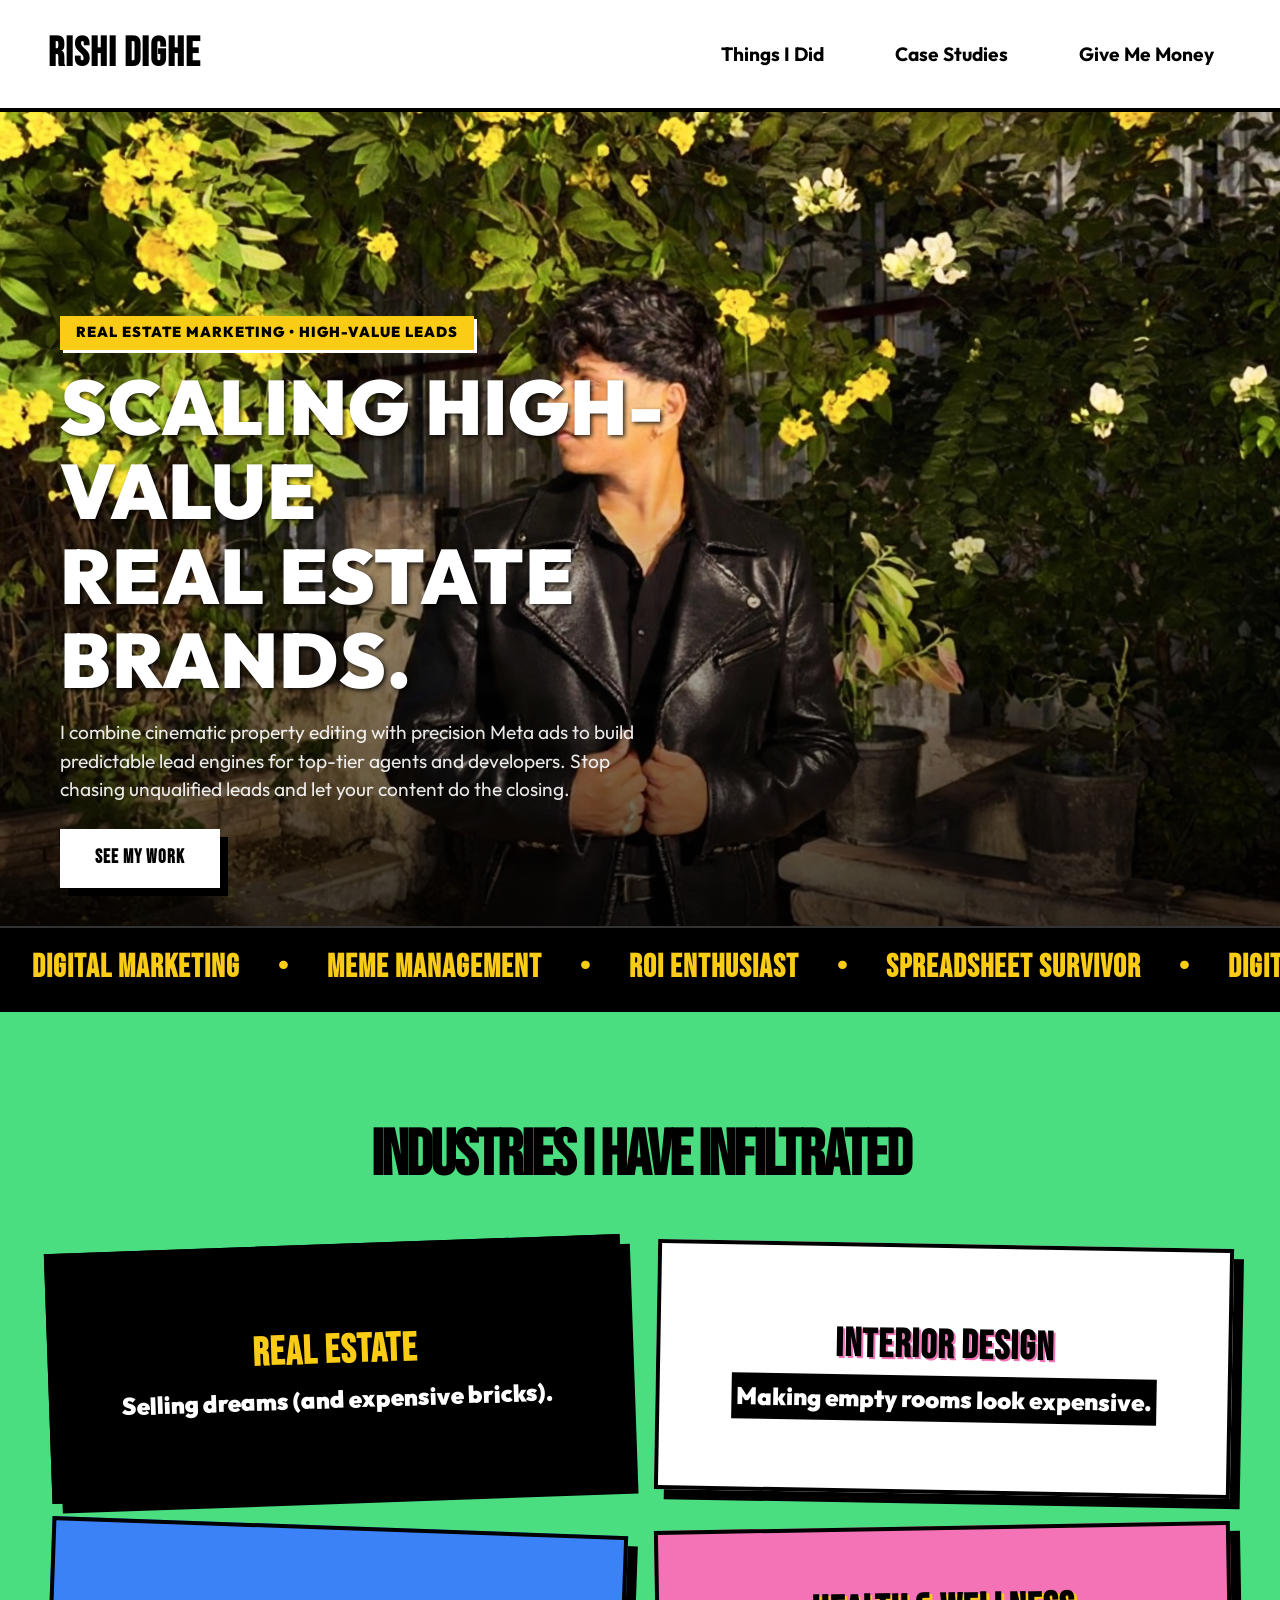
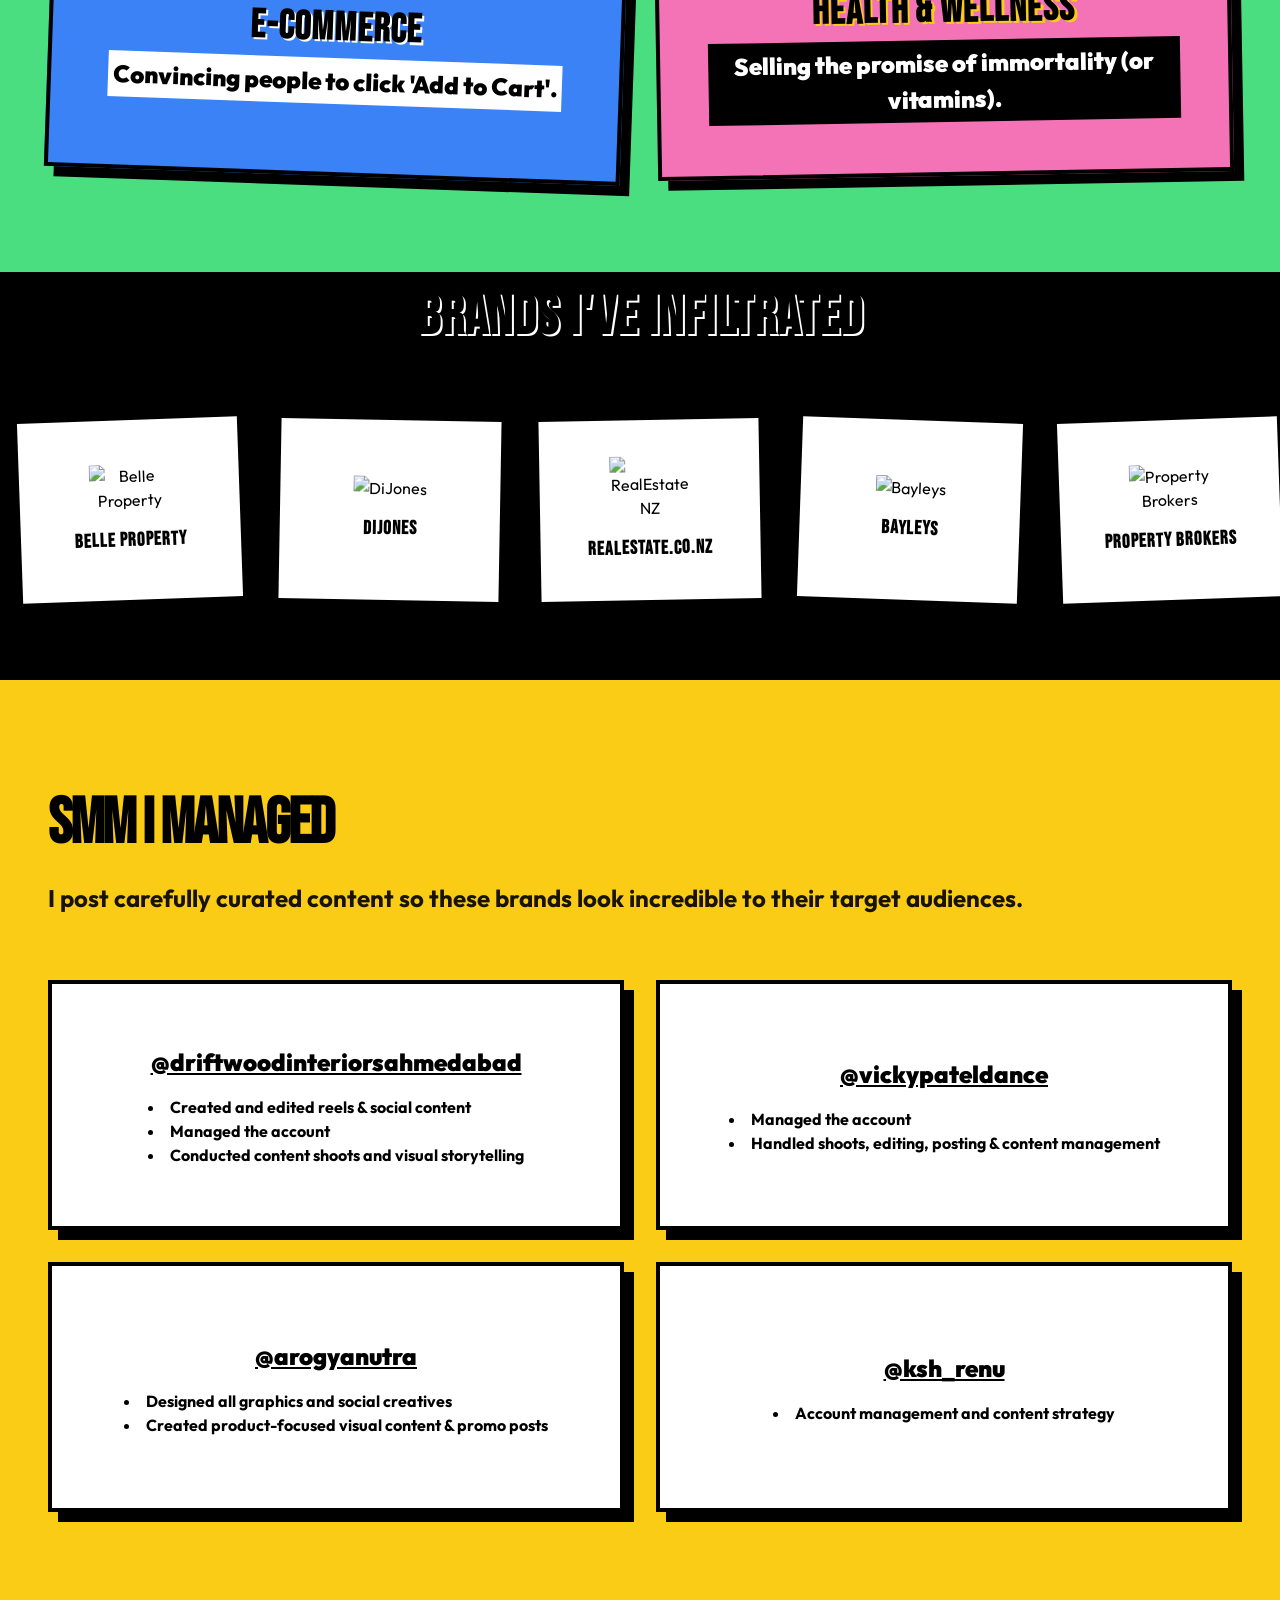
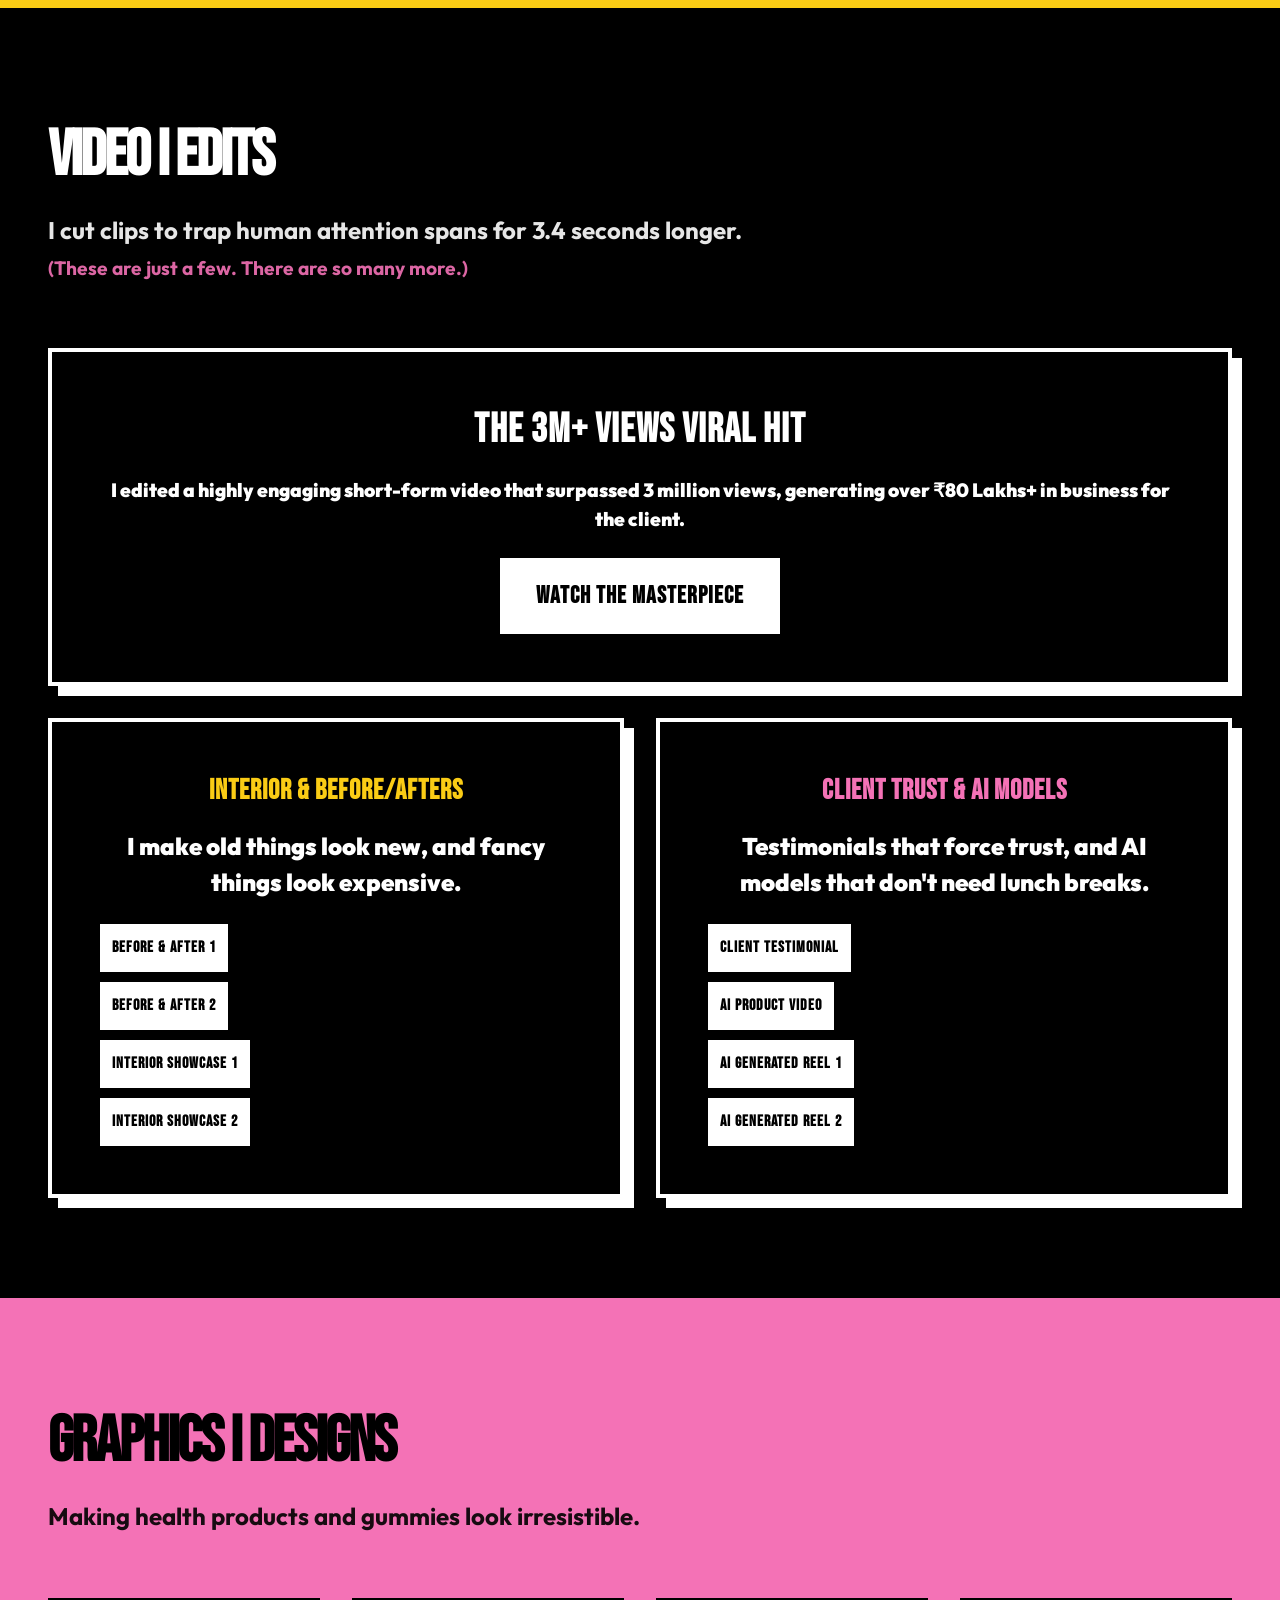
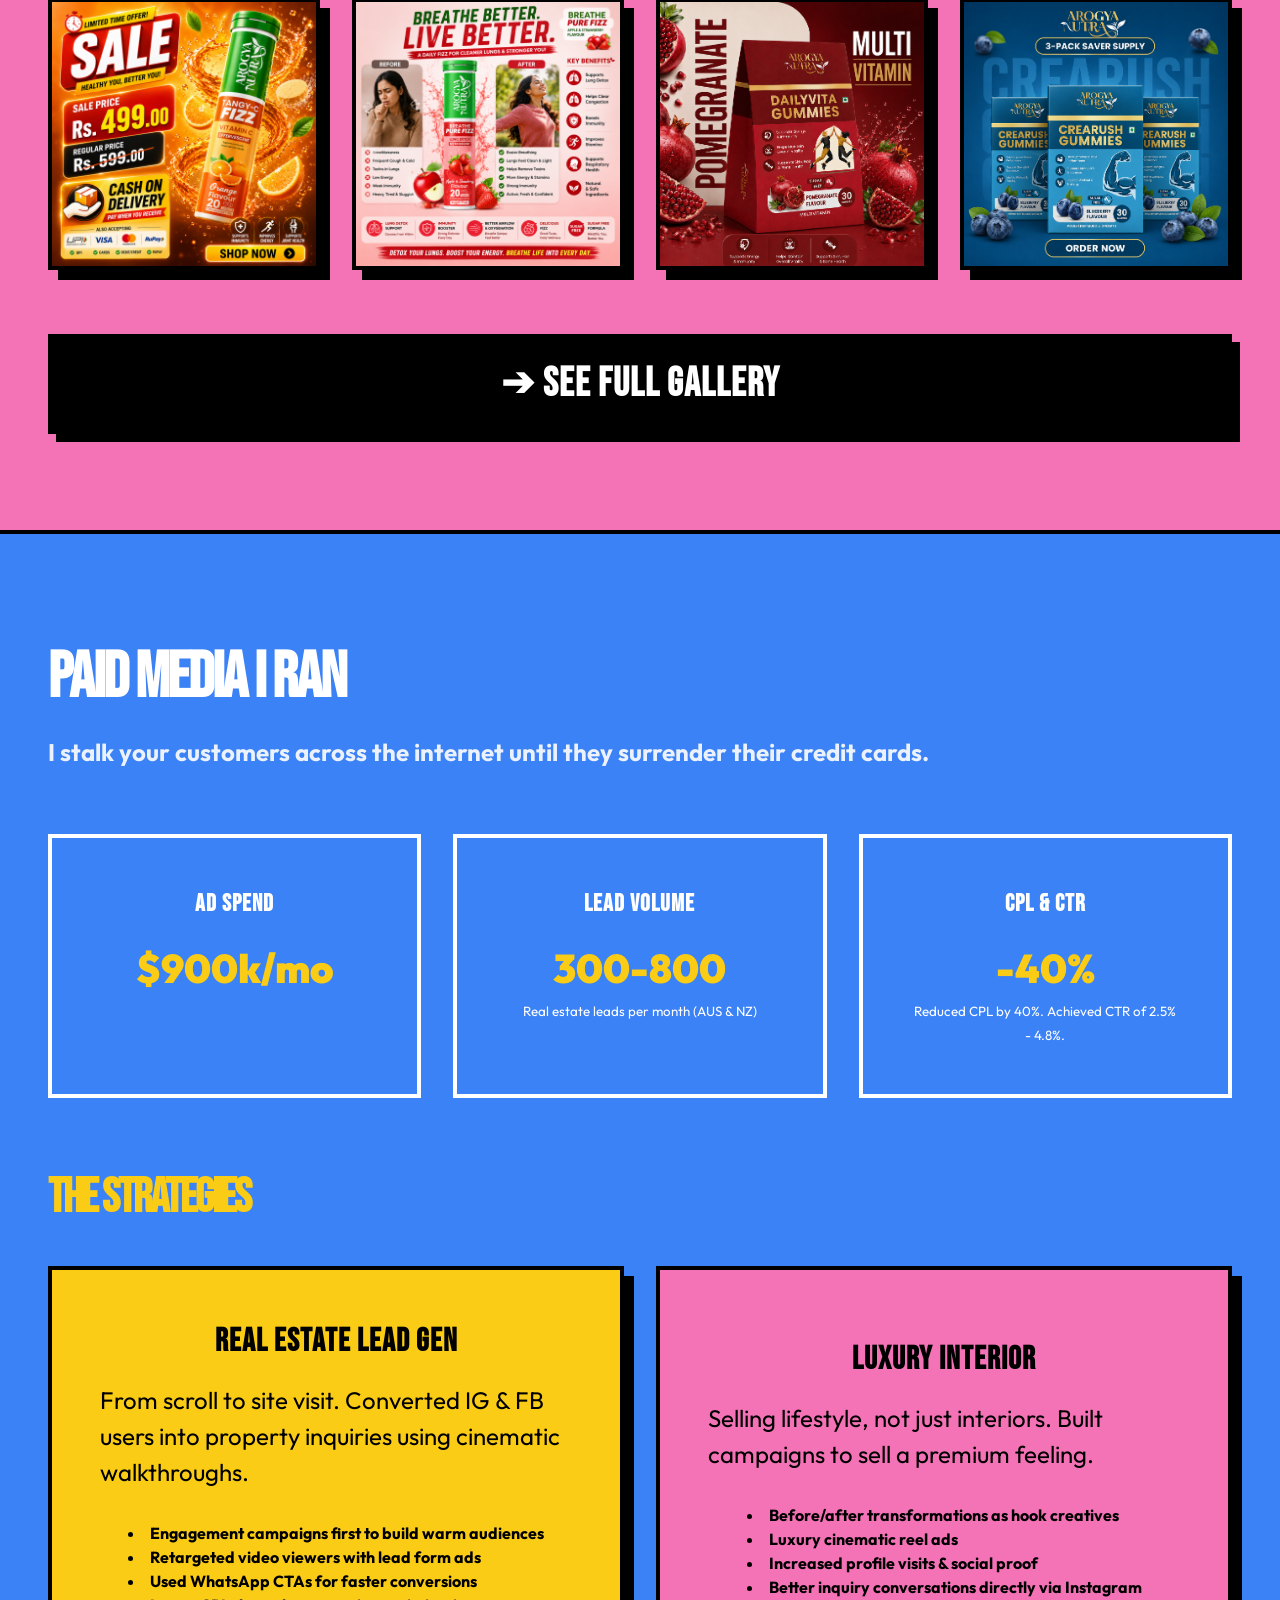
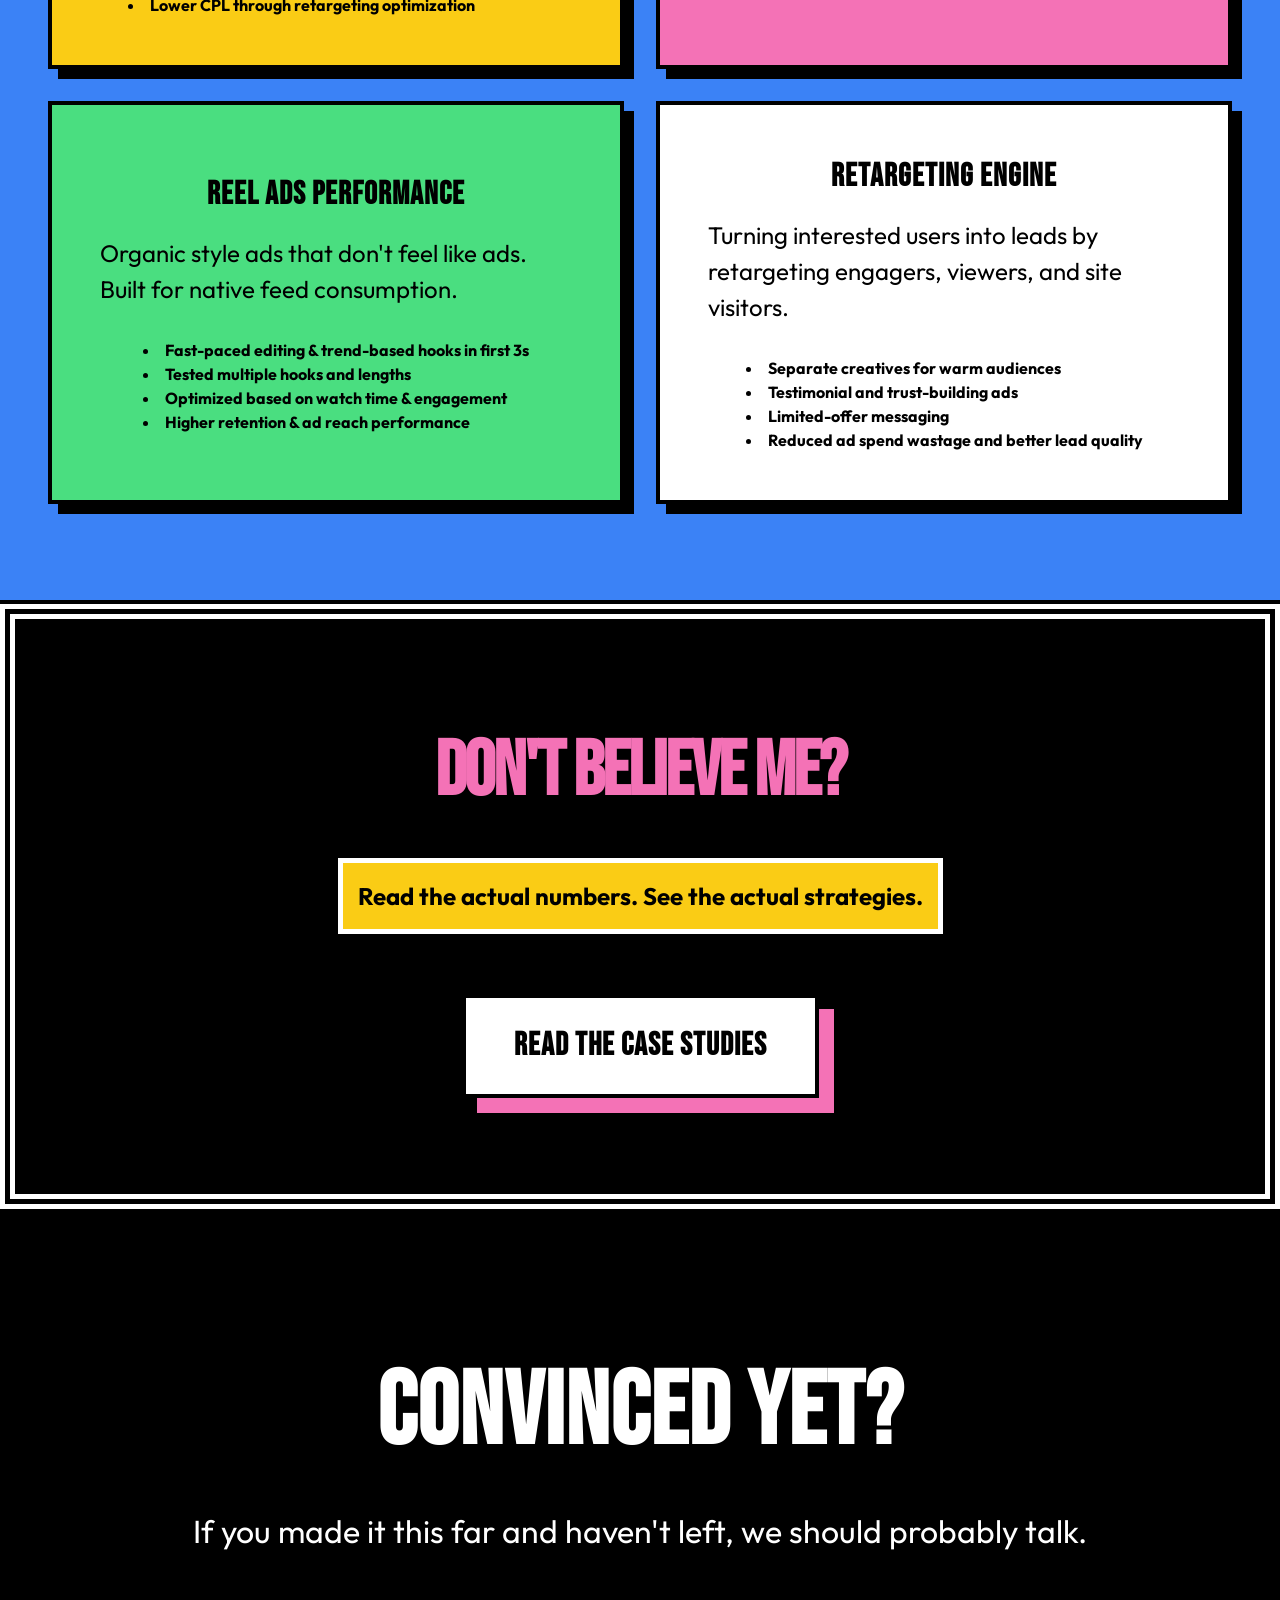
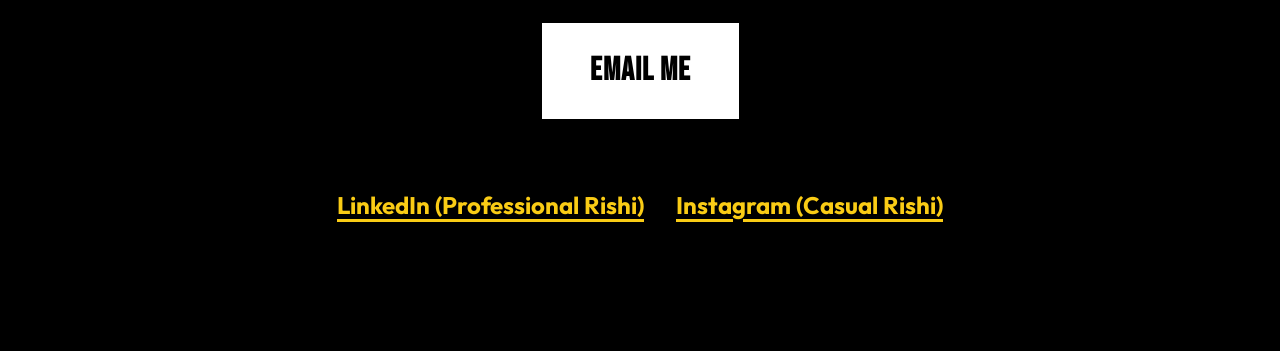
==== index.html @ 3d274af8 "Update hero copy for real estate niche" ====
<!DOCTYPE html>
<html lang="en">
<head>
    <meta charset="UTF-8">
    <meta name="viewport" content="width=device-width, initial-scale=1.0">
    <title>Rishi Dighe | Anti-Marketer</title>
    
    <!-- Bold Fonts -->
    <link rel="preconnect" href="https://fonts.googleapis.com">
    <link rel="preconnect" href="https://fonts.gstatic.com" crossorigin>
    <link href="https://fonts.googleapis.com/css2?family=Bebas+Neue&family=Outfit:wght@400;700;900&display=swap" rel="stylesheet">
    
    <link rel="stylesheet" href="colorful-style.css">
    <style>
        h1, h2, h3, .logo, .brutal-btn, .marquee-content {
            font-family: 'Bebas Neue', sans-serif !important;
            letter-spacing: 1px;
        }
    </style>
</head>
<body>
    
    <!-- Navigation (Sarcastic) -->
    <nav class="navbar">
        <div class="logo">Rishi dighe</div>
        <div class="nav-links">
            <a href="#work">Things I Did</a>
            <a href="case-studies.html">Case Studies</a>
            <a href="#contact">Give Me Money</a>
        </div>
    </nav>

    <!-- Brutalist Hero -->
    <header class="hero" style="background-image: url('./assets/images/rishi-profile.jpg'); background-size: cover; background-position: center; min-height: 100vh; display: flex; flex-direction: column; justify-content: flex-end; align-items: flex-start; position: relative; padding: 0;">
        <!-- Soft gradient at bottom to ensure text readability -->
        <div style="position: absolute; bottom: 0; left: 0; right: 0; height: 60%; background: linear-gradient(to top, rgba(0,0,0,0.9), transparent); z-index: 1;"></div>
        
        <div style="z-index: 2; text-align: left; max-width: 800px; padding: 40px; margin-bottom: 80px; margin-left: 20px;">
            <span style="display: inline-block; background: var(--yellow); color: black; font-size: 0.9rem; font-weight: 900; letter-spacing: 1px; text-transform: uppercase; padding: 6px 16px; margin-bottom: 15px; box-shadow: 3px 3px 0px white;">Real Estate Marketing • High-Value Leads</span>
            <h1 style="color: white; text-shadow: 2px 2px 4px rgba(0,0,0,0.8); font-size: clamp(3rem, 6vw, 5rem); margin-bottom: 15px; line-height: 1.1; font-family: 'Outfit', sans-serif !important; font-weight: 900;">SCALING HIGH-VALUE<br>REAL ESTATE BRANDS.</h1>
            <p style="font-size: 1.2rem; color: rgba(255,255,255,0.9); margin-bottom: 25px; line-height: 1.5; max-width: 600px;">I combine cinematic property editing with precision Meta ads to build predictable lead engines for top-tier agents and developers. Stop chasing unqualified leads and let your content do the closing.</p>
            <a href="#work" class="brutal-btn" style="background: white; color: black; border: none; font-size: 1.2rem; padding: 15px 35px; border-radius: 0;">SEE MY WORK</a>
        </div>
        
        <div class="marquee" style="position: absolute; bottom: 0; width: 100%; z-index: 2; border-top: 2px solid rgba(255,255,255,0.2);">
            <div class="marquee-content">
                <span>DIGITAL MARKETING</span> • <span>MEME MANAGEMENT</span> • <span>ROI ENTHUSIAST</span> • <span>SPREADSHEET SURVIVOR</span> • 
                <span>DIGITAL MARKETING</span> • <span>MEME MANAGEMENT</span> • <span>ROI ENTHUSIAST</span> • <span>SPREADSHEET SURVIVOR</span> •
            </div>
        </div>
    </header>

    <!-- Industries I've Worked With -->
        <section class="brutal-section bg-green">
            <div class="section-content">
                <h2 style="text-align: center; margin-bottom: 40px;">Industries I Have Infiltrated</h2>
                <div class="grid-2">
                    <div class="placeholder-box" style="background: var(--black); color: var(--white); transform: rotate(-2deg);">
                        <h3 style="color: var(--yellow); font-size: 2.5rem;">REAL ESTATE</h3>
                        <p>Selling dreams (and expensive bricks).</p>
                    </div>
                    <div class="placeholder-box" style="background: var(--white); color: var(--black); transform: rotate(1deg);">
                        <h3 style="color: var(--black); font-size: 2.5rem; text-shadow: 2px 2px 0px var(--pink);">INTERIOR DESIGN</h3>
                        <p style="background: var(--black); color: var(--white); padding: 5px;">Making empty rooms look expensive.</p>
                    </div>
                    <div class="placeholder-box" style="background: var(--blue); color: var(--black); transform: rotate(2deg);">
                        <h3 style="color: var(--black); font-size: 2.5rem; text-shadow: 2px 2px 0px var(--white);">E-COMMERCE</h3>
                        <p style="background: var(--white); color: var(--black); padding: 5px;">Convincing people to click 'Add to Cart'.</p>
                    </div>
                    <div class="placeholder-box" style="background: var(--pink); color: var(--black); transform: rotate(-1deg);">
                        <h3 style="color: var(--black); font-size: 2.5rem; text-shadow: 2px 2px 0px var(--yellow);">HEALTH & WELLNESS</h3>
                        <p style="background: var(--black); color: var(--white); padding: 5px;">Selling the promise of immortality (or vitamins).</p>
                    </div>
                </div>
            </div>
        </section>

        <!-- Brands I Have Hijacked -->
        <style>
            @keyframes infinite-scroll {
                0% { transform: translateX(0); }
                100% { transform: translateX(-50%); }
            }
            .scroll-track {
                display: flex;
                gap: 40px;
                padding: 20px;
                width: max-content;
                animation: infinite-scroll 15s linear infinite;
            }
            .scroll-track:hover {
                animation-play-state: paused;
            }
        </style>
        <section class="section" style="background: black; text-align: center; border-bottom: 15px solid var(--primary); padding-bottom: 60px; overflow: hidden;">
            <h2 style="font-size: 3.5rem; color: var(--tertiary); margin-bottom: 40px; text-shadow: 2px 2px 0px white; text-transform: uppercase;">BRANDS I'VE INFILTRATED</h2>
            <div class="scroll-track">

                    <div style="background: white; border: 5px solid var(--secondary); padding: 15px; box-shadow: 10px 10px 0px var(--primary); width: 220px; height: 180px; display: flex; flex-direction: column; align-items: center; justify-content: center; gap: 15px; transform: rotate(-2deg); flex-shrink: 0;">
                        <img src="https://icon.horse/icon/belleproperty.com" alt="Belle Property" style="max-width: 80px; max-height: 80px;">
                        <h3 style="font-size: 1.2rem; margin: 0; color: black; text-transform: uppercase;">Belle Property</h3>
                    </div>
                    <div style="background: white; border: 5px solid var(--primary); padding: 15px; box-shadow: 10px 10px 0px var(--tertiary); width: 220px; height: 180px; display: flex; flex-direction: column; align-items: center; justify-content: center; gap: 15px; transform: rotate(1deg); flex-shrink: 0;">
                        <img src="https://icon.horse/icon/dijones.com.au" alt="DiJones" style="max-width: 80px; max-height: 80px;">
                        <h3 style="font-size: 1.2rem; margin: 0; color: black; text-transform: uppercase;">DiJones</h3>
                    </div>
                    <div style="background: white; border: 5px solid var(--tertiary); padding: 15px; box-shadow: 10px 10px 0px var(--secondary); width: 220px; height: 180px; display: flex; flex-direction: column; align-items: center; justify-content: center; gap: 15px; transform: rotate(-1deg); flex-shrink: 0;">
                        <img src="https://icon.horse/icon/realestate.co.nz" alt="RealEstate NZ" style="max-width: 80px; max-height: 80px;">
                        <h3 style="font-size: 1.2rem; margin: 0; color: black; text-transform: uppercase;">RealEstate.co.nz</h3>
                    </div>
                    <div style="background: white; border: 5px solid var(--secondary); padding: 15px; box-shadow: 10px 10px 0px var(--primary); width: 220px; height: 180px; display: flex; flex-direction: column; align-items: center; justify-content: center; gap: 15px; transform: rotate(2deg); flex-shrink: 0;">
                        <img src="https://icon.horse/icon/bayleys.co.nz" alt="Bayleys" style="max-width: 80px; max-height: 80px;">
                        <h3 style="font-size: 1.2rem; margin: 0; color: black; text-transform: uppercase;">Bayleys</h3>
                    </div>
                    <div style="background: white; border: 5px solid var(--primary); padding: 15px; box-shadow: 10px 10px 0px var(--tertiary); width: 220px; height: 180px; display: flex; flex-direction: column; align-items: center; justify-content: center; gap: 15px; transform: rotate(-2deg); flex-shrink: 0;">
                        <img src="https://icon.horse/icon/propertybrokers.co.nz" alt="Property Brokers" style="max-width: 80px; max-height: 80px;">
                        <h3 style="font-size: 1.2rem; margin: 0; color: black; text-transform: uppercase; text-align: center;">Property Brokers</h3>
                    </div>
                    <div style="background: white; border: 5px solid var(--tertiary); padding: 15px; box-shadow: 10px 10px 0px var(--secondary); width: 220px; height: 180px; display: flex; flex-direction: column; align-items: center; justify-content: center; gap: 15px; transform: rotate(1deg); flex-shrink: 0;">
                        <img src="https://icon.horse/icon/raywhite.com" alt="Ray White" style="max-width: 80px; max-height: 80px;">
                        <h3 style="font-size: 1.2rem; margin: 0; color: black; text-transform: uppercase;">Ray White</h3>
                    </div>

                    <div style="background: white; border: 5px solid var(--secondary); padding: 15px; box-shadow: 10px 10px 0px var(--primary); width: 220px; height: 180px; display: flex; flex-direction: column; align-items: center; justify-content: center; gap: 15px; transform: rotate(-2deg); flex-shrink: 0;">
                        <img src="https://icon.horse/icon/belleproperty.com" alt="Belle Property" style="max-width: 80px; max-height: 80px;">
                        <h3 style="font-size: 1.2rem; margin: 0; color: black; text-transform: uppercase;">Belle Property</h3>
                    </div>
                    <div style="background: white; border: 5px solid var(--primary); padding: 15px; box-shadow: 10px 10px 0px var(--tertiary); width: 220px; height: 180px; display: flex; flex-direction: column; align-items: center; justify-content: center; gap: 15px; transform: rotate(1deg); flex-shrink: 0;">
                        <img src="https://icon.horse/icon/dijones.com.au" alt="DiJones" style="max-width: 80px; max-height: 80px;">
                        <h3 style="font-size: 1.2rem; margin: 0; color: black; text-transform: uppercase;">DiJones</h3>
                    </div>
                    <div style="background: white; border: 5px solid var(--tertiary); padding: 15px; box-shadow: 10px 10px 0px var(--secondary); width: 220px; height: 180px; display: flex; flex-direction: column; align-items: center; justify-content: center; gap: 15px; transform: rotate(-1deg); flex-shrink: 0;">
                        <img src="https://icon.horse/icon/realestate.co.nz" alt="RealEstate NZ" style="max-width: 80px; max-height: 80px;">
                        <h3 style="font-size: 1.2rem; margin: 0; color: black; text-transform: uppercase;">RealEstate.co.nz</h3>
                    </div>
                    <div style="background: white; border: 5px solid var(--secondary); padding: 15px; box-shadow: 10px 10px 0px var(--primary); width: 220px; height: 180px; display: flex; flex-direction: column; align-items: center; justify-content: center; gap: 15px; transform: rotate(2deg); flex-shrink: 0;">
                        <img src="https://icon.horse/icon/bayleys.co.nz" alt="Bayleys" style="max-width: 80px; max-height: 80px;">
                        <h3 style="font-size: 1.2rem; margin: 0; color: black; text-transform: uppercase;">Bayleys</h3>
                    </div>
                    <div style="background: white; border: 5px solid var(--primary); padding: 15px; box-shadow: 10px 10px 0px var(--tertiary); width: 220px; height: 180px; display: flex; flex-direction: column; align-items: center; justify-content: center; gap: 15px; transform: rotate(-2deg); flex-shrink: 0;">
                        <img src="https://icon.horse/icon/propertybrokers.co.nz" alt="Property Brokers" style="max-width: 80px; max-height: 80px;">
                        <h3 style="font-size: 1.2rem; margin: 0; color: black; text-transform: uppercase; text-align: center;">Property Brokers</h3>
                    </div>
                    <div style="background: white; border: 5px solid var(--tertiary); padding: 15px; box-shadow: 10px 10px 0px var(--secondary); width: 220px; height: 180px; display: flex; flex-direction: column; align-items: center; justify-content: center; gap: 15px; transform: rotate(1deg); flex-shrink: 0;">
                        <img src="https://icon.horse/icon/raywhite.com" alt="Ray White" style="max-width: 80px; max-height: 80px;">
                        <h3 style="font-size: 1.2rem; margin: 0; color: black; text-transform: uppercase;">Ray White</h3>
                    </div>
            </div>
        </section>


    <!-- The Requested Sections -->
    <main id="work">
        
        <section class="brutal-section bg-yellow">
            <div class="section-content">
                <h2>SMM I managed</h2>
                <p class="sarcastic-sub">I post carefully curated content so these brands look incredible to their target audiences.</p>
                <div class="grid-2">
                    <div class="placeholder-box">
                        <a href="https://www.instagram.com/driftwoodinteriorsahmedabad/" target="_blank" style="color: black;">@driftwoodinteriorsahmedabad</a>
                        <ul class="smm-list">
                            <li>Created and edited reels & social content</li>
                            <li>Managed the account</li>
                            <li>Conducted content shoots and visual storytelling</li>
                        </ul>
                    </div>
                    <div class="placeholder-box">
                        <a href="https://www.instagram.com/vickypateldance/" target="_blank" style="color: black;">@vickypateldance</a>
                        <ul class="smm-list">
                            <li>Managed the account</li>
                            <li>Handled shoots, editing, posting & content management</li>
                        </ul>
                    </div>
                    <div class="placeholder-box">
                        <a href="https://www.instagram.com/arogyanutra/" target="_blank" style="color: black;">@arogyanutra</a>
                        <ul class="smm-list">
                            <li>Designed all graphics and social creatives</li>
                            <li>Created product-focused visual content & promo posts</li>
                        </ul>
                    </div>
                    <div class="placeholder-box">
                        <a href="https://www.instagram.com/ksh_renu/" target="_blank" style="color: black;">@ksh_renu</a>
                        <ul class="smm-list">
                            <li>Account management and content strategy</li>
                        </ul>
                    </div>
                </div>
            </div>
        </section>

        <section class="brutal-section bg-black text-white">
            <div class="section-content">
                <h2>Video I edits</h2>
                <p class="sarcastic-sub">I cut clips to trap human attention spans for 3.4 seconds longer. <br><span style="color: var(--pink); font-size: 1.2rem;">(These are just a few. There are so many more.)</span></p>
                
                <div class="grid-1" style="margin-bottom: 2rem;">
                    <div class="placeholder-box outline-white">
                        <h3 style="color: var(--primary); font-size: 2.5rem; margin-bottom: 1rem;">The 3M+ Views Viral Hit</h3>
                        <p style="font-size: 1.2rem; margin-bottom: 1.5rem;">I edited a highly engaging short-form video that surpassed 3 million views, generating over ₹80 Lakhs+ in business for the client.</p>
                        <a href="https://www.instagram.com/reel/DI_SQhjPNoF/" target="_blank" class="brutal-btn" style="border-color: white;">WATCH THE MASTERPIECE</a>
                    </div>
                </div>

                <div class="grid-2">
                    <div class="placeholder-box outline-white">
                        <h3 style="color: var(--yellow); margin-bottom: 1rem;">Interior & Before/Afters</h3>
                        <p style="margin-bottom: 1.5rem;">I make old things look new, and fancy things look expensive.</p>
                        <div style="display: flex; flex-direction: column; gap: 10px; width: 100%;">
                            <a href="https://www.instagram.com/reel/DAif5VtPa8K/" target="_blank" class="brutal-btn" style="border-color: white; font-size: 1rem; padding: 0.5rem;">Before & After 1</a>
                            <a href="https://www.instagram.com/reel/DAN3zX9vkEC/" target="_blank" class="brutal-btn" style="border-color: white; font-size: 1rem; padding: 0.5rem;">Before & After 2</a>
                            <a href="https://www.instagram.com/reel/DS2JqSkCZeJ/" target="_blank" class="brutal-btn" style="border-color: white; font-size: 1rem; padding: 0.5rem;">Interior Showcase 1</a>
                            <a href="https://www.instagram.com/reel/C7o8VnCv9E4/" target="_blank" class="brutal-btn" style="border-color: white; font-size: 1rem; padding: 0.5rem;">Interior Showcase 2</a>
                        </div>
                    </div>
                    <div class="placeholder-box outline-white">
                        <h3 style="color: var(--pink); margin-bottom: 1rem;">Client Trust & AI Models</h3>
                        <p style="margin-bottom: 1.5rem;">Testimonials that force trust, and AI models that don't need lunch breaks.</p>
                        <div style="display: flex; flex-direction: column; gap: 10px; width: 100%;">
                            <a href="https://www.instagram.com/reel/DDUGJtfydBO/" target="_blank" class="brutal-btn" style="border-color: white; font-size: 1rem; padding: 0.5rem;">Client Testimonial</a>
                            <a href="https://www.instagram.com/reel/DXEt9QOCXKu/" target="_blank" class="brutal-btn" style="border-color: white; font-size: 1rem; padding: 0.5rem;">AI Product Video</a>
                            <a href="https://www.instagram.com/reel/DWGuou4AKpS/" target="_blank" class="brutal-btn" style="border-color: white; font-size: 1rem; padding: 0.5rem;">AI Generated Reel 1</a>
                            <a href="https://www.instagram.com/reel/DYl3J4vsrN0/" target="_blank" class="brutal-btn" style="border-color: white; font-size: 1rem; padding: 0.5rem;">AI Generated Reel 2</a>
                        </div>
                    </div>
                </div>
            </div>
        </section>

        <section class="brutal-section bg-pink">
            <div class="section-content">
                <h2>Graphics I designs</h2>
                <p class="sarcastic-sub">Making health products and gummies look irresistible.</p>
                <div class="graphics-gallery">
                    <img src="assets/effervescent/sale graphics/tangy-c fizz sale.png" alt="Tangy C Fizz Sale" class="gallery-img">
                    <img src="assets/effervescent/before and after graphics/breathe pure fizz B:A.png" alt="Breathe Pure Before After" class="gallery-img">
                    <img src="assets/gummies/flavour fraphics/dailyvita gummies.png" alt="DailyVita Gummies" class="gallery-img">
                    <img src="assets/gummies/combo offer graphics/crearush gummies 4.png" alt="CreaRush Combo" class="gallery-img">
                    
                    <a href="gallery.html" class="brutal-btn" style="grid-column: 1 / -1; width: 100%; text-align: center; margin-top: 2rem; font-size: 2.5rem; background: var(--black); color: var(--white);">➔ SEE FULL GALLERY</a>
                </div>
            </div>
        </section>

        <section class="brutal-section bg-blue text-white">
            <div class="section-content">
                <h2>Paid media I ran</h2>
                <p class="sarcastic-sub">I stalk your customers across the internet until they surrender their credit cards.</p>
                <div class="stat-grid" style="margin-bottom: 4rem;">
                    <div class="stat-card">
                        <h3 style="font-size: 1.5rem;">Ad Spend</h3>
                        <p style="font-size: 2.5rem;">$900k/mo</p>
                    </div>
                    <div class="stat-card">
                        <h3 style="font-size: 1.5rem;">Lead Volume</h3>
                        <p style="font-size: 2.5rem;">300-800</p>
                        <small>Real estate leads per month (AUS & NZ)</small>
                    </div>
                    <div class="stat-card">
                        <h3 style="font-size: 1.5rem;">CPL & CTR</h3>
                        <p style="font-size: 2.5rem;">-40%</p>
                        <small>Reduced CPL by 40%. Achieved CTR of 2.5% - 4.8%.</small>
                    </div>
                </div>

                <!-- Deep Dive Strategies -->
                <h2 style="font-size: 3rem; margin-bottom: 2rem; color: var(--yellow);">THE STRATEGIES</h2>
                
                <div class="grid-2">
                    <div class="placeholder-box" style="background: var(--yellow); color: black;">
                        <h3 style="font-size: 2rem; margin-bottom: 1rem; text-transform: uppercase;">Real Estate Lead Gen</h3>
                        <p style="font-weight: normal; margin-bottom: 1rem; text-align: left;">From scroll to site visit. Converted IG & FB users into property inquiries using cinematic walkthroughs.</p>
                        <ul class="smm-list">
                            <li>Engagement campaigns first to build warm audiences</li>
                            <li>Retargeted video viewers with lead form ads</li>
                            <li>Used WhatsApp CTAs for faster conversions</li>
                            <li>Lower CPL through retargeting optimization</li>
                        </ul>
                    </div>

                    <div class="placeholder-box" style="background: var(--pink); color: black;">
                        <h3 style="font-size: 2rem; margin-bottom: 1rem; text-transform: uppercase;">Luxury Interior</h3>
                        <p style="font-weight: normal; margin-bottom: 1rem; text-align: left;">Selling lifestyle, not just interiors. Built campaigns to sell a premium feeling.</p>
                        <ul class="smm-list">
                            <li>Before/after transformations as hook creatives</li>
                            <li>Luxury cinematic reel ads</li>
                            <li>Increased profile visits & social proof</li>
                            <li>Better inquiry conversations directly via Instagram</li>
                        </ul>
                    </div>

                    <div class="placeholder-box" style="background: var(--green); color: black;">
                        <h3 style="font-size: 2rem; margin-bottom: 1rem; text-transform: uppercase;">Reel Ads Performance</h3>
                        <p style="font-weight: normal; margin-bottom: 1rem; text-align: left;">Organic style ads that don't feel like ads. Built for native feed consumption.</p>
                        <ul class="smm-list">
                            <li>Fast-paced editing & trend-based hooks in first 3s</li>
                            <li>Tested multiple hooks and lengths</li>
                            <li>Optimized based on watch time & engagement</li>
                            <li>Higher retention & ad reach performance</li>
                        </ul>
                    </div>

                    <div class="placeholder-box" style="background: var(--white); color: black;">
                        <h3 style="font-size: 2rem; margin-bottom: 1rem; text-transform: uppercase;">Retargeting Engine</h3>
                        <p style="font-weight: normal; margin-bottom: 1rem; text-align: left;">Turning interested users into leads by retargeting engagers, viewers, and site visitors.</p>
                        <ul class="smm-list">
                            <li>Separate creatives for warm audiences</li>
                            <li>Testimonial and trust-building ads</li>
                            <li>Limited-offer messaging</li>
                            <li>Reduced ad spend wastage and better lead quality</li>
                        </ul>
                    </div>
                </div>
            </div>
        </section>

        

        <!-- Case Studies Link Section -->
        <section class="brutal-section bg-black text-white" style="border: 15px double white; text-align: center;">
            <div class="section-content">
                <h2 style="color: var(--pink); font-size: clamp(3rem, 6vw, 6rem);">DON'T BELIEVE ME?</h2>
                <p style="background: var(--yellow); color: black; padding: 15px; border: 5px solid white; display: inline-block; font-size: 1.5rem; margin: 20px 0; font-weight: bold;">Read the actual numbers. See the actual strategies.</p>
                <div style="margin-top: 40px;">
                    <a href="case-studies.html" class="brutal-btn large" style="background: white; color: black; box-shadow: 15px 15px 0px var(--pink);">READ THE CASE STUDIES</a>
                </div>
            </div>
        </section>

        

    </main>

    <!-- Footer -->
    <footer id="contact" class="brutal-footer">
        <h2>CONVINCED YET?</h2>
        <p>If you made it this far and haven't left, we should probably talk.</p>
        <a href="mailto:rishidighe90@gmail.com" class="brutal-btn large">EMAIL ME</a>
        <div class="footer-links">
            <a href="https://linkedin.com/in/rishidighe" target="_blank">LinkedIn (Professional Rishi)</a>
            <a href="https://instagram.com/rishidighe" target="_blank">Instagram (Casual Rishi)</a>
        </div>
    </footer>

    <script src="main.js"></script>
</body>
</html>
---- colorful-style.css ----
/* BRUTALIST STYLE - SARCASTIC PORTFOLIO */
:root {
    --black: #000000;
    --white: #ffffff;
    --yellow: #facc15;
    --pink: #f472b6;
    --blue: #3b82f6;
    --green: #4ade80;
    --border-width: 4px;
}

* {
    margin: 0;
    padding: 0;
    box-sizing: border-box;
}

html {
    scroll-behavior: smooth;
}

body {
    font-family: 'Outfit', sans-serif;
    background-color: var(--white);
    color: var(--black);
    line-height: 1.5;
    overflow-x: hidden;
    cursor: crosshair; /* Adds to the quirky vibe */
}

h1, h2, h3, .logo, .brutal-btn, .marquee-content {
    font-family: 'Syne', sans-serif;
}

/* Utilities */
.bg-yellow { background-color: var(--yellow); }
.bg-black { background-color: var(--black); color: var(--white); }
.bg-pink { background-color: var(--pink); }
.bg-blue { background-color: var(--blue); }
.bg-green { background-color: var(--green); }
.bg-white { background-color: var(--white); }

.text-white { color: var(--white); }

.grid-1 { display: grid; grid-template-columns: 1fr; gap: 2rem; }
.grid-2 { display: grid; grid-template-columns: 1fr 1fr; gap: 2rem; }
.grid-3 { display: grid; grid-template-columns: 1fr 1fr 1fr; gap: 2rem; }

@media (max-width: 768px) {
    .grid-2, .grid-3 { grid-template-columns: 1fr; }
}

/* Navigation */
.navbar {
    display: flex;
    justify-content: space-between;
    align-items: center;
    padding: 1.5rem 3rem;
    border-bottom: var(--border-width) solid var(--black);
    background-color: var(--white);
    position: sticky;
    top: 0;
    z-index: 100;
}

.logo {
    font-size: 2.5rem;
    font-weight: 900;
    letter-spacing: -2px;
}

.nav-links a {
    font-size: 1.2rem;
    font-weight: 700;
    color: var(--black);
    text-decoration: none;
    margin-left: 2rem;
    border: 2px solid transparent;
    padding: 0.5rem 1rem;
    transition: all 0.2s;
}

.nav-links a:hover {
    background-color: var(--yellow);
    border-color: var(--black);
    box-shadow: 4px 4px 0px var(--black);
}

/* Hero Section */
.hero {
    border-bottom: var(--border-width) solid var(--black);
    position: relative;
    overflow: hidden;
}

.hero-grid {
    display: grid;
    grid-template-columns: 1fr 1fr;
}

@media (max-width: 900px) {
    .hero-grid { grid-template-columns: 1fr; }
}

.hero-text {
    padding: 5rem 3rem;
    border-right: var(--border-width) solid var(--black);
    display: flex;
    flex-direction: column;
    justify-content: center;
}

@media (max-width: 900px) {
    .hero-text { border-right: none; border-bottom: var(--border-width) solid var(--black); }
}

.hero-text h1 {
    font-size: clamp(3rem, 6vw, 6rem);
    font-weight: 900;
    line-height: 0.9;
    text-transform: uppercase;
    margin-bottom: 2rem;
}

.hero-text p {
    font-size: 1.5rem;
    margin-bottom: 3rem;
    font-weight: 700;
}

.hero-image {
    padding: 3rem;
    background-color: var(--yellow);
    display: flex;
    flex-direction: column;
    align-items: center;
    justify-content: center;
}

.hero-image img {
    width: 100%;
    max-width: 400px;
    aspect-ratio: 9/16;
    object-fit: cover;
    border: var(--border-width) solid var(--black);
    box-shadow: 15px 15px 0px var(--black);
    margin-bottom: 2rem;
    transition: transform 0.2s;
}

.hero-image img:hover {
    transform: translate(-5px, -5px);
    box-shadow: 20px 20px 0px var(--black);
}

.image-caption {
    font-weight: 700;
    background: var(--white);
    padding: 0.5rem 1rem;
    border: 2px solid var(--black);
    transform: rotate(-2deg);
}

/* Brutalist Button */
.brutal-btn {
    display: inline-block;
    padding: 1rem 2rem;
    font-size: 1.5rem;
    font-weight: 900;
    text-transform: uppercase;
    text-decoration: none;
    color: var(--black);
    background-color: var(--white);
    border: var(--border-width) solid var(--black);
    box-shadow: 8px 8px 0px var(--black);
    transition: all 0.1s;
    width: max-content;
}

.brutal-btn:active {
    transform: translate(4px, 4px);
    box-shadow: 4px 4px 0px var(--black);
}

.brutal-btn.large {
    font-size: 2rem;
    padding: 1.5rem 3rem;
}

/* Marquee */
.marquee {
    border-top: var(--border-width) solid var(--black);
    background-color: var(--black);
    color: var(--yellow);
    padding: 1rem 0;
    overflow: hidden;
    white-space: nowrap;
}

.marquee-content {
    display: inline-block;
    font-size: 2rem;
    font-weight: 900;
    animation: marqueeScroll 15s linear infinite;
}

.marquee-content span {
    margin: 0 2rem;
}

@keyframes marqueeScroll {
    0% { transform: translateX(0); }
    100% { transform: translateX(-50%); }
}

/* Brutalist Sections */
.brutal-section {
    border-bottom: var(--border-width) solid var(--black);
    padding: 6rem 3rem;
}

.section-content {
    max-width: 1400px;
    margin: 0 auto;
}

.brutal-section h2 {
    font-size: clamp(3rem, 5vw, 5rem);
    font-weight: 900;
    text-transform: uppercase;
    margin-bottom: 0.5rem;
    letter-spacing: -2px;
}

.sarcastic-sub {
    font-size: 1.5rem;
    font-weight: 700;
    margin-bottom: 4rem;
    opacity: 0.9;
}

.placeholder-box {
    background-color: transparent;
    border: var(--border-width) solid var(--black);
    padding: 3rem;
    min-height: 250px;
    display: flex;
    flex-direction: column;
    justify-content: center;
    align-items: center;
    text-align: center;
    font-weight: 900;
    font-size: 1.5rem;
    box-shadow: 10px 10px 0px var(--black);
    transition: transform 0.2s;
    background-color: var(--white);
    color: var(--black);
}

.placeholder-box:hover {
    transform: translate(-5px, -5px);
    box-shadow: 15px 15px 0px var(--black);
}

.smm-list {
    list-style-position: inside;
    text-align: left;
    font-size: 1rem;
    font-weight: 700;
    margin-top: 15px;
}

.graphics-gallery {
    display: grid;
    grid-template-columns: repeat(auto-fit, minmax(250px, 1fr));
    gap: 2rem;
}

.gallery-img {
    width: 100%;
    height: auto;
    border: var(--border-width) solid var(--black);
    box-shadow: 10px 10px 0px var(--black);
    transition: transform 0.2s;
    background-color: var(--white);
    object-fit: cover;
}

.gallery-img:hover {
    transform: translate(-5px, -5px);
    box-shadow: 15px 15px 0px var(--black);
}

.outline-white {
    border-color: var(--white);
    background-color: var(--black);
    color: var(--white);
    box-shadow: 10px 10px 0px var(--white);
}

.outline-white:hover {
    box-shadow: 15px 15px 0px var(--white);
}

/* Stat Grid */
.stat-grid {
    display: grid;
    grid-template-columns: repeat(3, 1fr);
    gap: 2rem;
}

@media (max-width: 768px) {
    .stat-grid { grid-template-columns: 1fr; }
}

.stat-card {
    border: var(--border-width) solid var(--white);
    padding: 3rem;
    text-align: center;
}

.stat-card h3 {
    font-size: 2rem;
    margin-bottom: 1rem;
    text-transform: uppercase;
}

.stat-card p {
    font-size: 3rem;
    font-weight: 900;
    color: var(--yellow);
}

/* Footer */
.brutal-footer {
    padding: 8rem 3rem;
    text-align: center;
    background-color: var(--black);
    color: var(--white);
    display: flex;
    flex-direction: column;
    align-items: center;
}

.brutal-footer h2 {
    font-size: clamp(4rem, 8vw, 8rem);
    font-weight: 900;
    margin-bottom: 1rem;
}

.brutal-footer p {
    font-size: 2rem;
    margin-bottom: 4rem;
}

.footer-links {
    margin-top: 4rem;
    display: flex;
    gap: 2rem;
}

.footer-links a {
    color: var(--yellow);
    font-size: 1.5rem;
    font-weight: 700;
    text-decoration: underline;
    text-decoration-thickness: 3px;
    text-underline-offset: 5px;
}

.footer-links a:hover {
    color: var(--white);
}
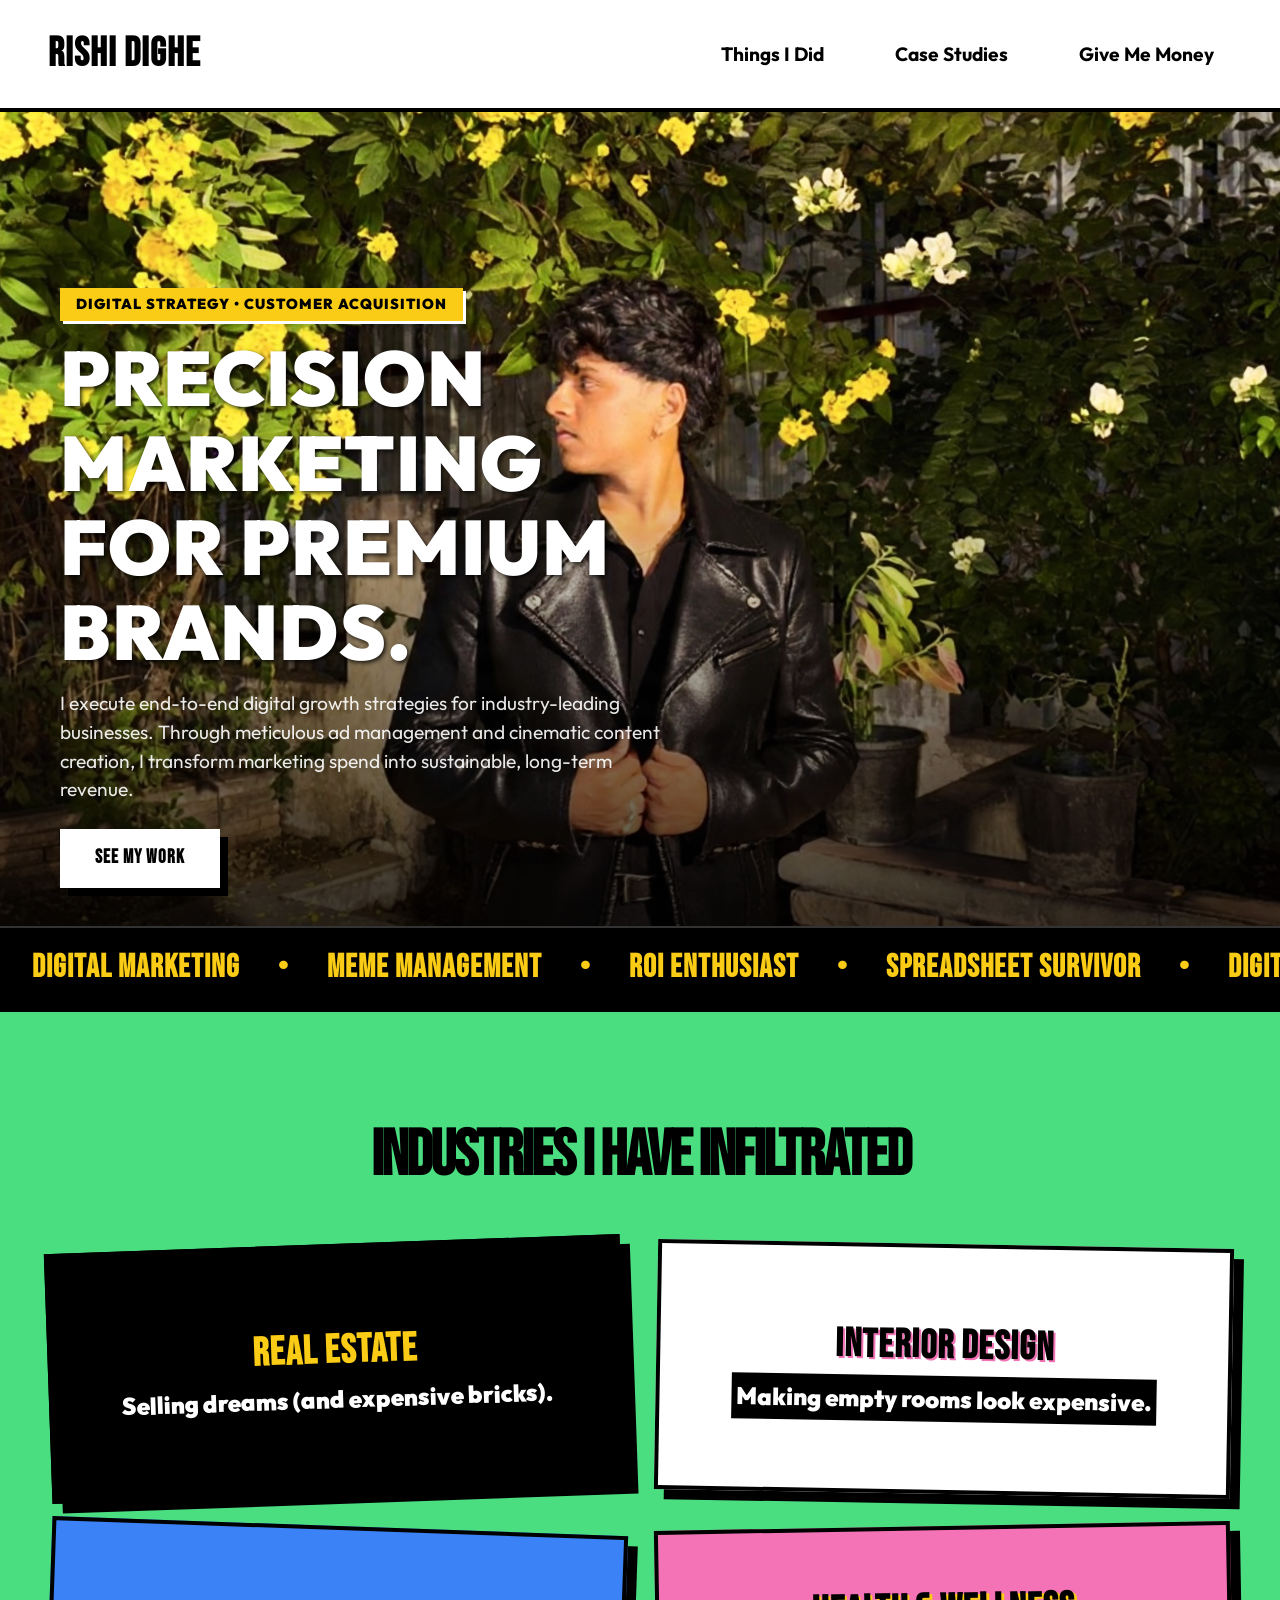
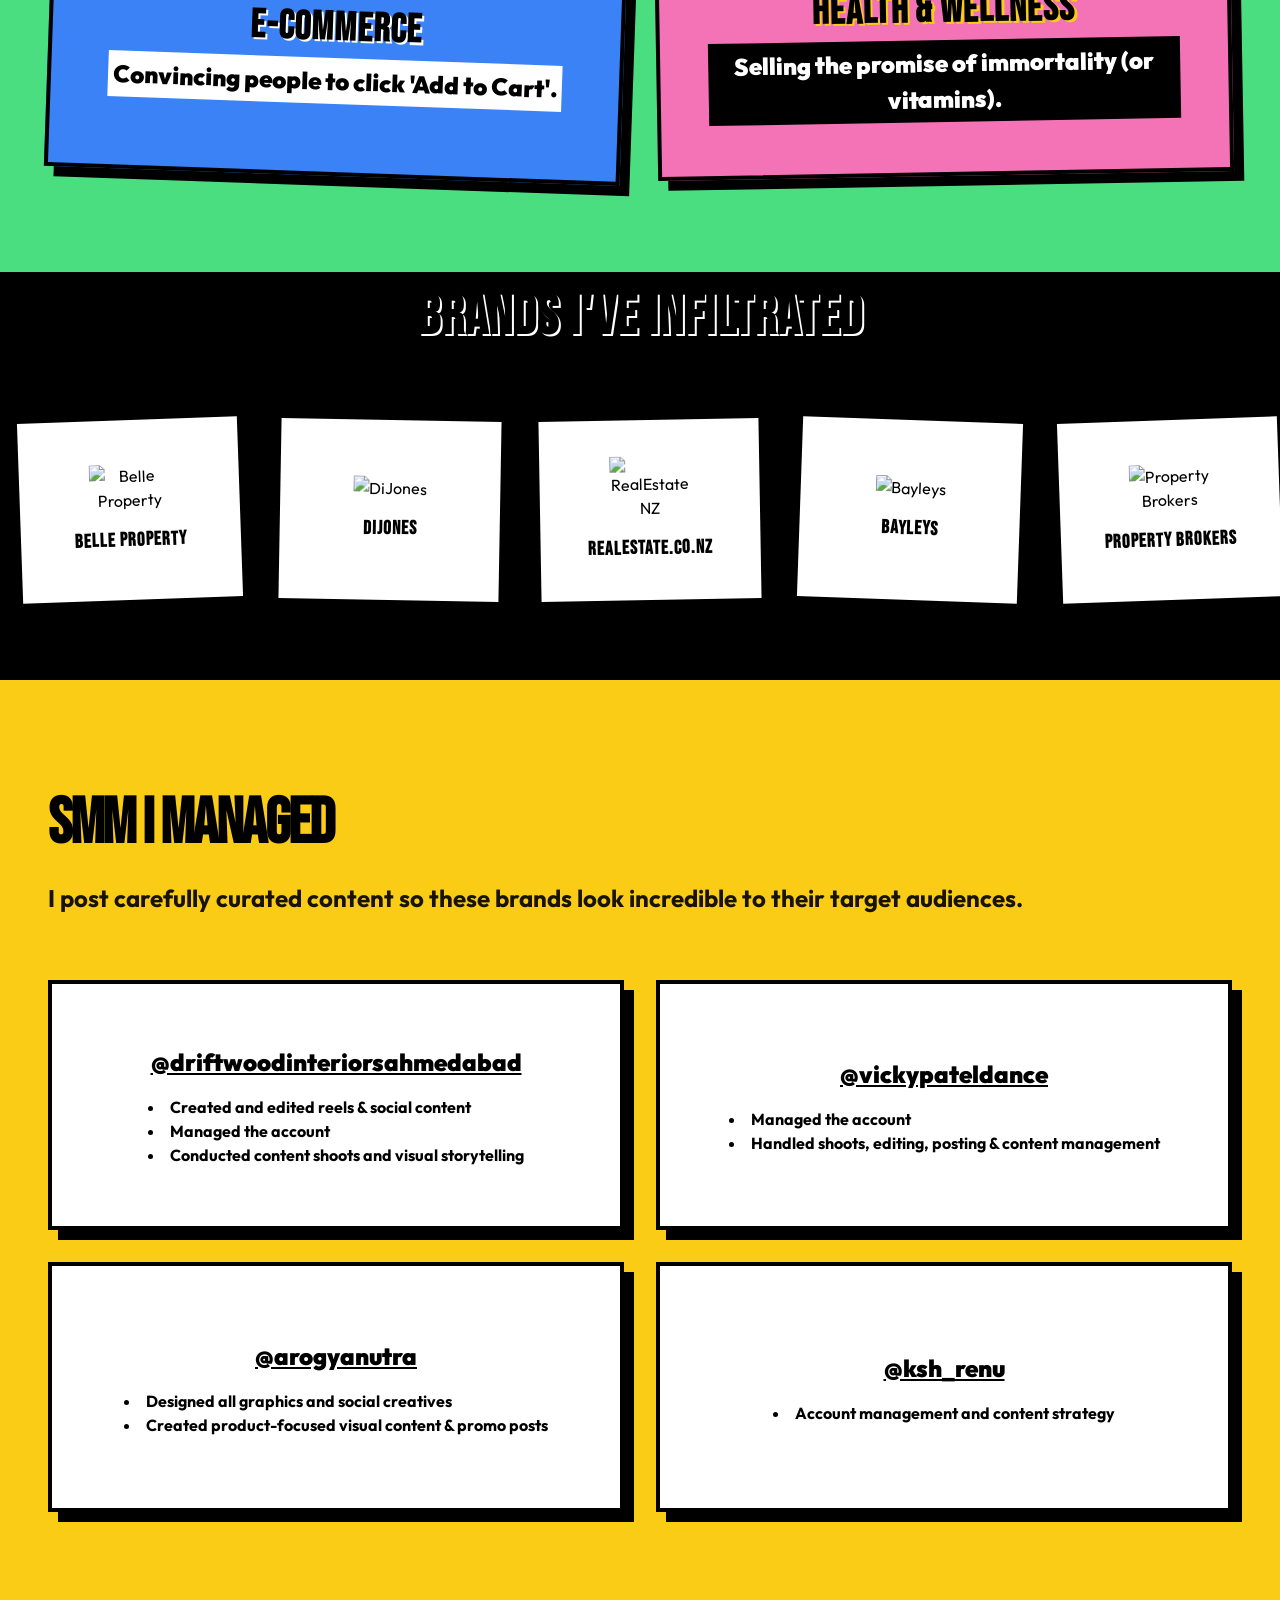
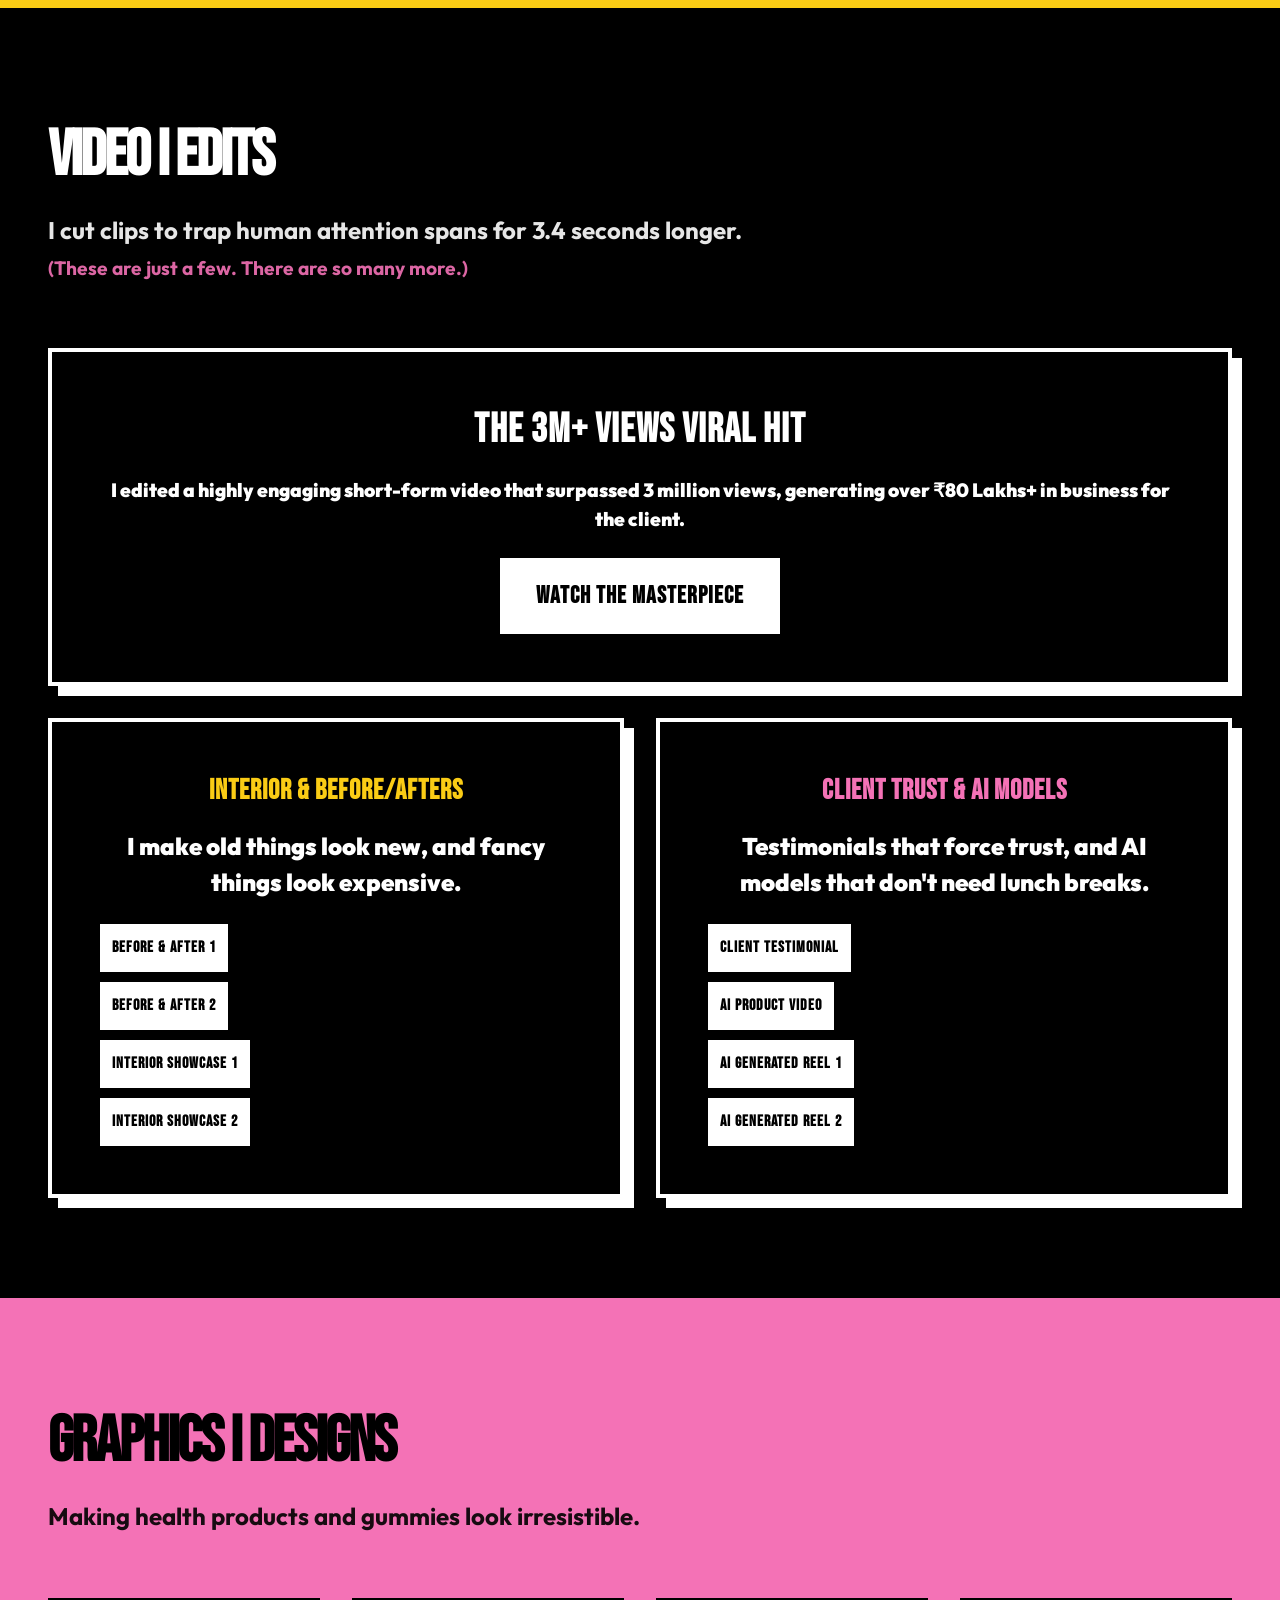
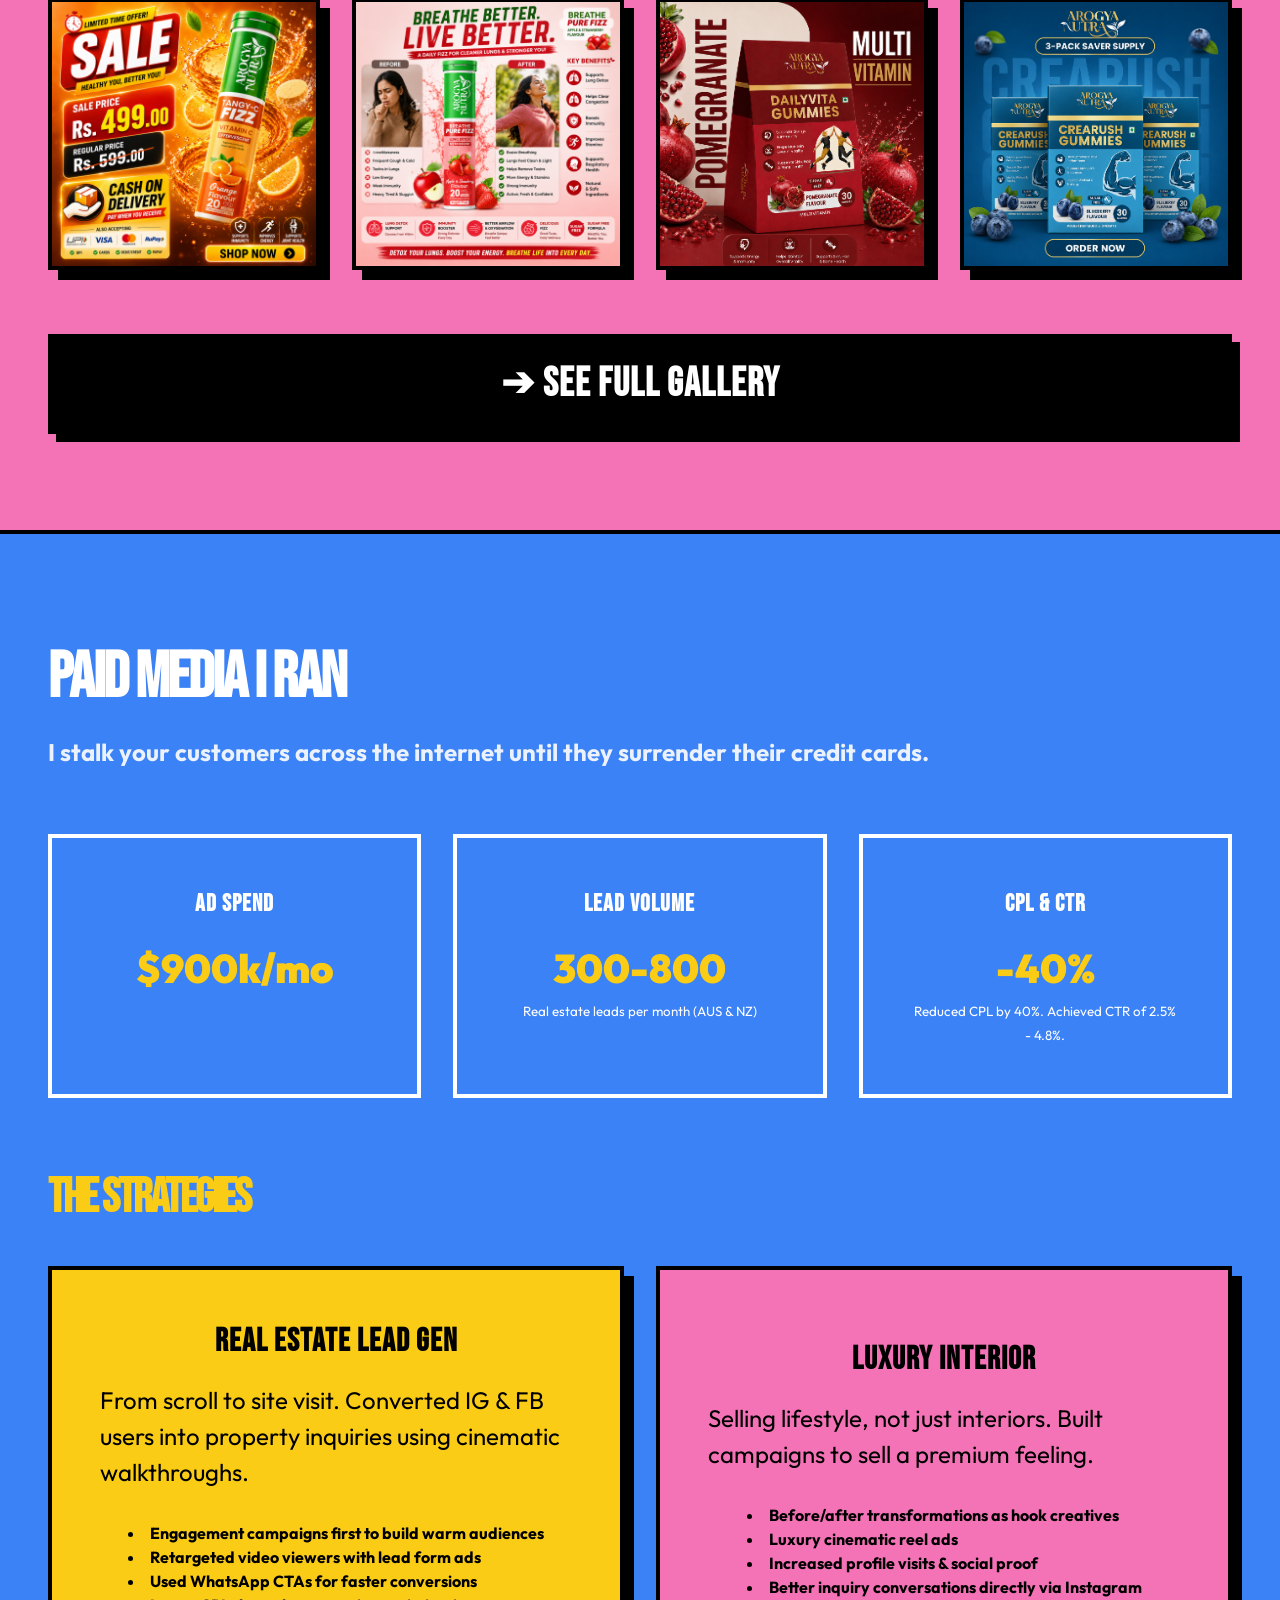
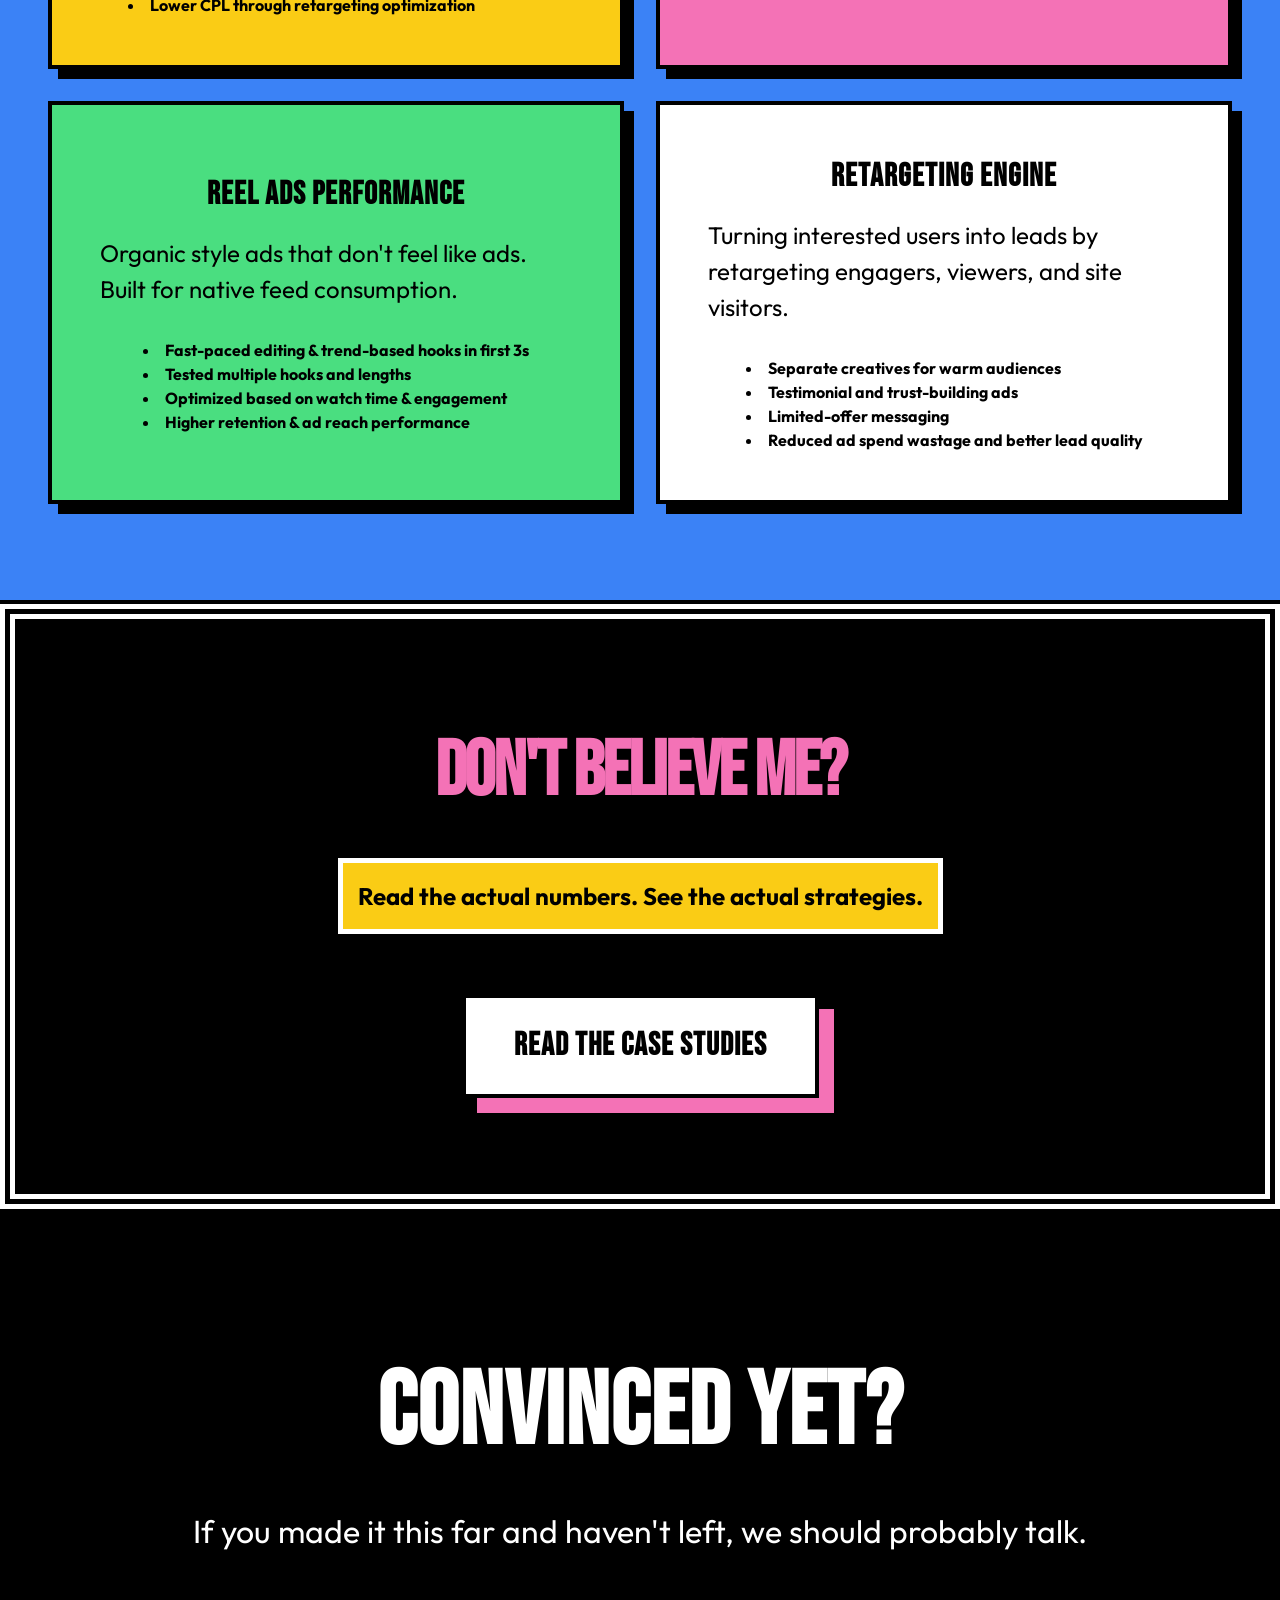
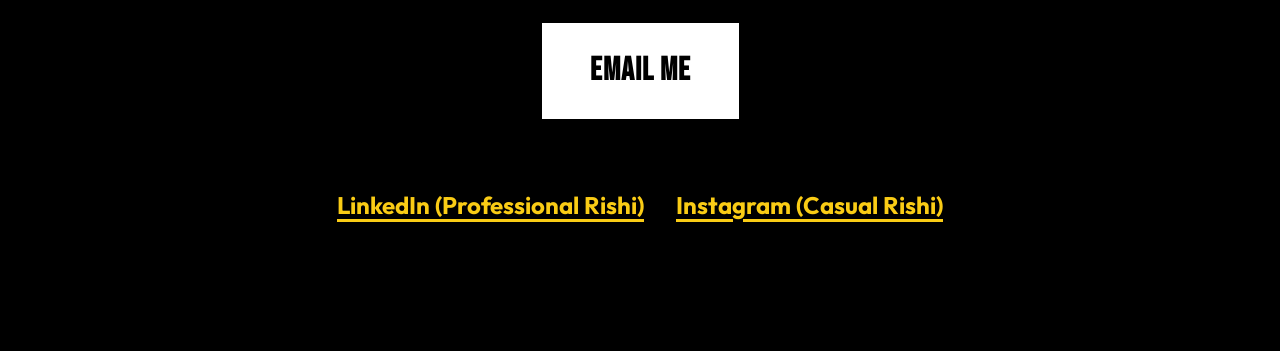
==== commit 1cef9982: "Update hero to formal B2B premium copy" ====
--- a/index.html
+++ b/index.html
@@ -36,9 +36,9 @@
         <div style="position: absolute; bottom: 0; left: 0; right: 0; height: 60%; background: linear-gradient(to top, rgba(0,0,0,0.9), transparent); z-index: 1;"></div>
         
         <div style="z-index: 2; text-align: left; max-width: 800px; padding: 40px; margin-bottom: 80px; margin-left: 20px;">
-            <span style="display: inline-block; background: var(--yellow); color: black; font-size: 0.9rem; font-weight: 900; letter-spacing: 1px; text-transform: uppercase; padding: 6px 16px; margin-bottom: 15px; box-shadow: 3px 3px 0px white;">Real Estate Marketing • High-Value Leads</span>
-            <h1 style="color: white; text-shadow: 2px 2px 4px rgba(0,0,0,0.8); font-size: clamp(3rem, 6vw, 5rem); margin-bottom: 15px; line-height: 1.1; font-family: 'Outfit', sans-serif !important; font-weight: 900;">SCALING HIGH-VALUE<br>REAL ESTATE BRANDS.</h1>
-            <p style="font-size: 1.2rem; color: rgba(255,255,255,0.9); margin-bottom: 25px; line-height: 1.5; max-width: 600px;">I combine cinematic property editing with precision Meta ads to build predictable lead engines for top-tier agents and developers. Stop chasing unqualified leads and let your content do the closing.</p>
+            <span style="display: inline-block; background: var(--yellow); color: black; font-size: 0.9rem; font-weight: 900; letter-spacing: 1px; text-transform: uppercase; padding: 6px 16px; margin-bottom: 15px; box-shadow: 3px 3px 0px white;">Digital Strategy • Customer Acquisition</span>
+            <h1 style="color: white; text-shadow: 2px 2px 4px rgba(0,0,0,0.8); font-size: clamp(3rem, 6vw, 5rem); margin-bottom: 15px; line-height: 1.1; font-family: 'Outfit', sans-serif !important; font-weight: 900;">PRECISION MARKETING<br>FOR PREMIUM BRANDS.</h1>
+            <p style="font-size: 1.2rem; color: rgba(255,255,255,0.9); margin-bottom: 25px; line-height: 1.5; max-width: 600px;">I execute end-to-end digital growth strategies for industry-leading businesses. Through meticulous ad management and cinematic content creation, I transform marketing spend into sustainable, long-term revenue.</p>
             <a href="#work" class="brutal-btn" style="background: white; color: black; border: none; font-size: 1.2rem; padding: 15px 35px; border-radius: 0;">SEE MY WORK</a>
         </div>
         
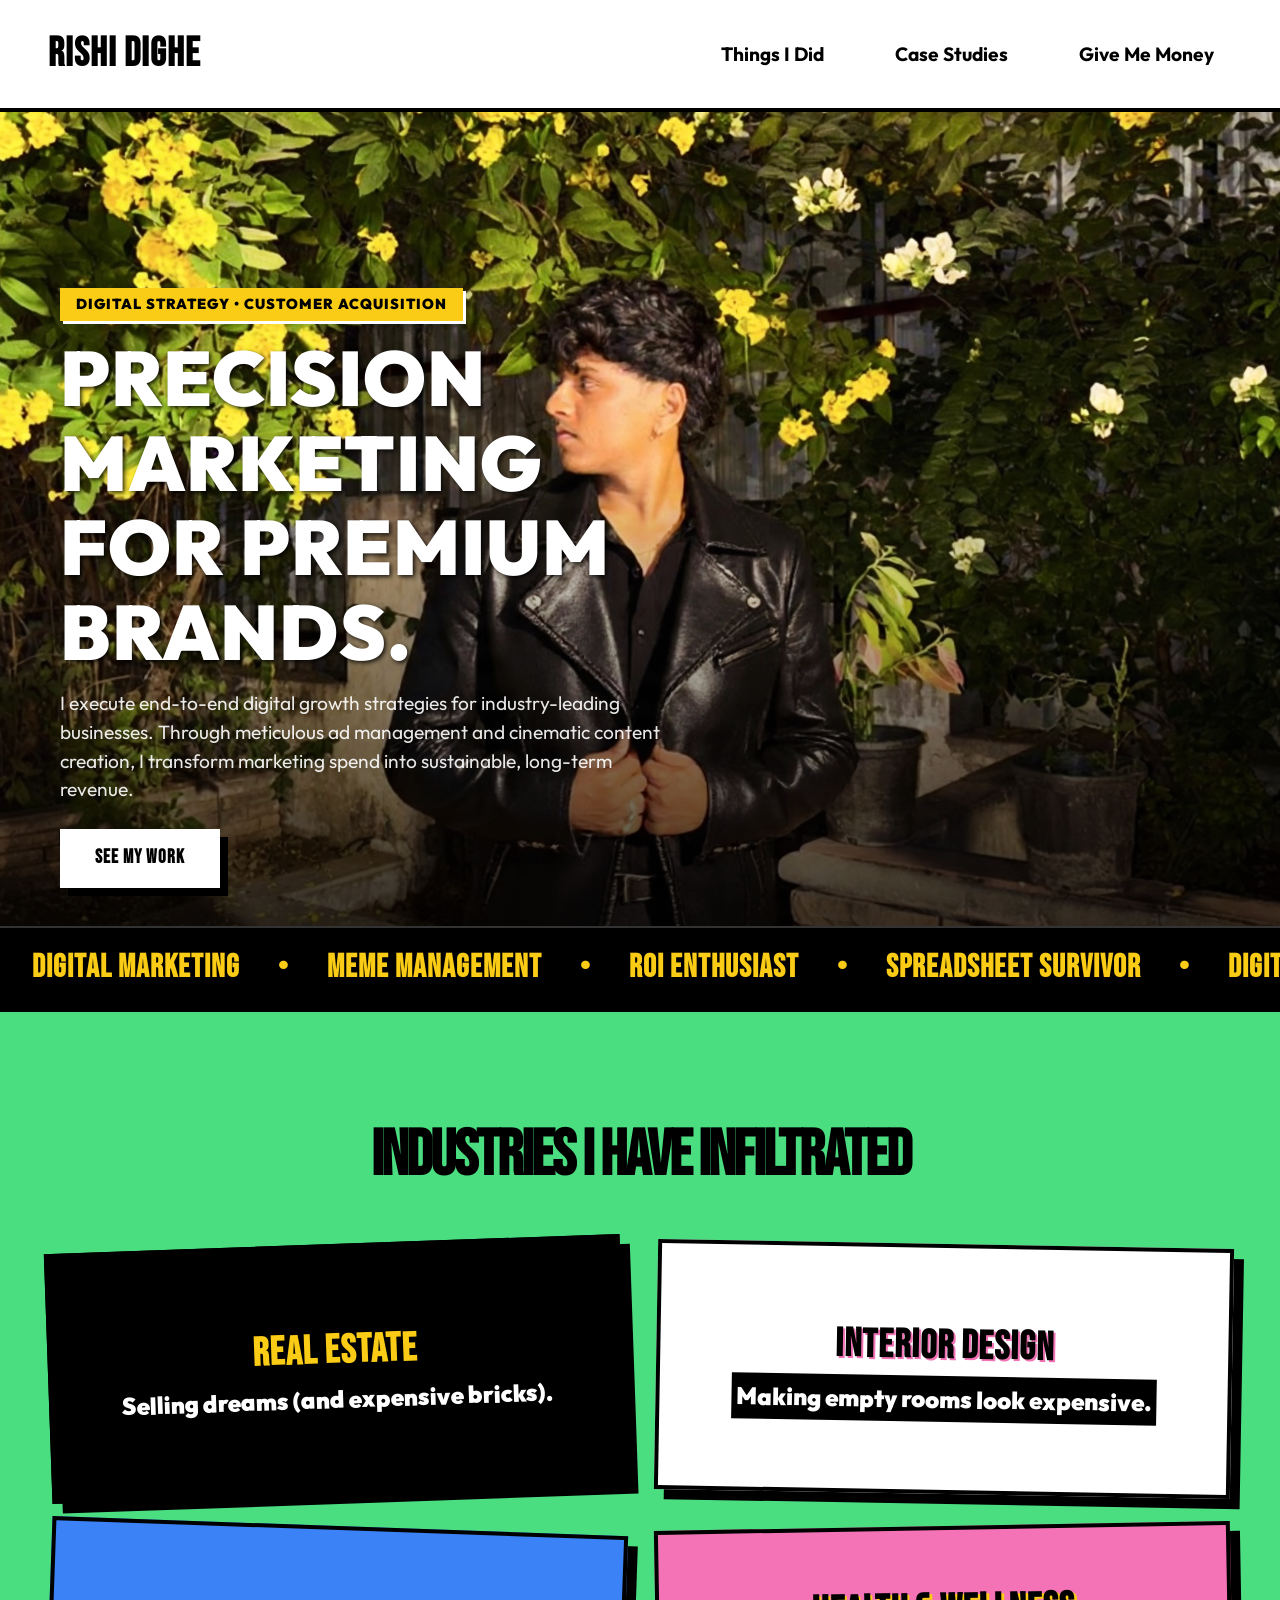
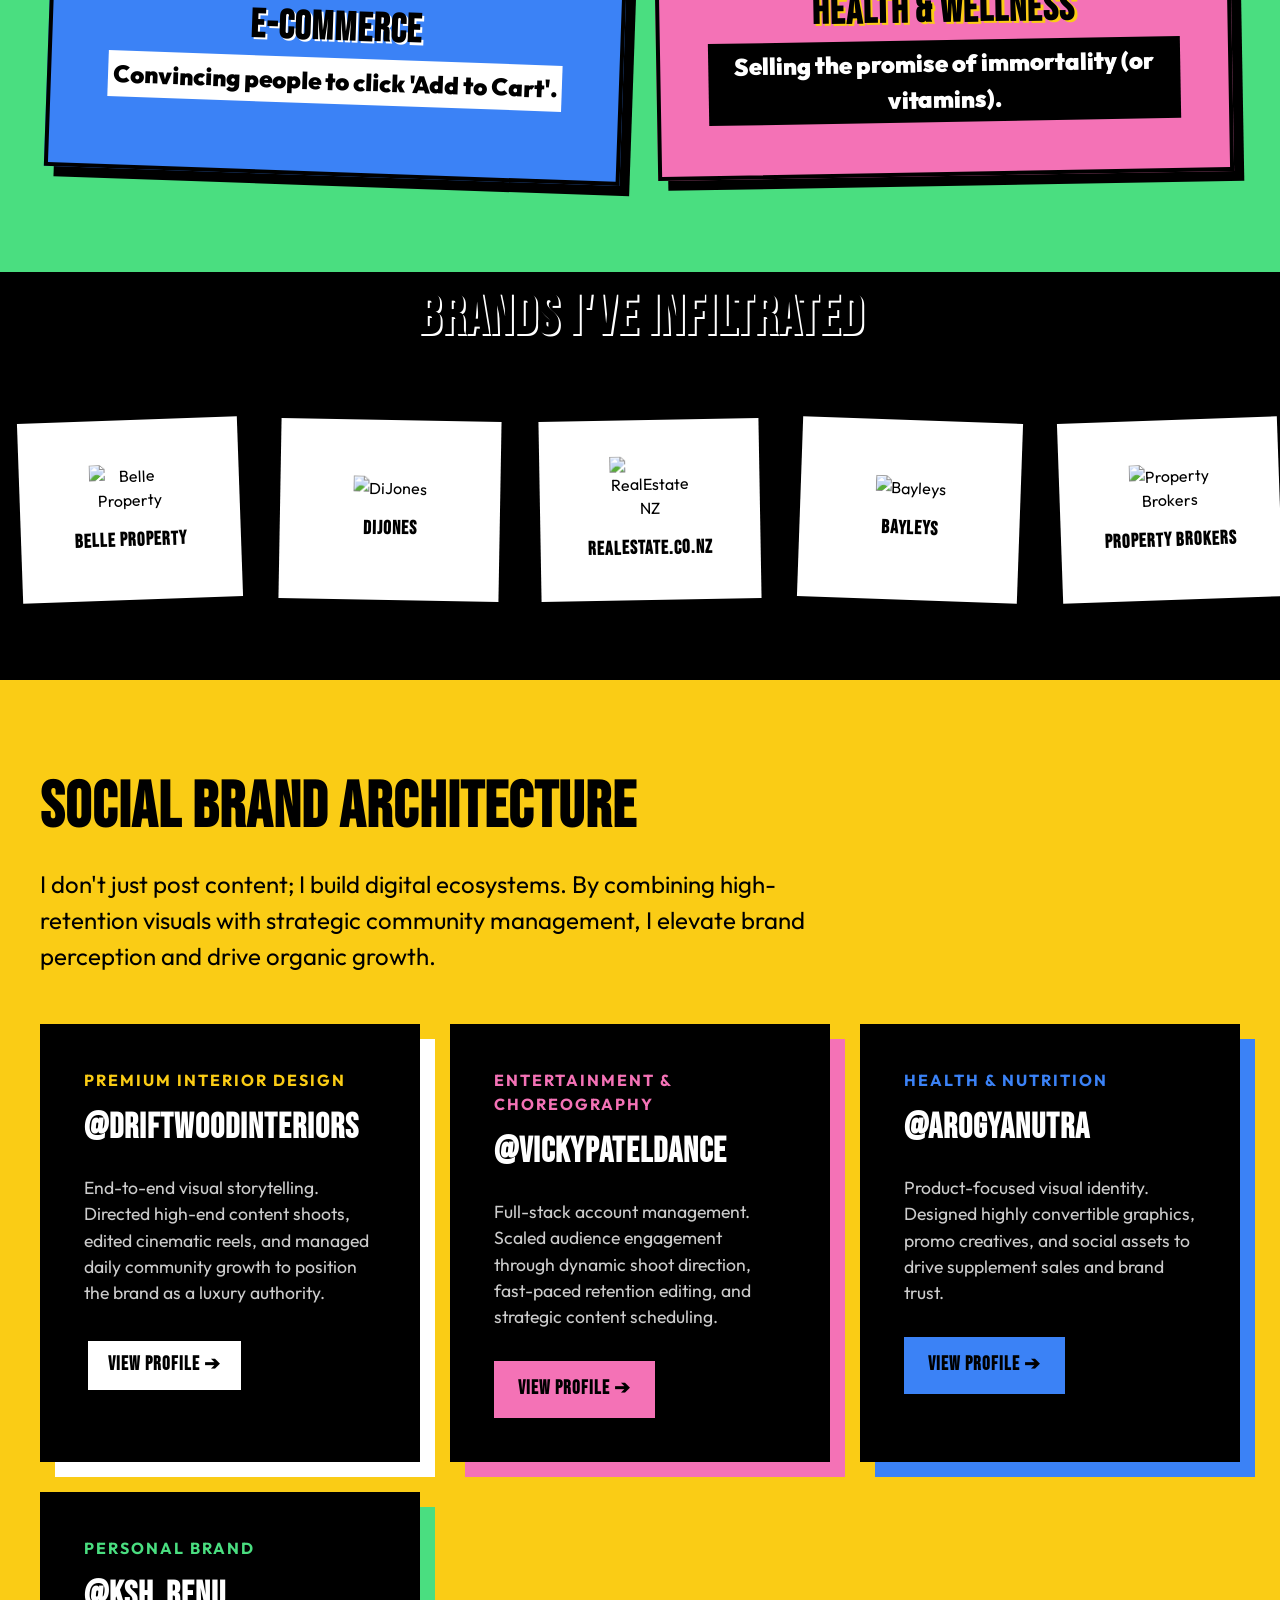
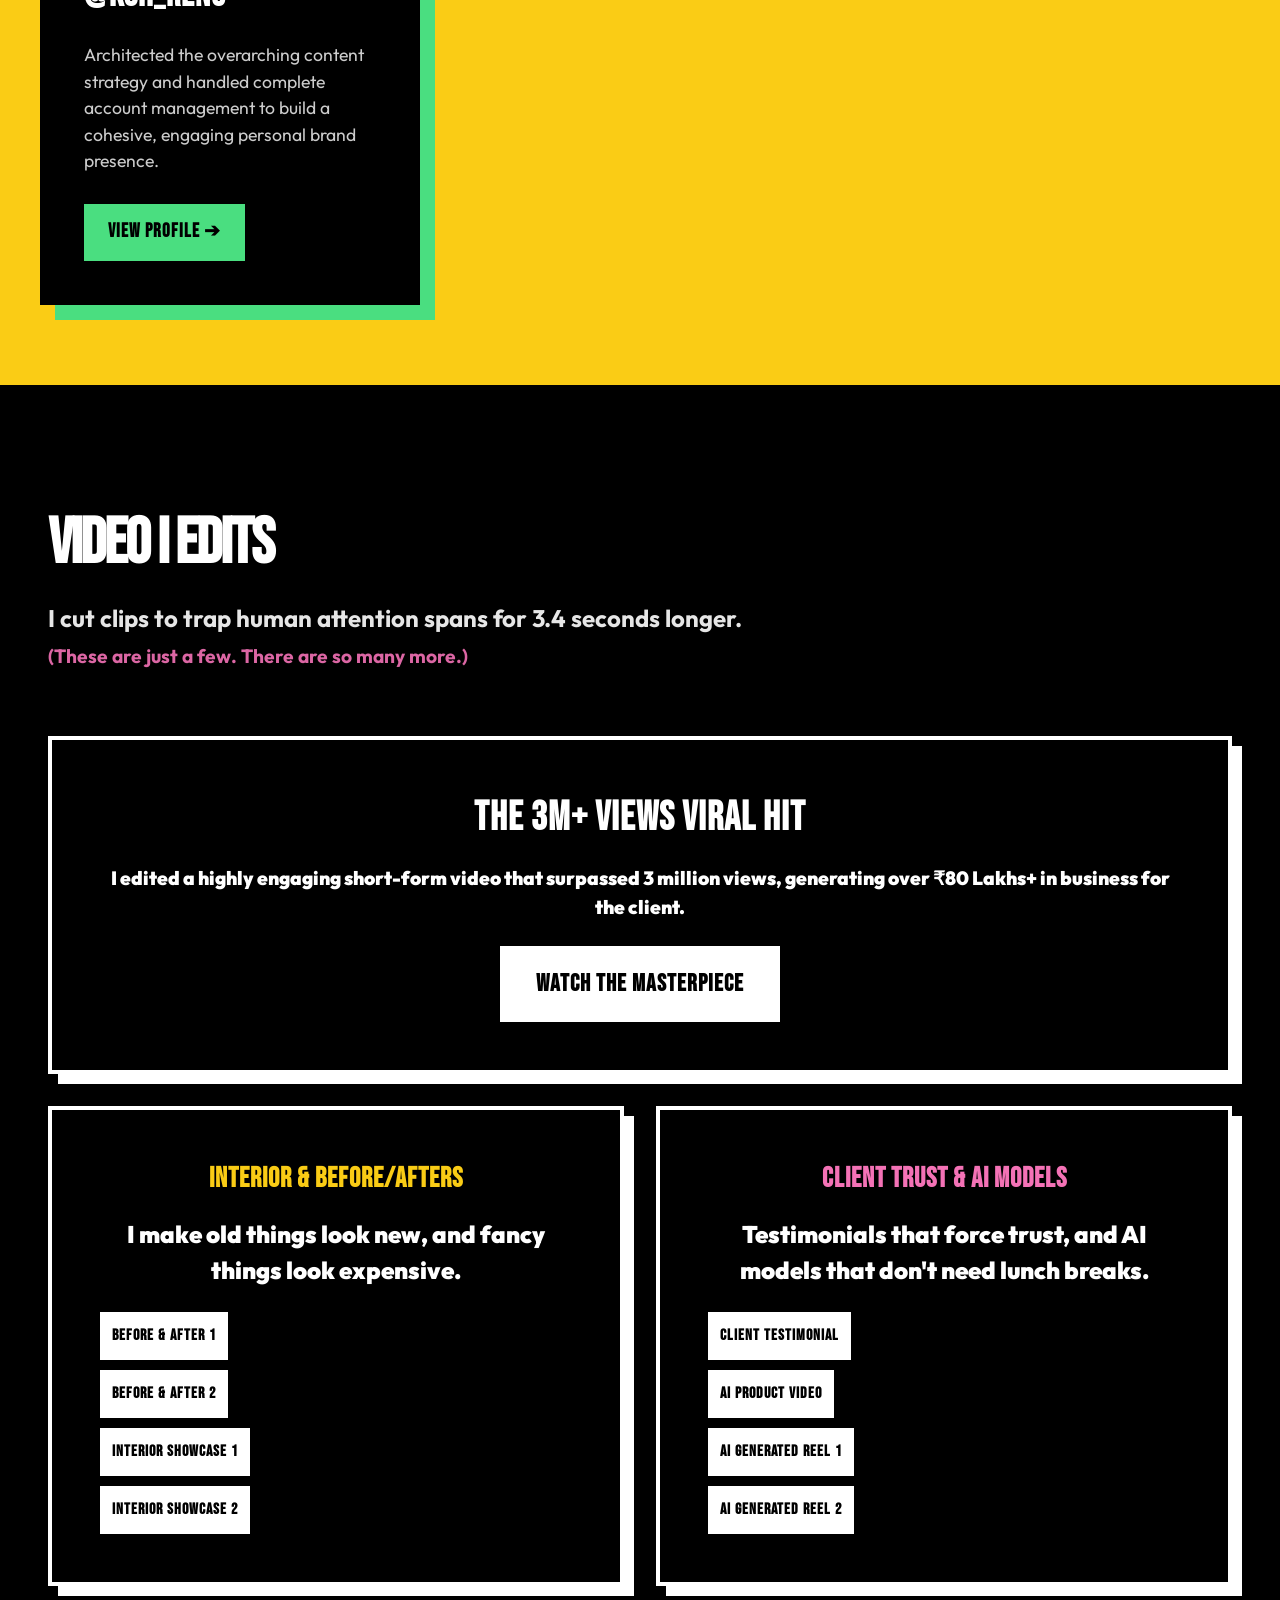
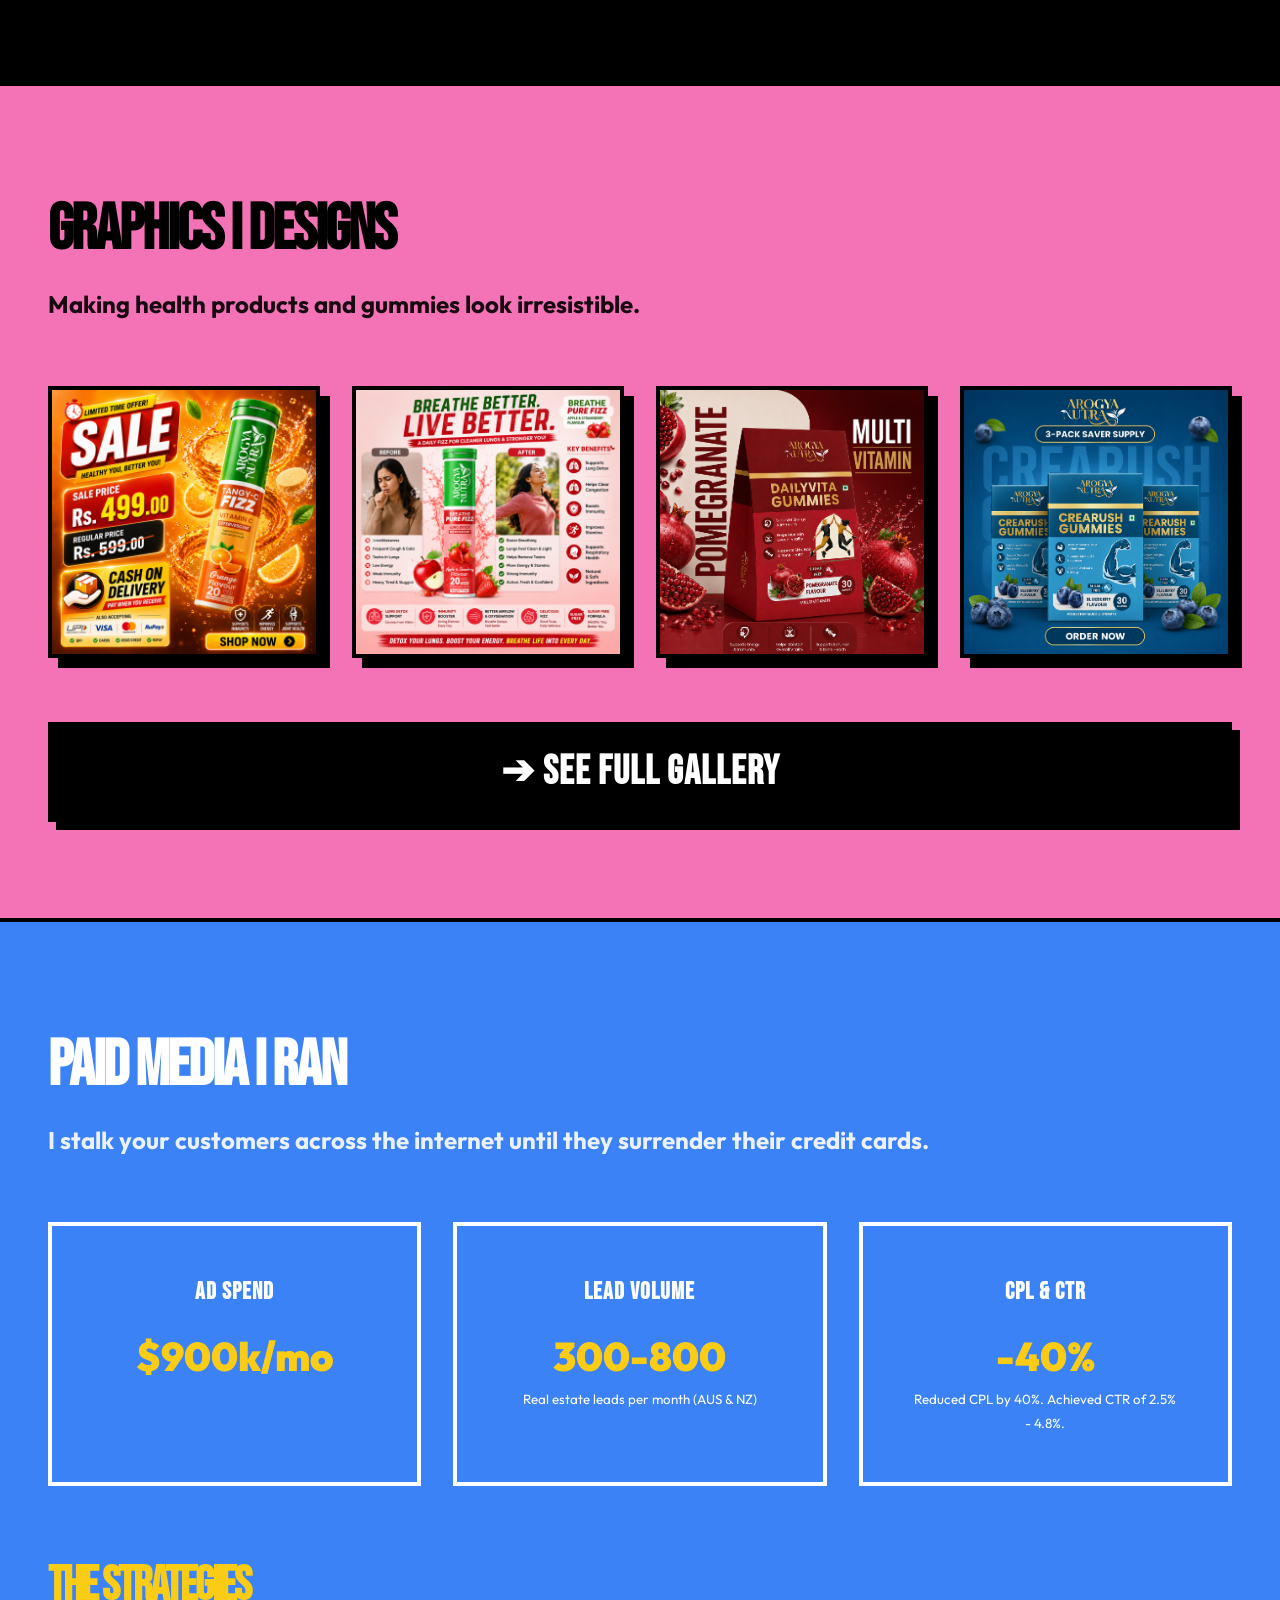
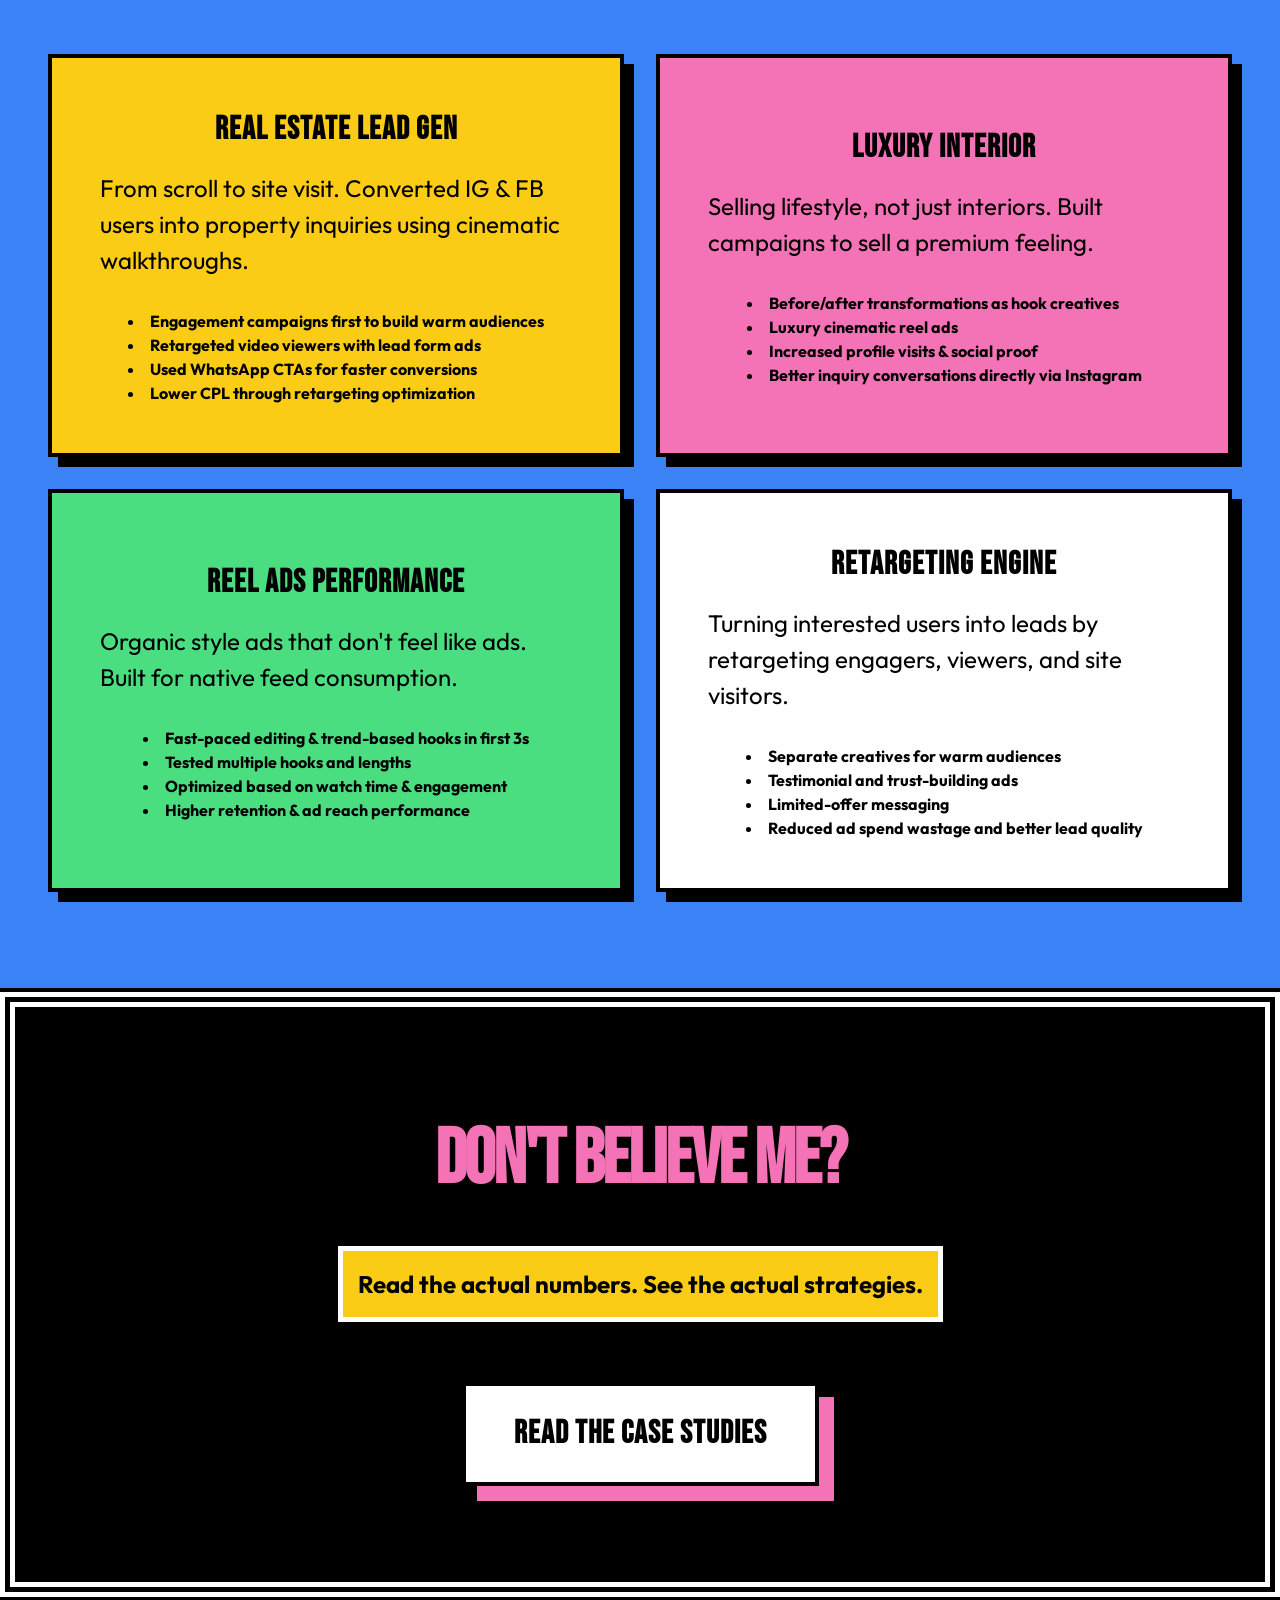
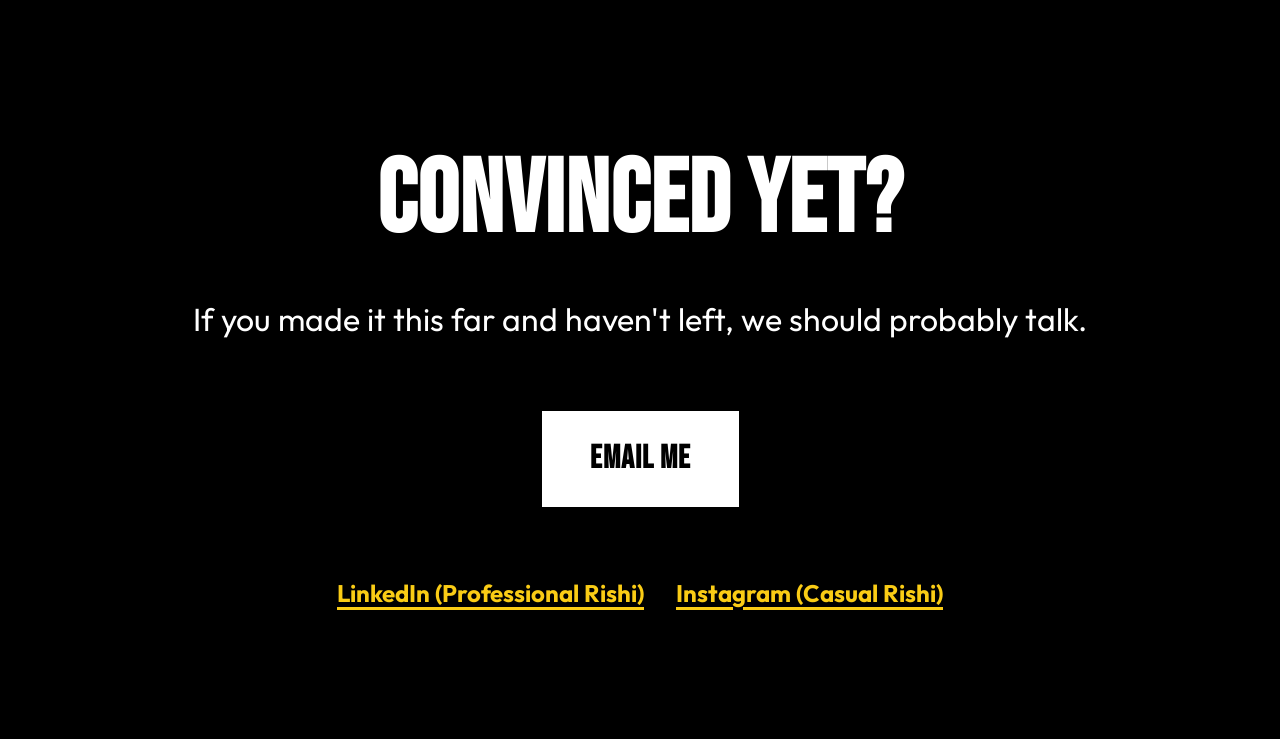
==== commit 1a8aca15: "Redesign SMM section to high-impact premium cards" ====
--- a/index.html
+++ b/index.html
@@ -152,39 +152,45 @@
     <!-- The Requested Sections -->
     <main id="work">
         
-        <section class="brutal-section bg-yellow">
-            <div class="section-content">
-                <h2>SMM I managed</h2>
-                <p class="sarcastic-sub">I post carefully curated content so these brands look incredible to their target audiences.</p>
-                <div class="grid-2">
-                    <div class="placeholder-box">
-                        <a href="https://www.instagram.com/driftwoodinteriorsahmedabad/" target="_blank" style="color: black;">@driftwoodinteriorsahmedabad</a>
-                        <ul class="smm-list">
-                            <li>Created and edited reels & social content</li>
-                            <li>Managed the account</li>
-                            <li>Conducted content shoots and visual storytelling</li>
-                        </ul>
-                    </div>
-                    <div class="placeholder-box">
-                        <a href="https://www.instagram.com/vickypateldance/" target="_blank" style="color: black;">@vickypateldance</a>
-                        <ul class="smm-list">
-                            <li>Managed the account</li>
-                            <li>Handled shoots, editing, posting & content management</li>
-                        </ul>
-                    </div>
-                    <div class="placeholder-box">
-                        <a href="https://www.instagram.com/arogyanutra/" target="_blank" style="color: black;">@arogyanutra</a>
-                        <ul class="smm-list">
-                            <li>Designed all graphics and social creatives</li>
-                            <li>Created product-focused visual content & promo posts</li>
-                        </ul>
-                    </div>
-                    <div class="placeholder-box">
-                        <a href="https://www.instagram.com/ksh_renu/" target="_blank" style="color: black;">@ksh_renu</a>
-                        <ul class="smm-list">
-                            <li>Account management and content strategy</li>
-                        </ul>
-                    </div>
+        <section class="section" style="background: var(--yellow); padding: 80px 20px; border-bottom: 15px solid black;">
+            <div class="section-content" style="max-width: 1200px; margin: 0 auto;">
+                <h2 style="font-size: 4rem; color: black; margin-bottom: 10px; text-transform: uppercase;">Social Brand Architecture</h2>
+                <p style="font-size: 1.5rem; color: black; margin-bottom: 50px; max-width: 800px; font-family: 'Outfit', sans-serif;">I don't just post content; I build digital ecosystems. By combining high-retention visuals with strategic community management, I elevate brand perception and drive organic growth.</p>
+                
+                <div style="display: grid; grid-template-columns: repeat(auto-fit, minmax(350px, 1fr)); gap: 30px;">
+                    
+                    <!-- Card 1 -->
+                    <div style="background: black; padding: 40px; border: 4px solid black; box-shadow: 15px 15px 0px white; transition: transform 0.2s;" onmouseover="this.style.transform='translate(-5px, -5px)';" onmouseout="this.style.transform='translate(0, 0)';">
+                        <h4 style="color: var(--yellow); font-size: 1rem; text-transform: uppercase; letter-spacing: 2px; margin-bottom: 10px; font-family: 'Outfit', sans-serif; font-weight: bold;">Premium Interior Design</h4>
+                        <h3 style="font-size: 2.2rem; color: white; margin-bottom: 20px;">@driftwoodinteriors</h3>
+                        <p style="color: rgba(255,255,255,0.8); font-size: 1.1rem; margin-bottom: 30px; font-family: 'Outfit', sans-serif; line-height: 1.5;">End-to-end visual storytelling. Directed high-end content shoots, edited cinematic reels, and managed daily community growth to position the brand as a luxury authority.</p>
+                        <a href="https://www.instagram.com/driftwoodinteriorsahmedabad/" target="_blank" class="brutal-btn" style="background: white; color: black; padding: 10px 20px; font-size: 1.2rem; display: inline-block;">VIEW PROFILE ➔</a>
+                    </div>
+
+                    <!-- Card 2 -->
+                    <div style="background: black; padding: 40px; border: 4px solid black; box-shadow: 15px 15px 0px var(--pink); transition: transform 0.2s;" onmouseover="this.style.transform='translate(-5px, -5px)';" onmouseout="this.style.transform='translate(0, 0)';">
+                        <h4 style="color: var(--pink); font-size: 1rem; text-transform: uppercase; letter-spacing: 2px; margin-bottom: 10px; font-family: 'Outfit', sans-serif; font-weight: bold;">Entertainment & Choreography</h4>
+                        <h3 style="font-size: 2.2rem; color: white; margin-bottom: 20px;">@vickypateldance</h3>
+                        <p style="color: rgba(255,255,255,0.8); font-size: 1.1rem; margin-bottom: 30px; font-family: 'Outfit', sans-serif; line-height: 1.5;">Full-stack account management. Scaled audience engagement through dynamic shoot direction, fast-paced retention editing, and strategic content scheduling.</p>
+                        <a href="https://www.instagram.com/vickypateldance/" target="_blank" class="brutal-btn" style="background: var(--pink); color: black; padding: 10px 20px; font-size: 1.2rem; display: inline-block; border-color: var(--pink);">VIEW PROFILE ➔</a>
+                    </div>
+
+                    <!-- Card 3 -->
+                    <div style="background: black; padding: 40px; border: 4px solid black; box-shadow: 15px 15px 0px var(--blue); transition: transform 0.2s;" onmouseover="this.style.transform='translate(-5px, -5px)';" onmouseout="this.style.transform='translate(0, 0)';">
+                        <h4 style="color: var(--blue); font-size: 1rem; text-transform: uppercase; letter-spacing: 2px; margin-bottom: 10px; font-family: 'Outfit', sans-serif; font-weight: bold;">Health & Nutrition</h4>
+                        <h3 style="font-size: 2.2rem; color: white; margin-bottom: 20px;">@arogyanutra</h3>
+                        <p style="color: rgba(255,255,255,0.8); font-size: 1.1rem; margin-bottom: 30px; font-family: 'Outfit', sans-serif; line-height: 1.5;">Product-focused visual identity. Designed highly convertible graphics, promo creatives, and social assets to drive supplement sales and brand trust.</p>
+                        <a href="https://www.instagram.com/arogyanutra/" target="_blank" class="brutal-btn" style="background: var(--blue); color: black; padding: 10px 20px; font-size: 1.2rem; display: inline-block; border-color: var(--blue);">VIEW PROFILE ➔</a>
+                    </div>
+
+                    <!-- Card 4 -->
+                    <div style="background: black; padding: 40px; border: 4px solid black; box-shadow: 15px 15px 0px var(--green); transition: transform 0.2s;" onmouseover="this.style.transform='translate(-5px, -5px)';" onmouseout="this.style.transform='translate(0, 0)';">
+                        <h4 style="color: var(--green); font-size: 1rem; text-transform: uppercase; letter-spacing: 2px; margin-bottom: 10px; font-family: 'Outfit', sans-serif; font-weight: bold;">Personal Brand</h4>
+                        <h3 style="font-size: 2.2rem; color: white; margin-bottom: 20px;">@ksh_renu</h3>
+                        <p style="color: rgba(255,255,255,0.8); font-size: 1.1rem; margin-bottom: 30px; font-family: 'Outfit', sans-serif; line-height: 1.5;">Architected the overarching content strategy and handled complete account management to build a cohesive, engaging personal brand presence.</p>
+                        <a href="https://www.instagram.com/ksh_renu/" target="_blank" class="brutal-btn" style="background: var(--green); color: black; padding: 10px 20px; font-size: 1.2rem; display: inline-block; border-color: var(--green);">VIEW PROFILE ➔</a>
+                    </div>
+
                 </div>
             </div>
         </section>
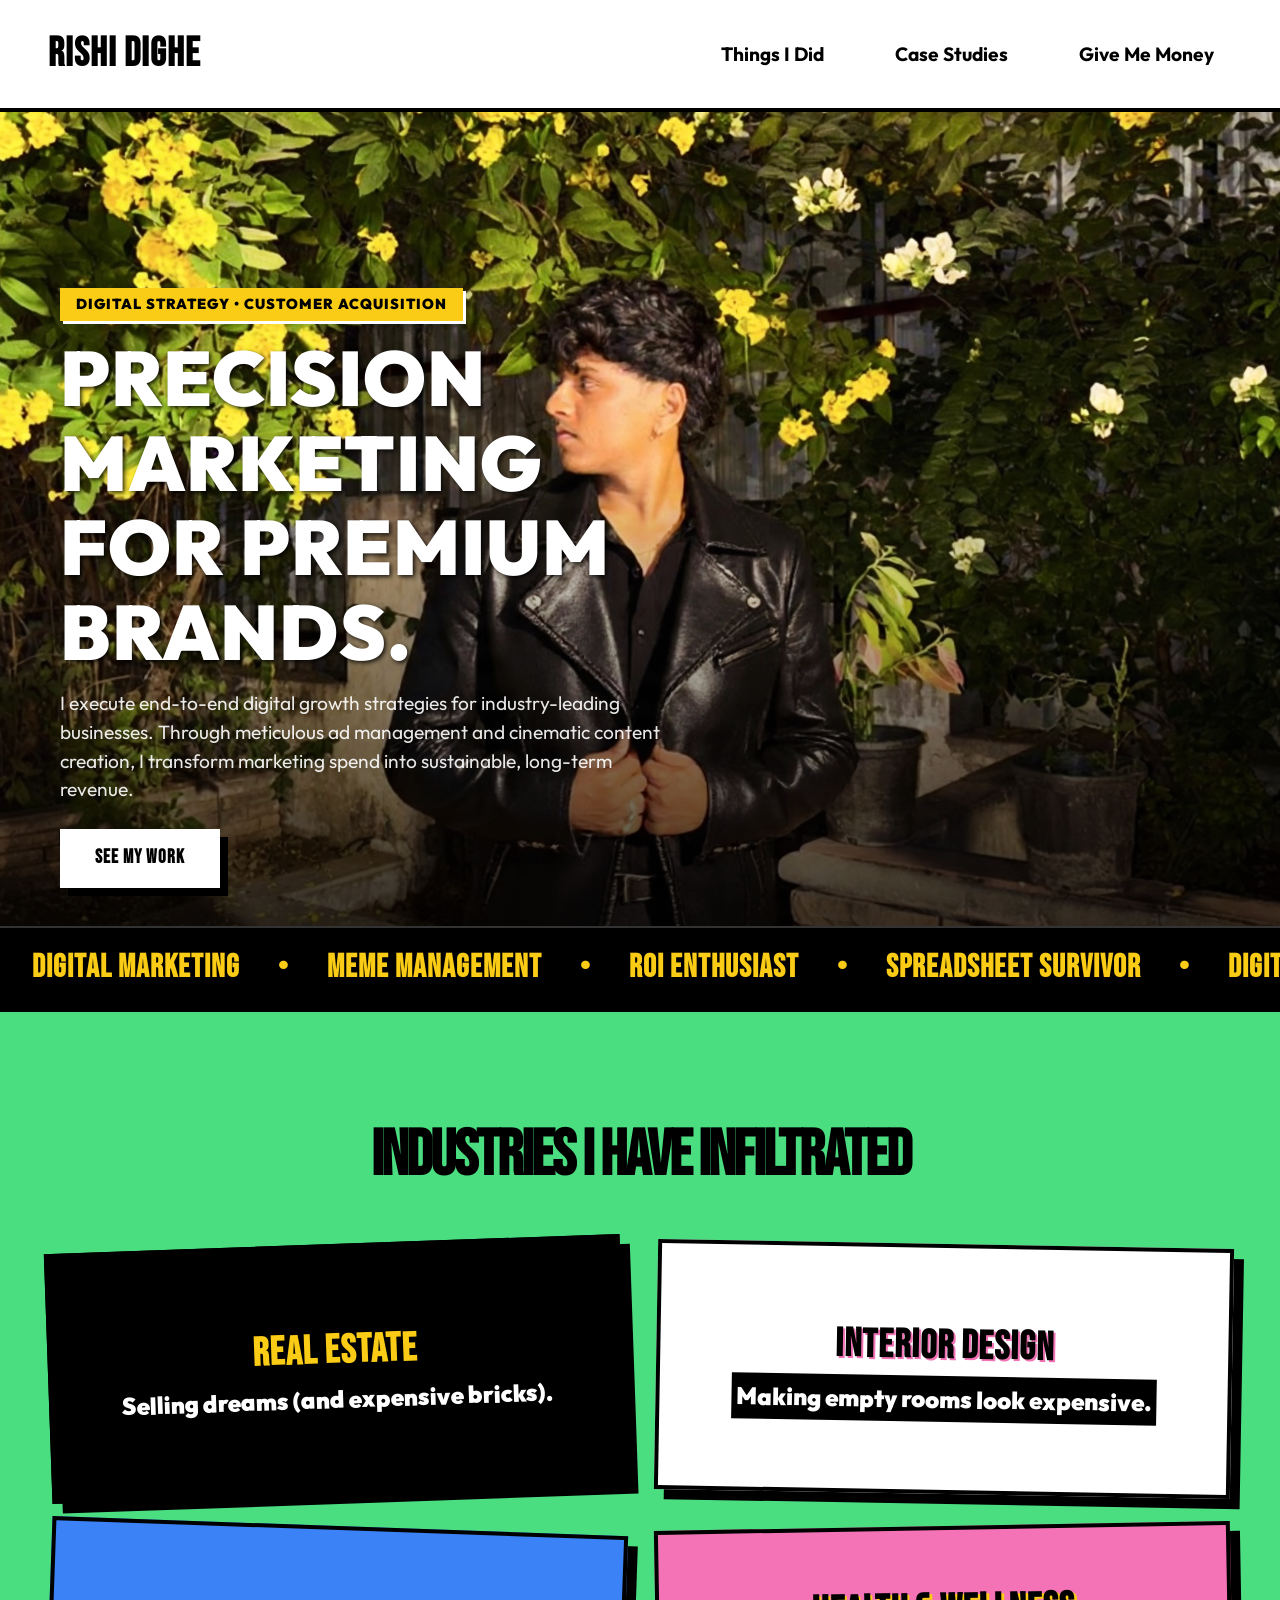
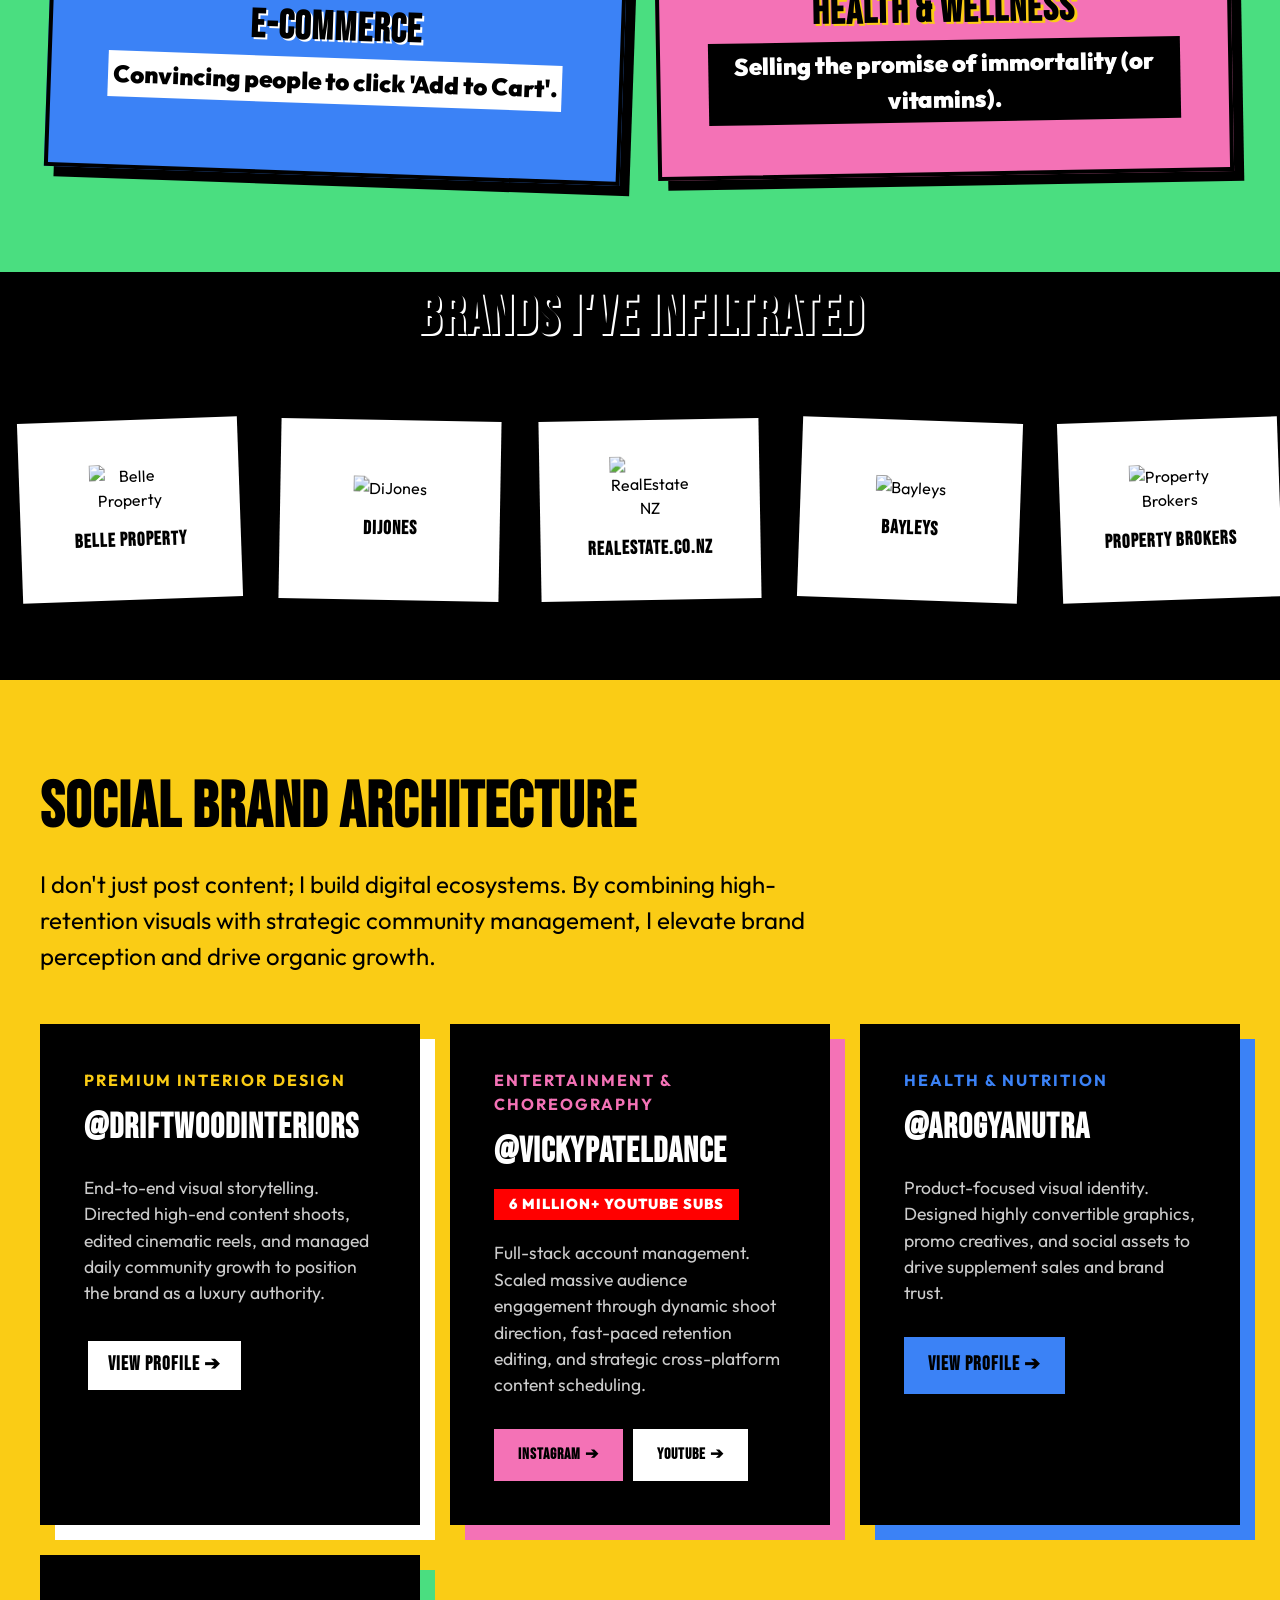
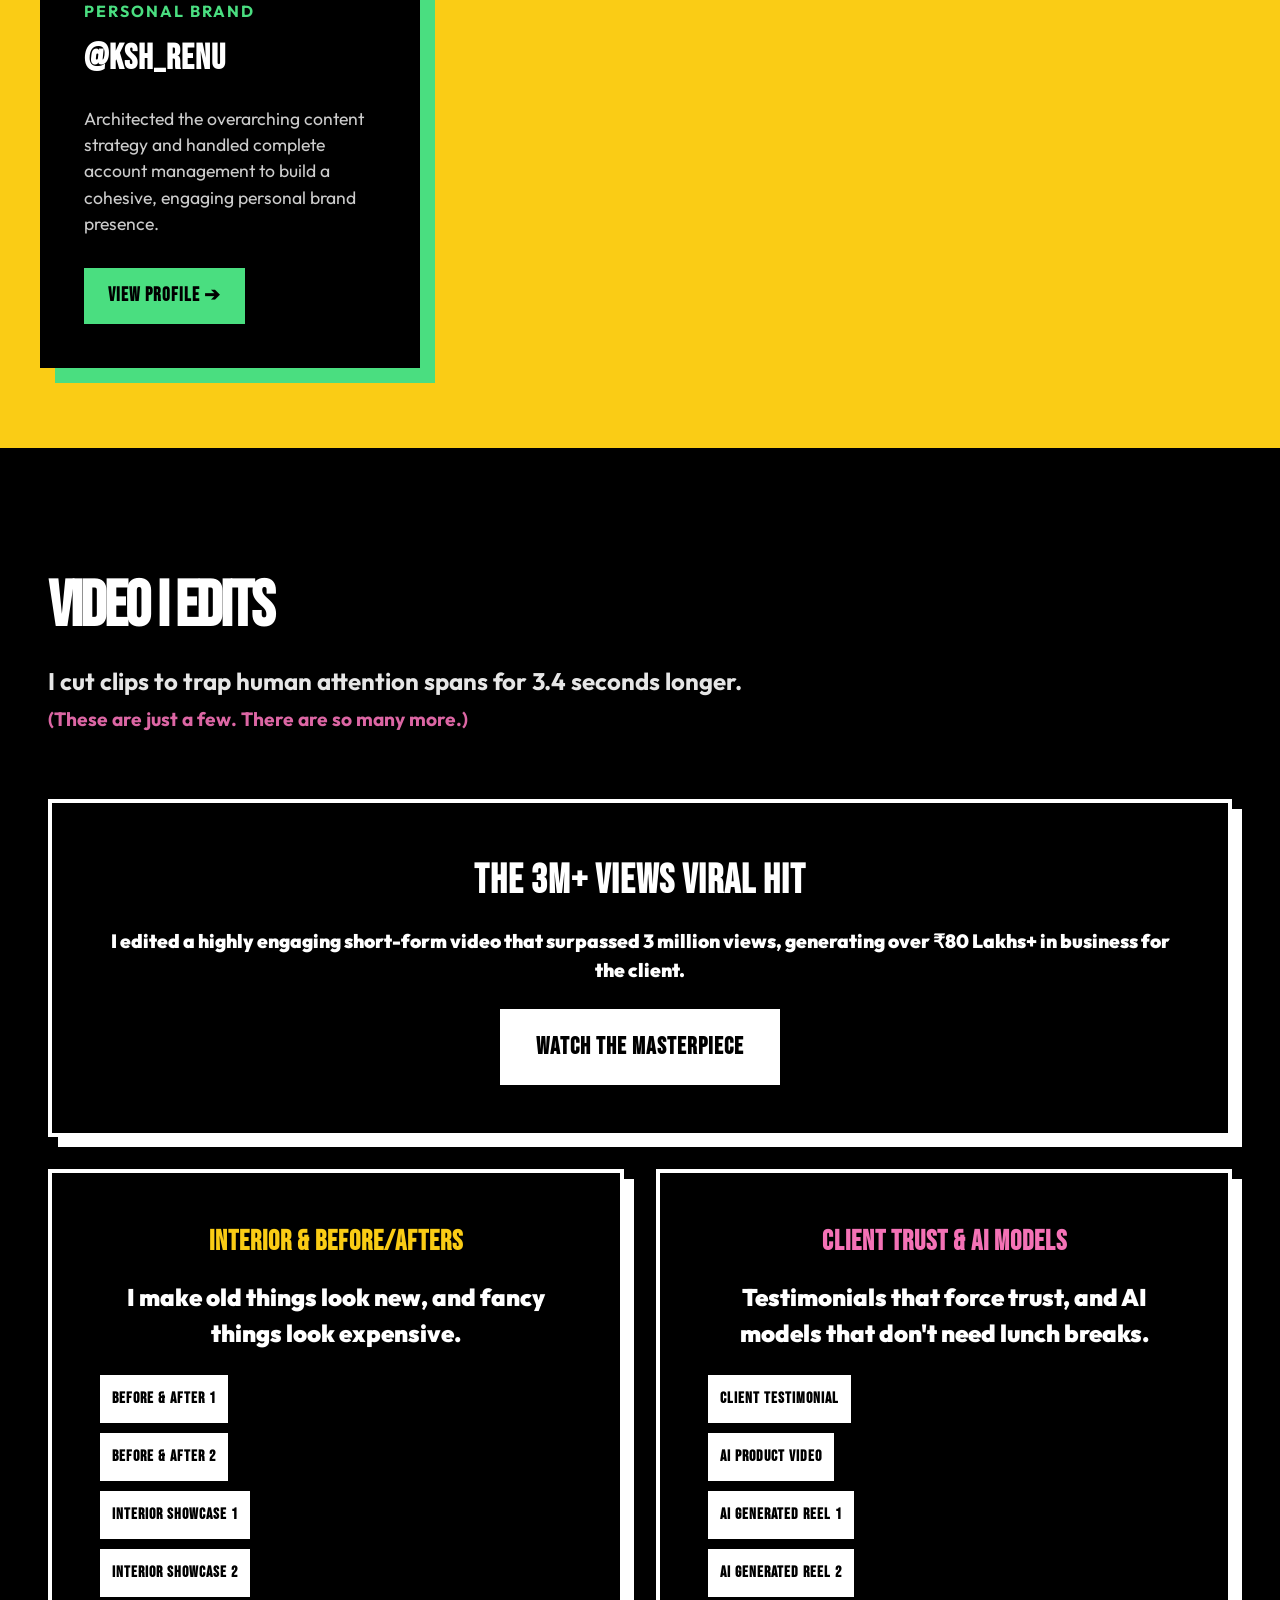
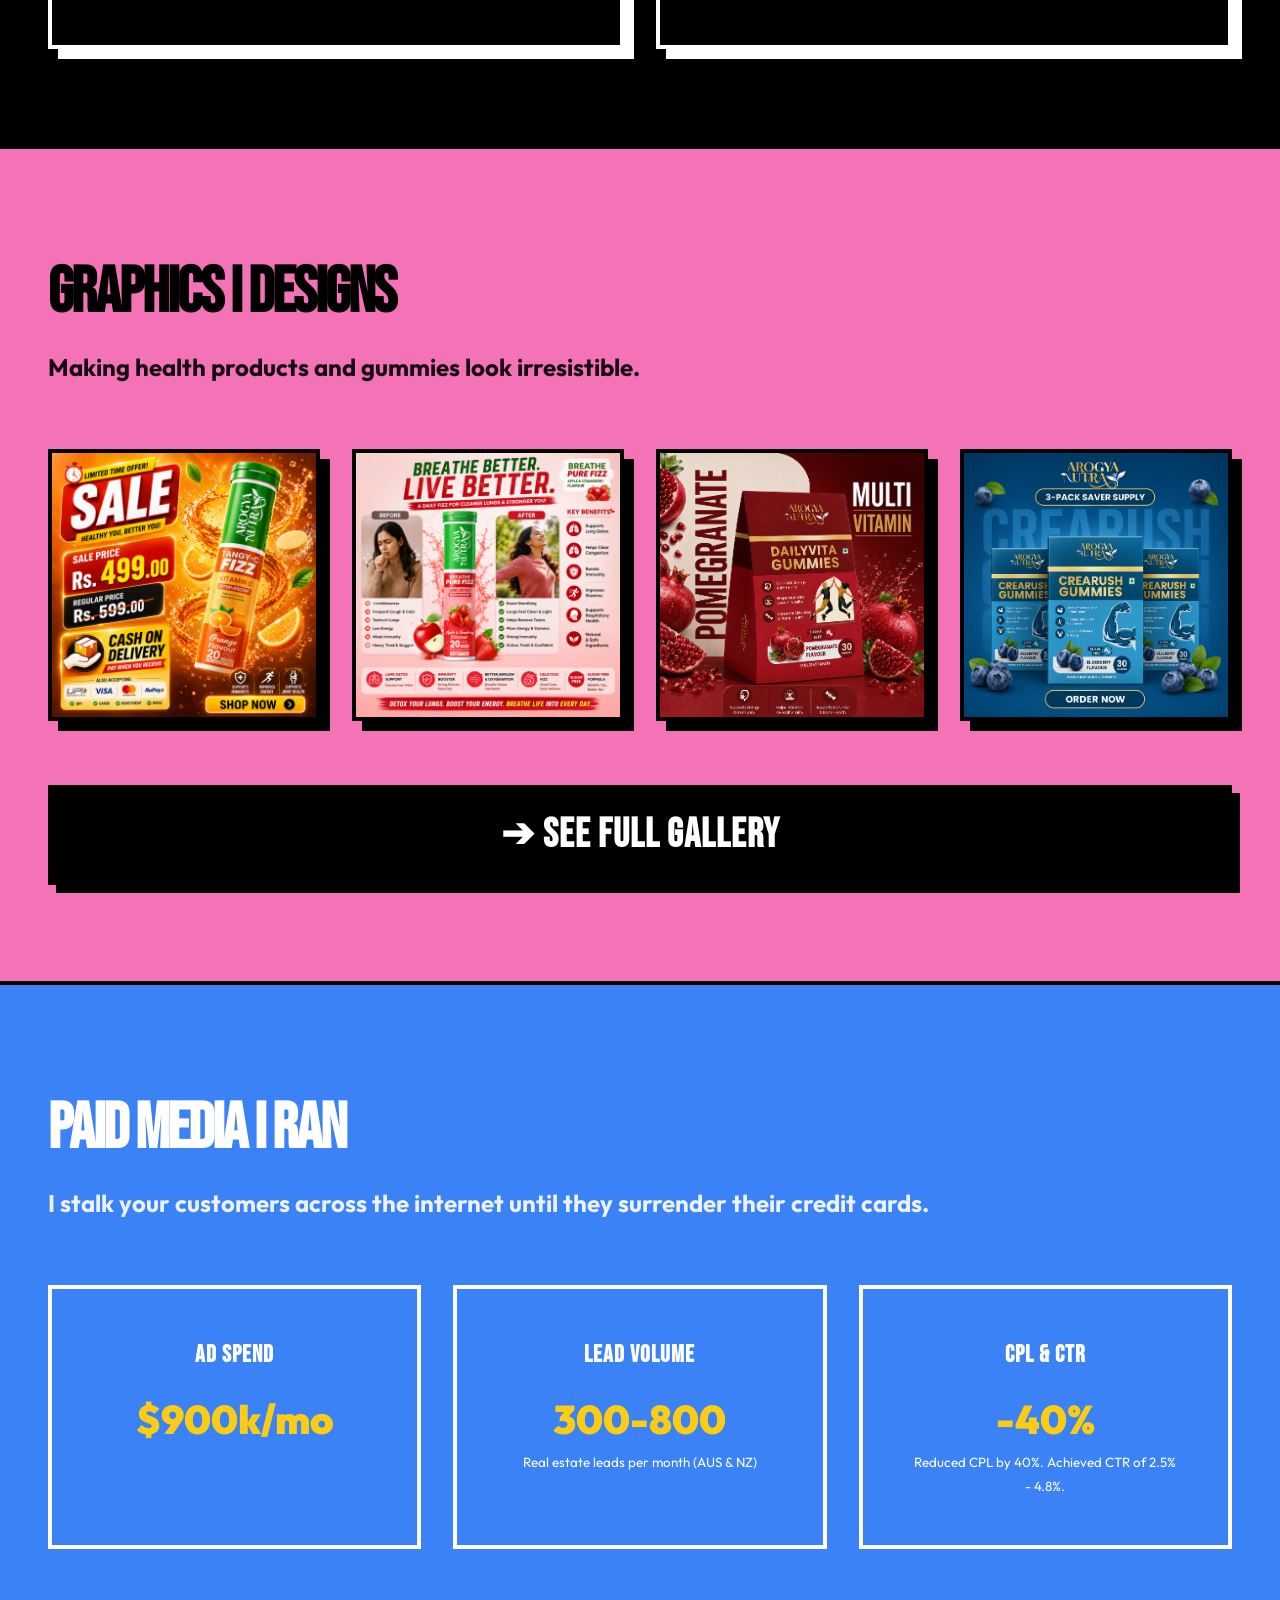
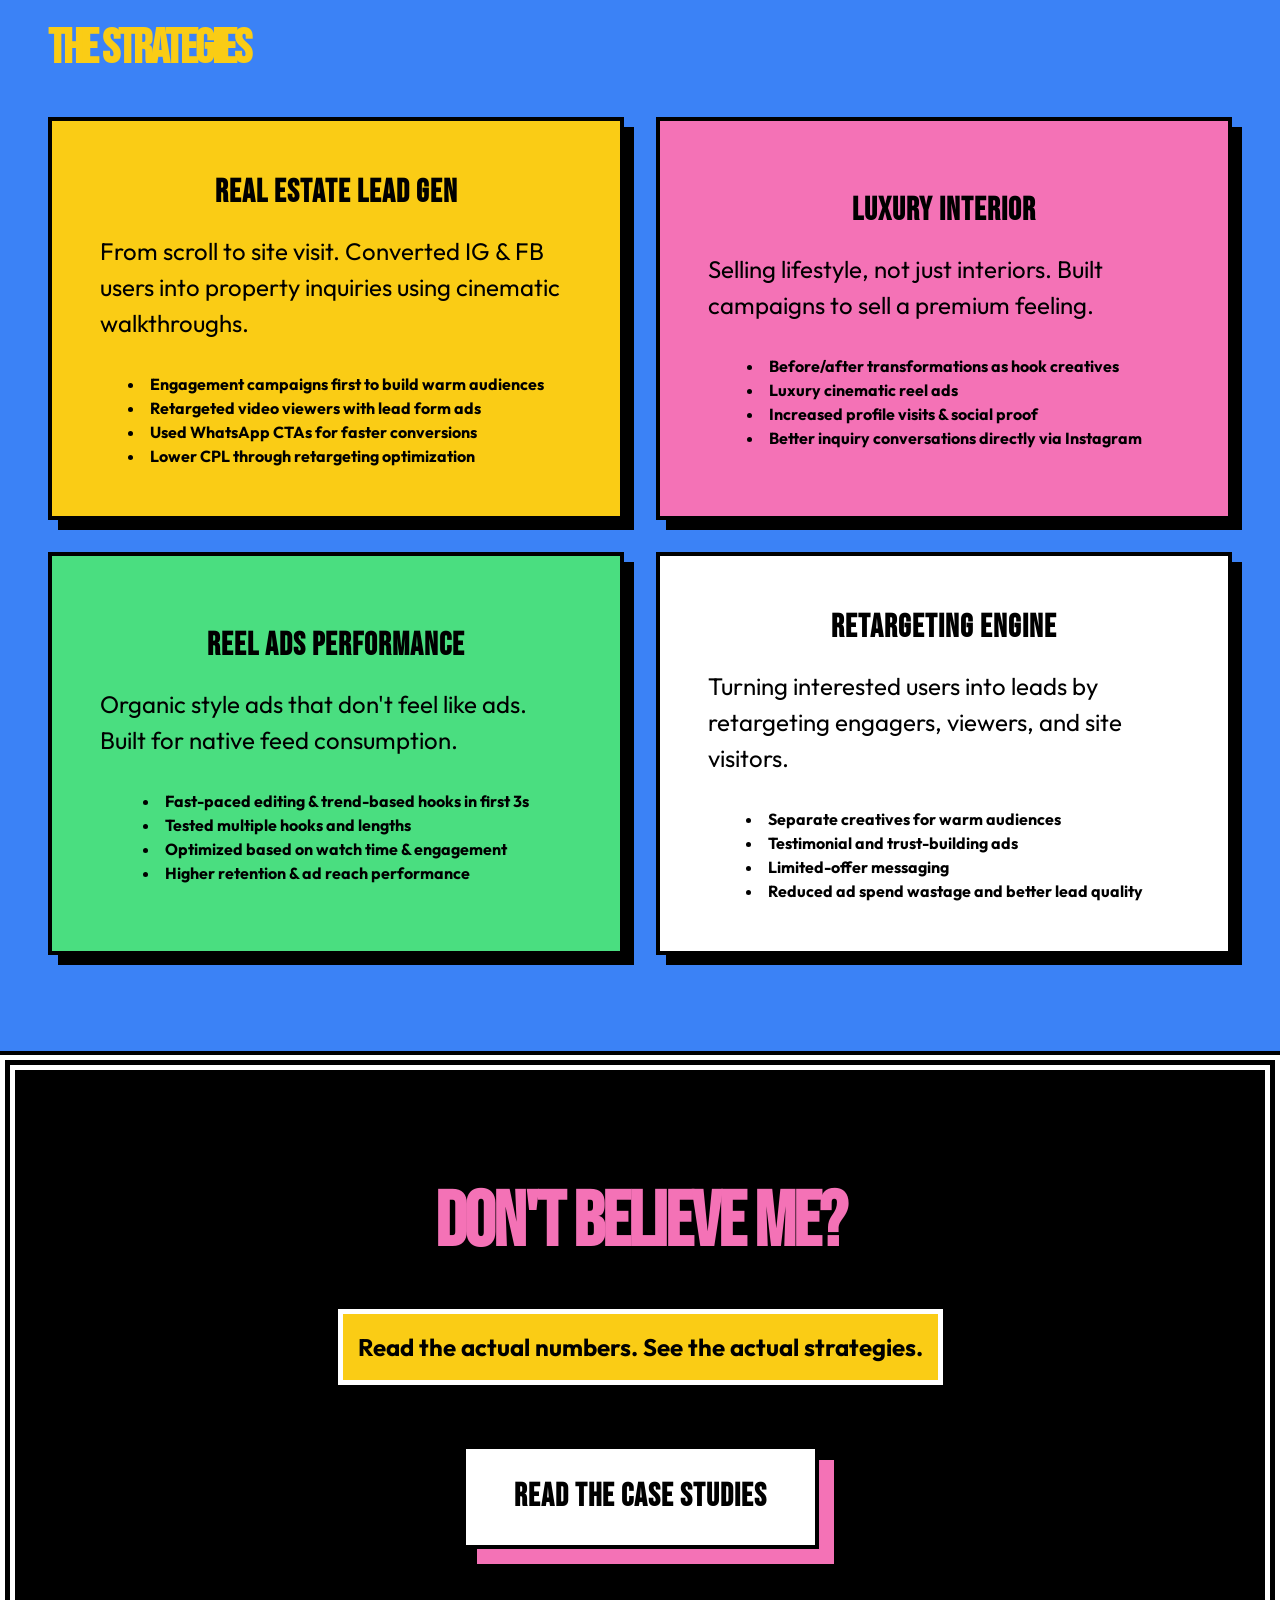
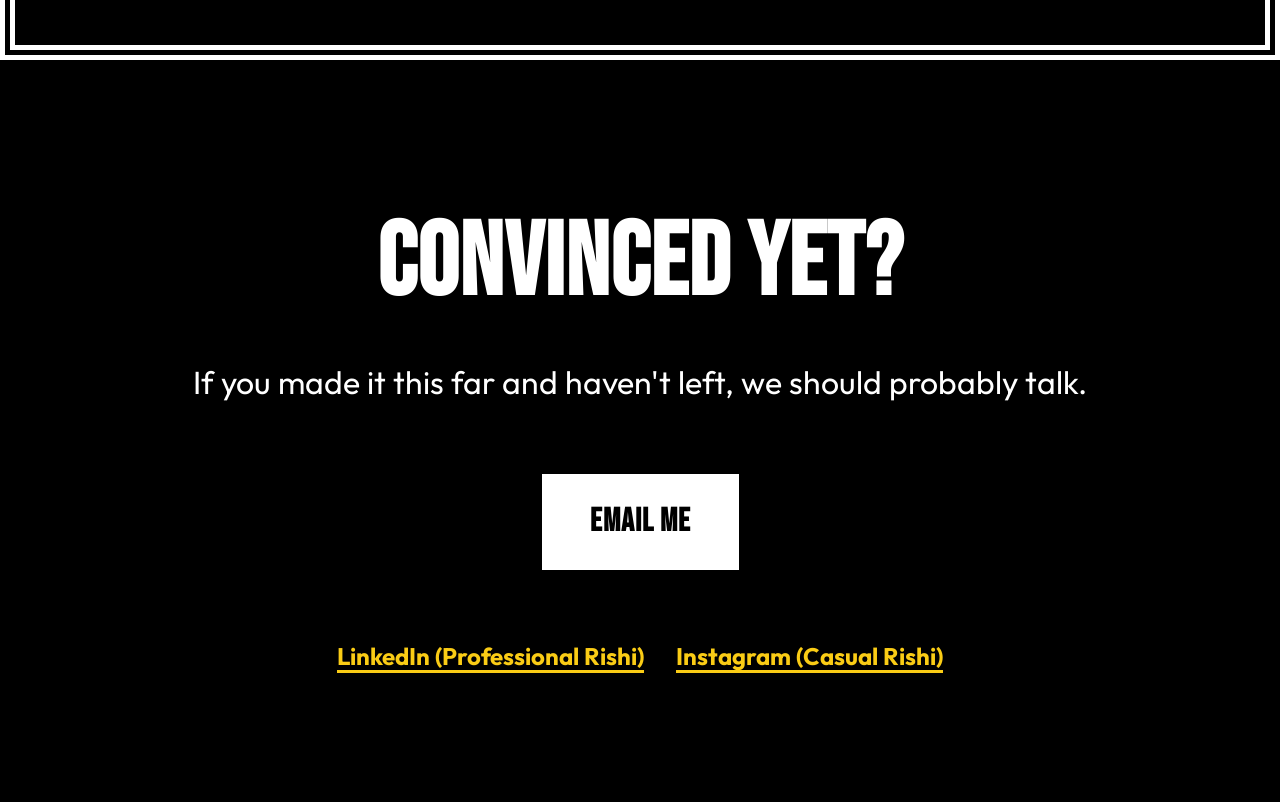
==== commit 5b8eb1da: "Add 6M subscriber badge and YouTube link to Vicky Patel" ====
--- a/index.html
+++ b/index.html
@@ -170,9 +170,13 @@
                     <!-- Card 2 -->
                     <div style="background: black; padding: 40px; border: 4px solid black; box-shadow: 15px 15px 0px var(--pink); transition: transform 0.2s;" onmouseover="this.style.transform='translate(-5px, -5px)';" onmouseout="this.style.transform='translate(0, 0)';">
                         <h4 style="color: var(--pink); font-size: 1rem; text-transform: uppercase; letter-spacing: 2px; margin-bottom: 10px; font-family: 'Outfit', sans-serif; font-weight: bold;">Entertainment & Choreography</h4>
-                        <h3 style="font-size: 2.2rem; color: white; margin-bottom: 20px;">@vickypateldance</h3>
-                        <p style="color: rgba(255,255,255,0.8); font-size: 1.1rem; margin-bottom: 30px; font-family: 'Outfit', sans-serif; line-height: 1.5;">Full-stack account management. Scaled audience engagement through dynamic shoot direction, fast-paced retention editing, and strategic content scheduling.</p>
-                        <a href="https://www.instagram.com/vickypateldance/" target="_blank" class="brutal-btn" style="background: var(--pink); color: black; padding: 10px 20px; font-size: 1.2rem; display: inline-block; border-color: var(--pink);">VIEW PROFILE ➔</a>
+                        <h3 style="font-size: 2.2rem; color: white; margin-bottom: 10px;">@vickypateldance</h3>
+                        <div style="background: #FF0000; color: white; display: inline-block; padding: 5px 15px; font-weight: 900; font-size: 0.9rem; margin-bottom: 20px; text-transform: uppercase; letter-spacing: 1px;">6 Million+ YouTube Subs</div>
+                        <p style="color: rgba(255,255,255,0.8); font-size: 1.1rem; margin-bottom: 30px; font-family: 'Outfit', sans-serif; line-height: 1.5;">Full-stack account management. Scaled massive audience engagement through dynamic shoot direction, fast-paced retention editing, and strategic cross-platform content scheduling.</p>
+                        <div style="display: flex; gap: 10px; flex-wrap: wrap;">
+                            <a href="https://www.instagram.com/vickypateldance/" target="_blank" class="brutal-btn" style="background: var(--pink); color: black; padding: 10px 20px; font-size: 1rem; border-color: var(--pink);">INSTAGRAM ➔</a>
+                            <a href="https://www.youtube.com/@vickypateldance" target="_blank" class="brutal-btn" style="background: white; color: black; padding: 10px 20px; font-size: 1rem; border-color: white;">YOUTUBE ➔</a>
+                        </div>
                     </div>
 
                     <!-- Card 3 -->
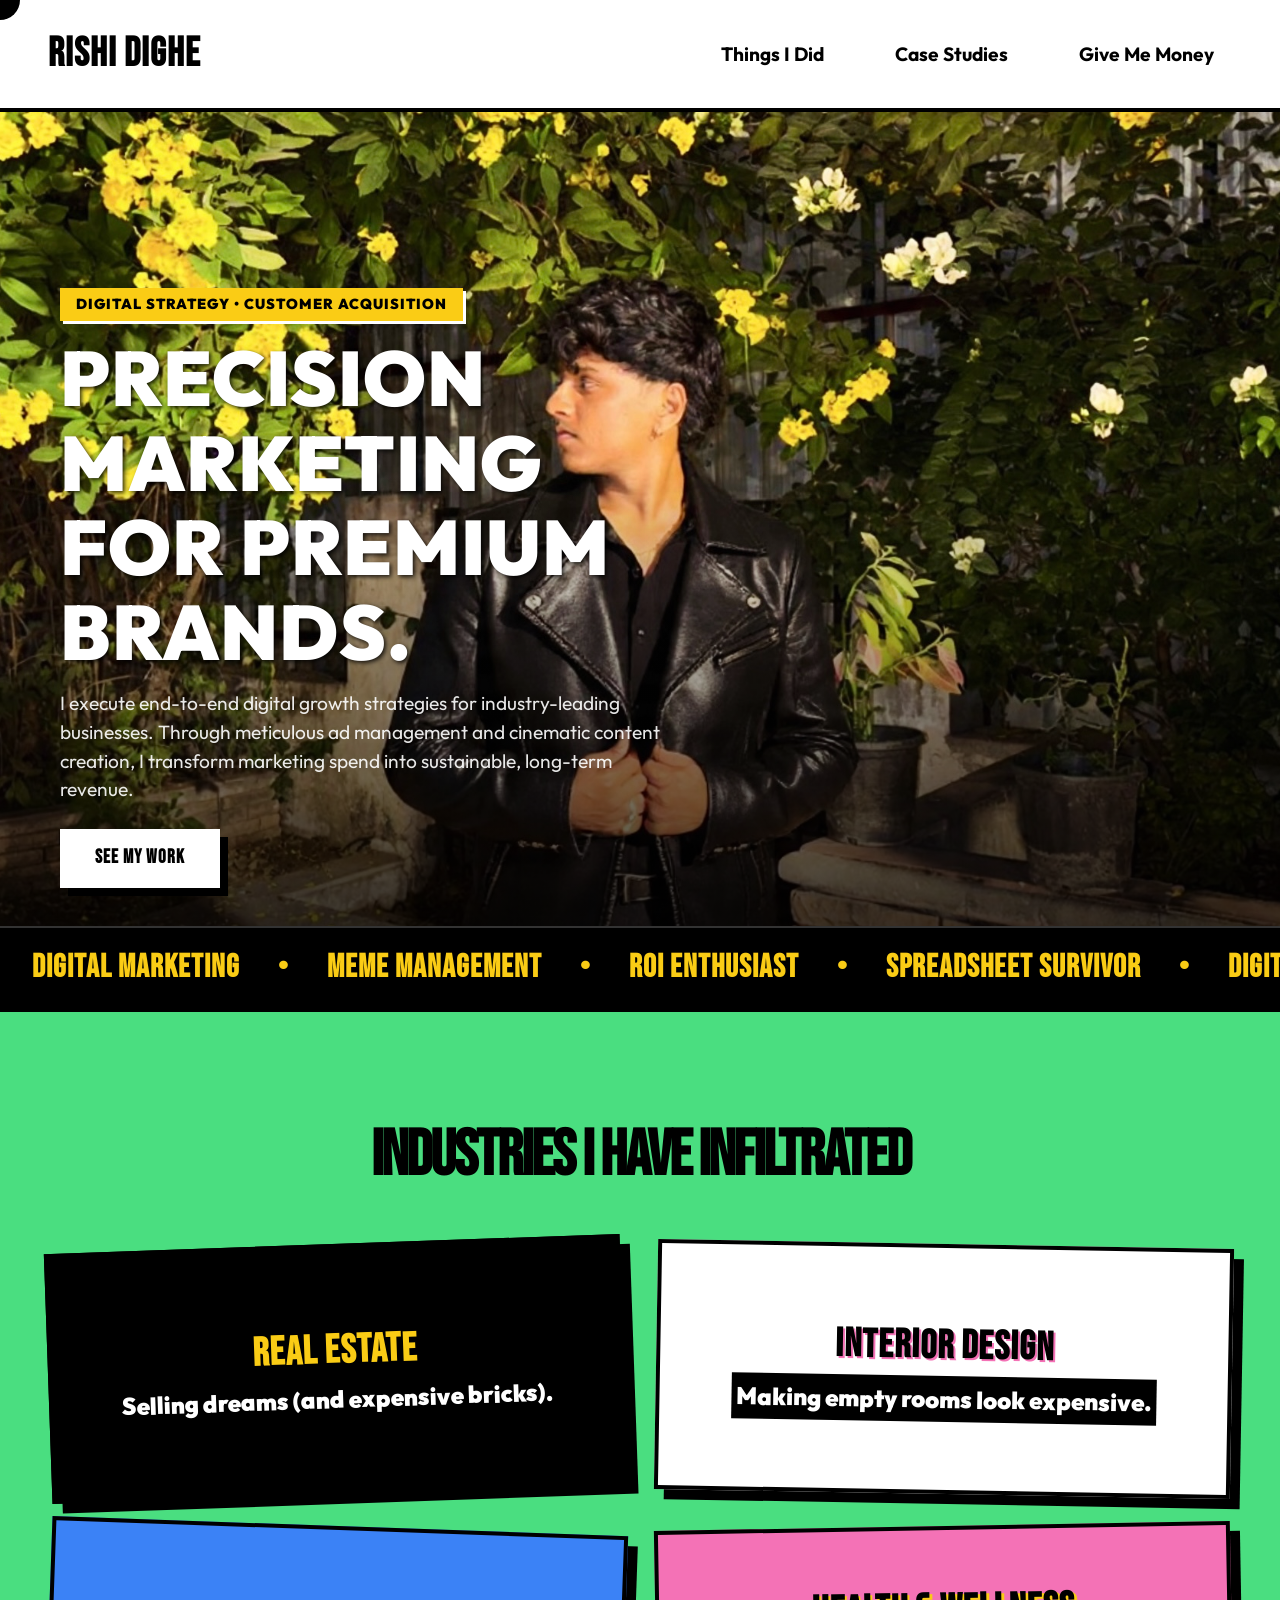
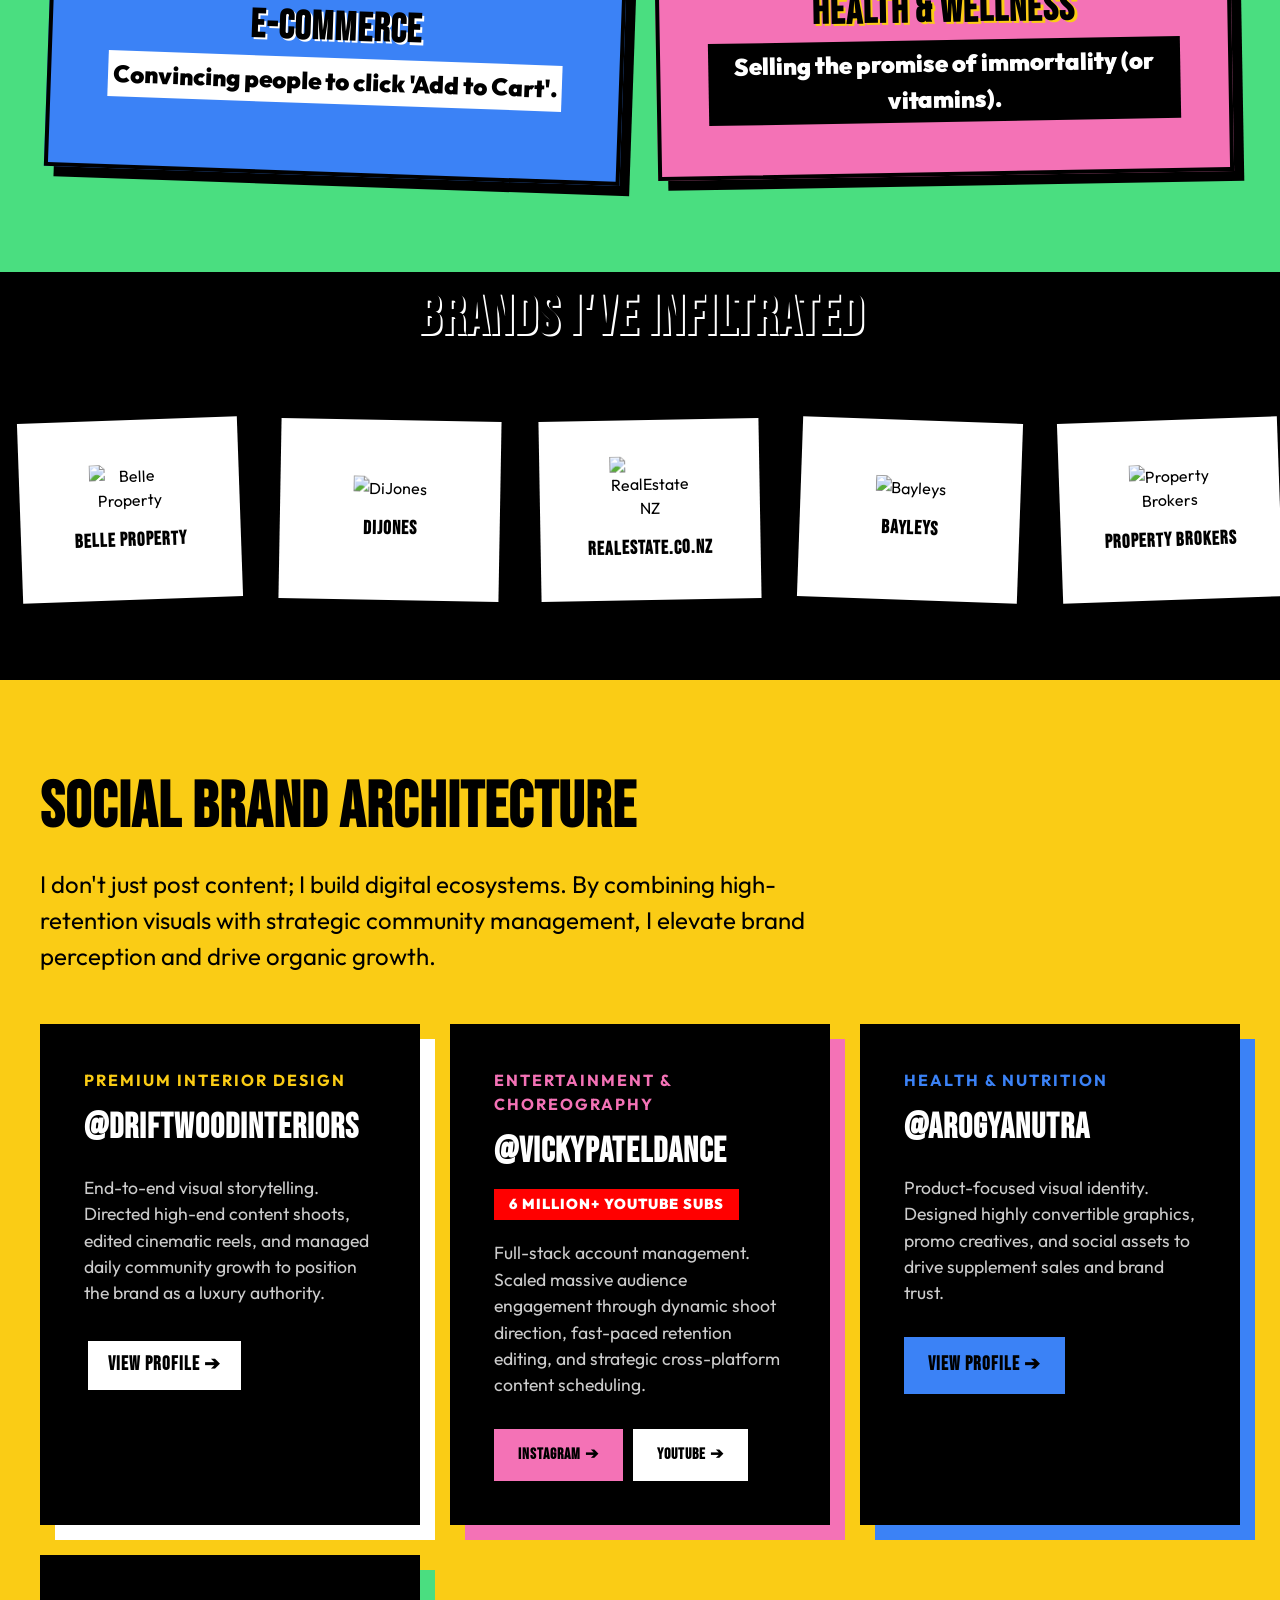
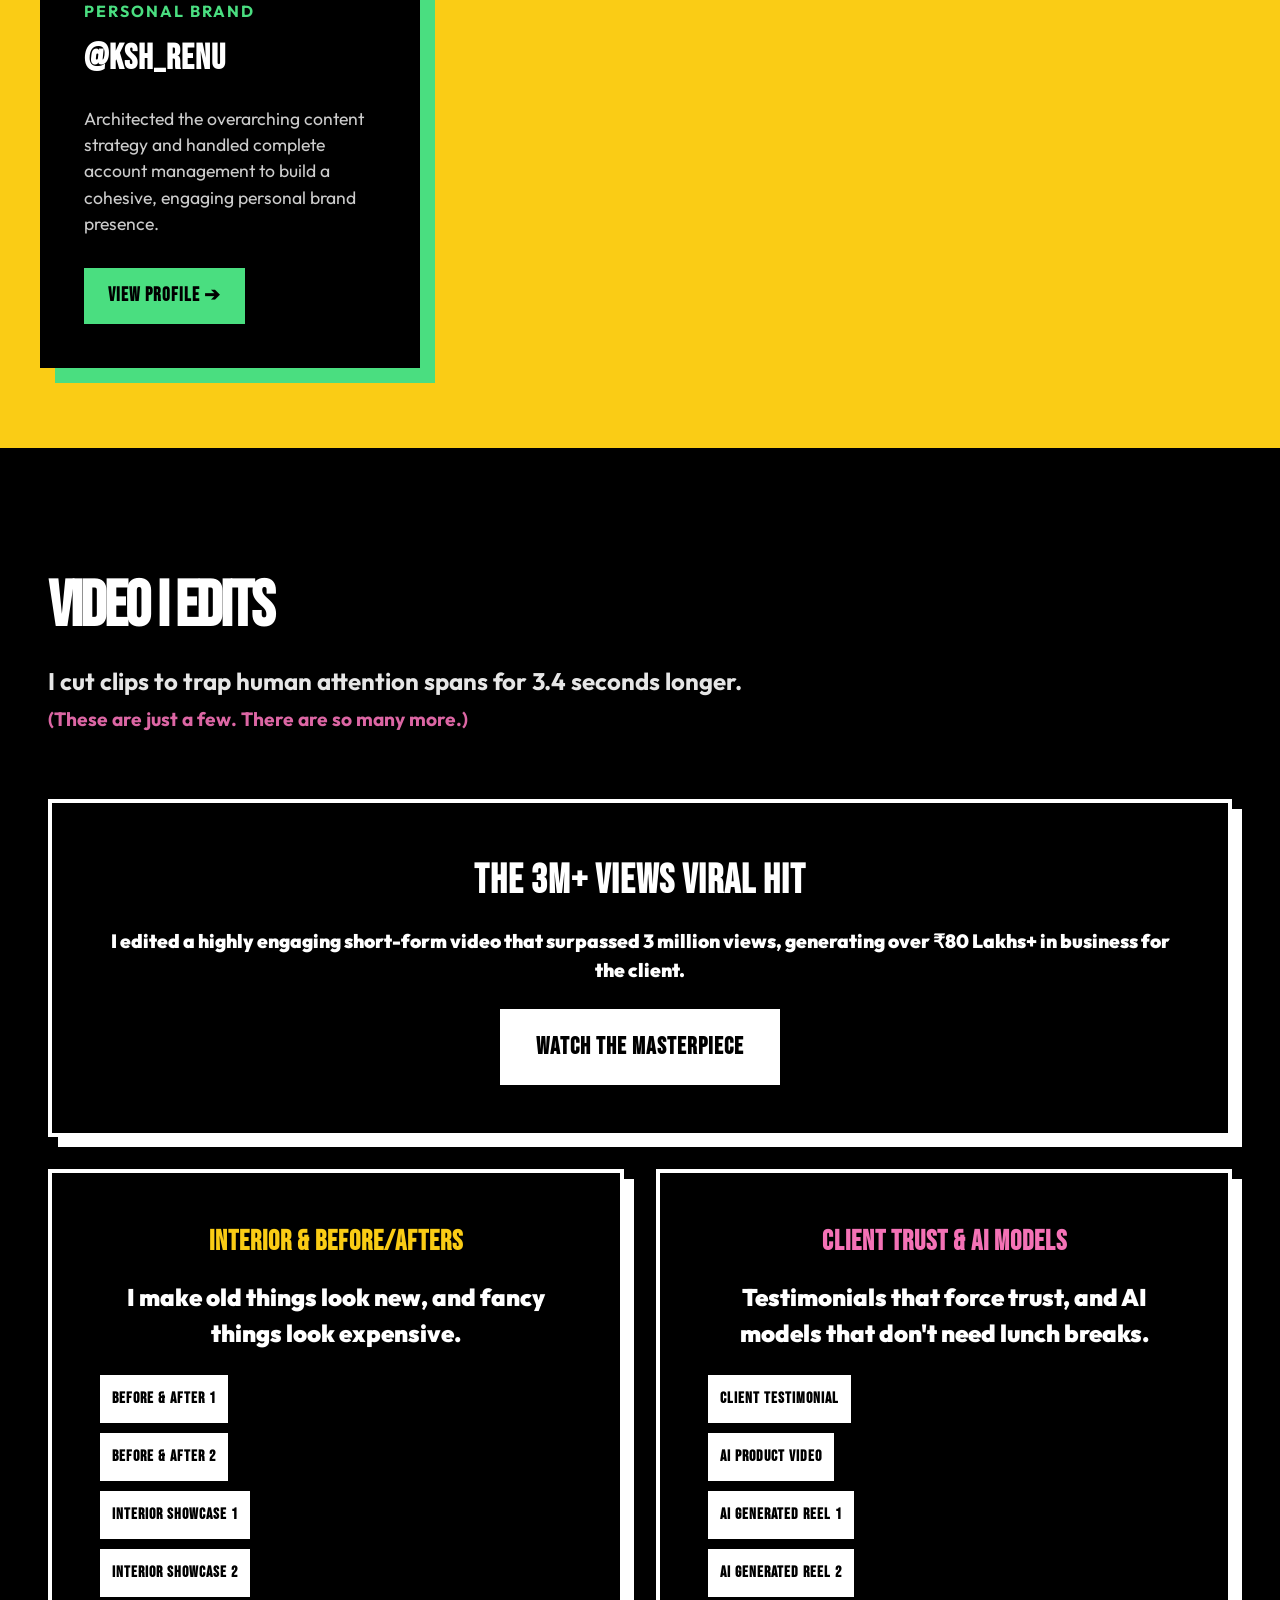
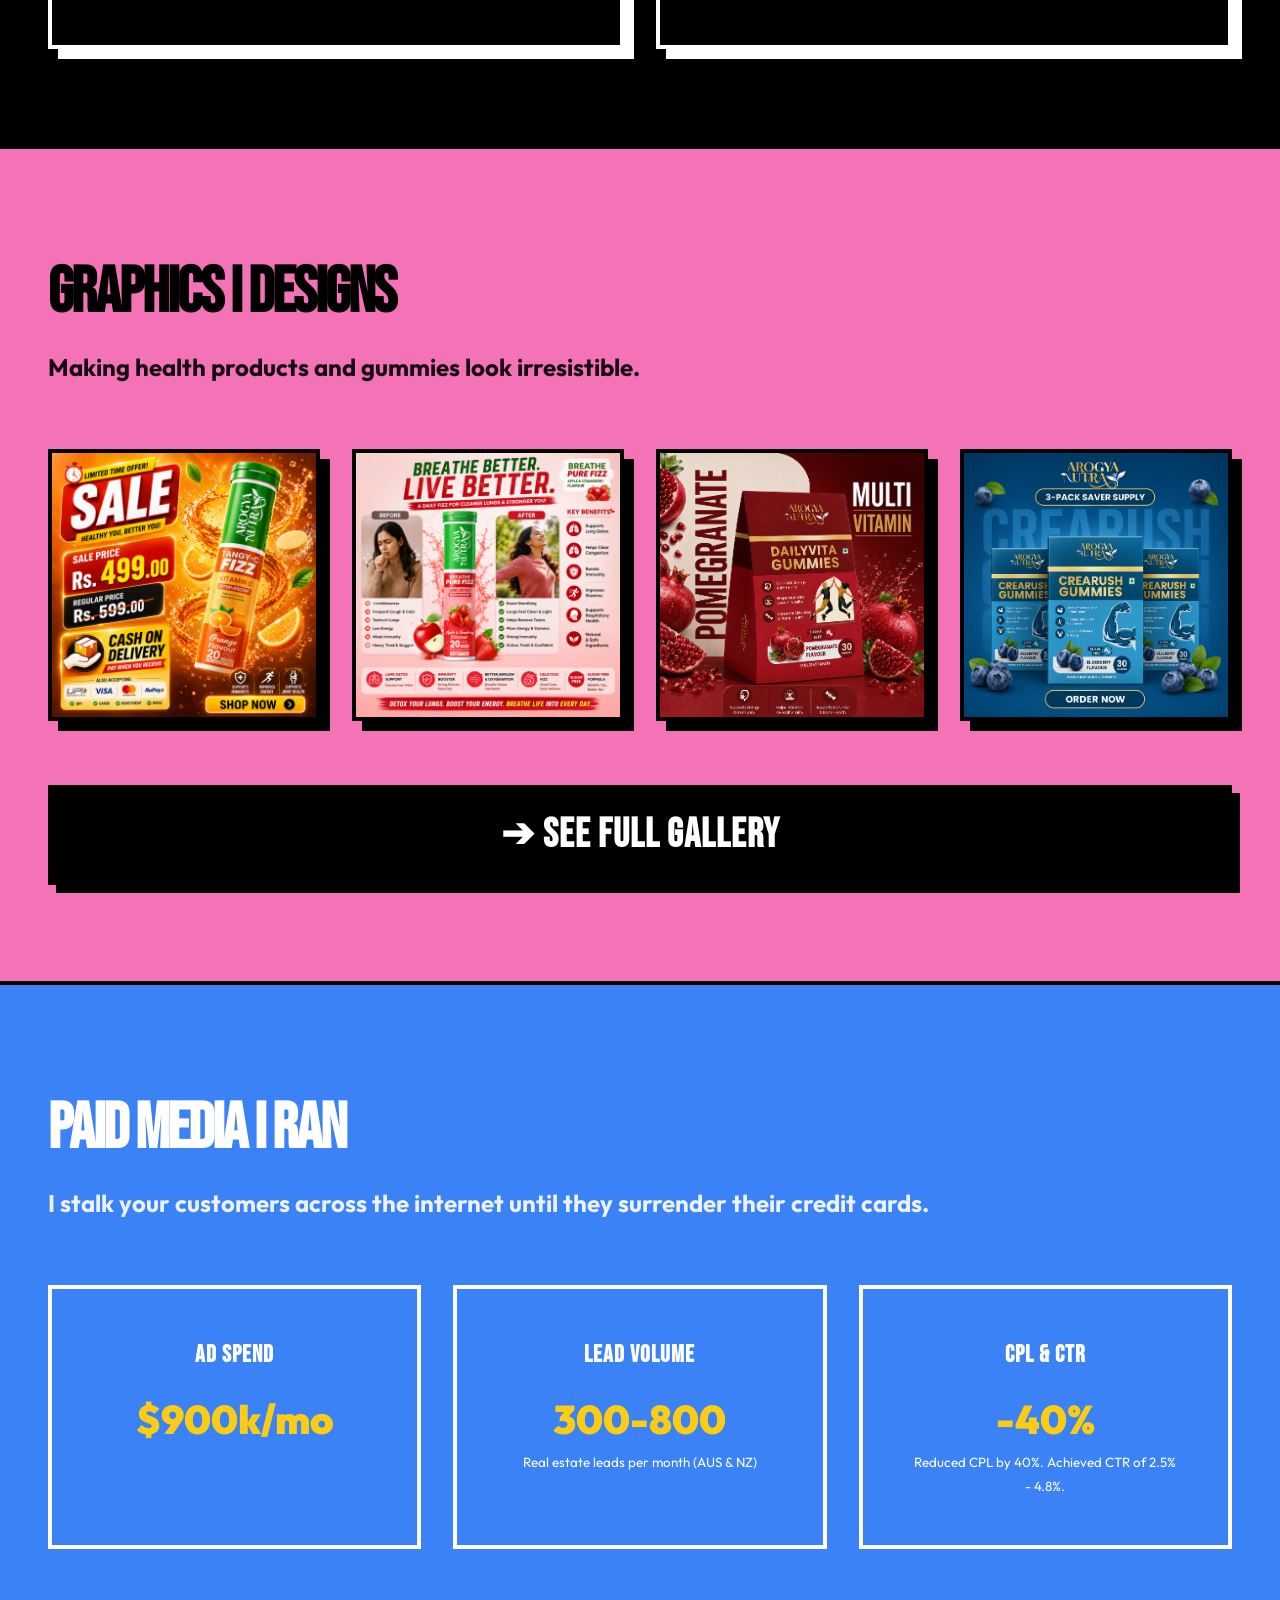
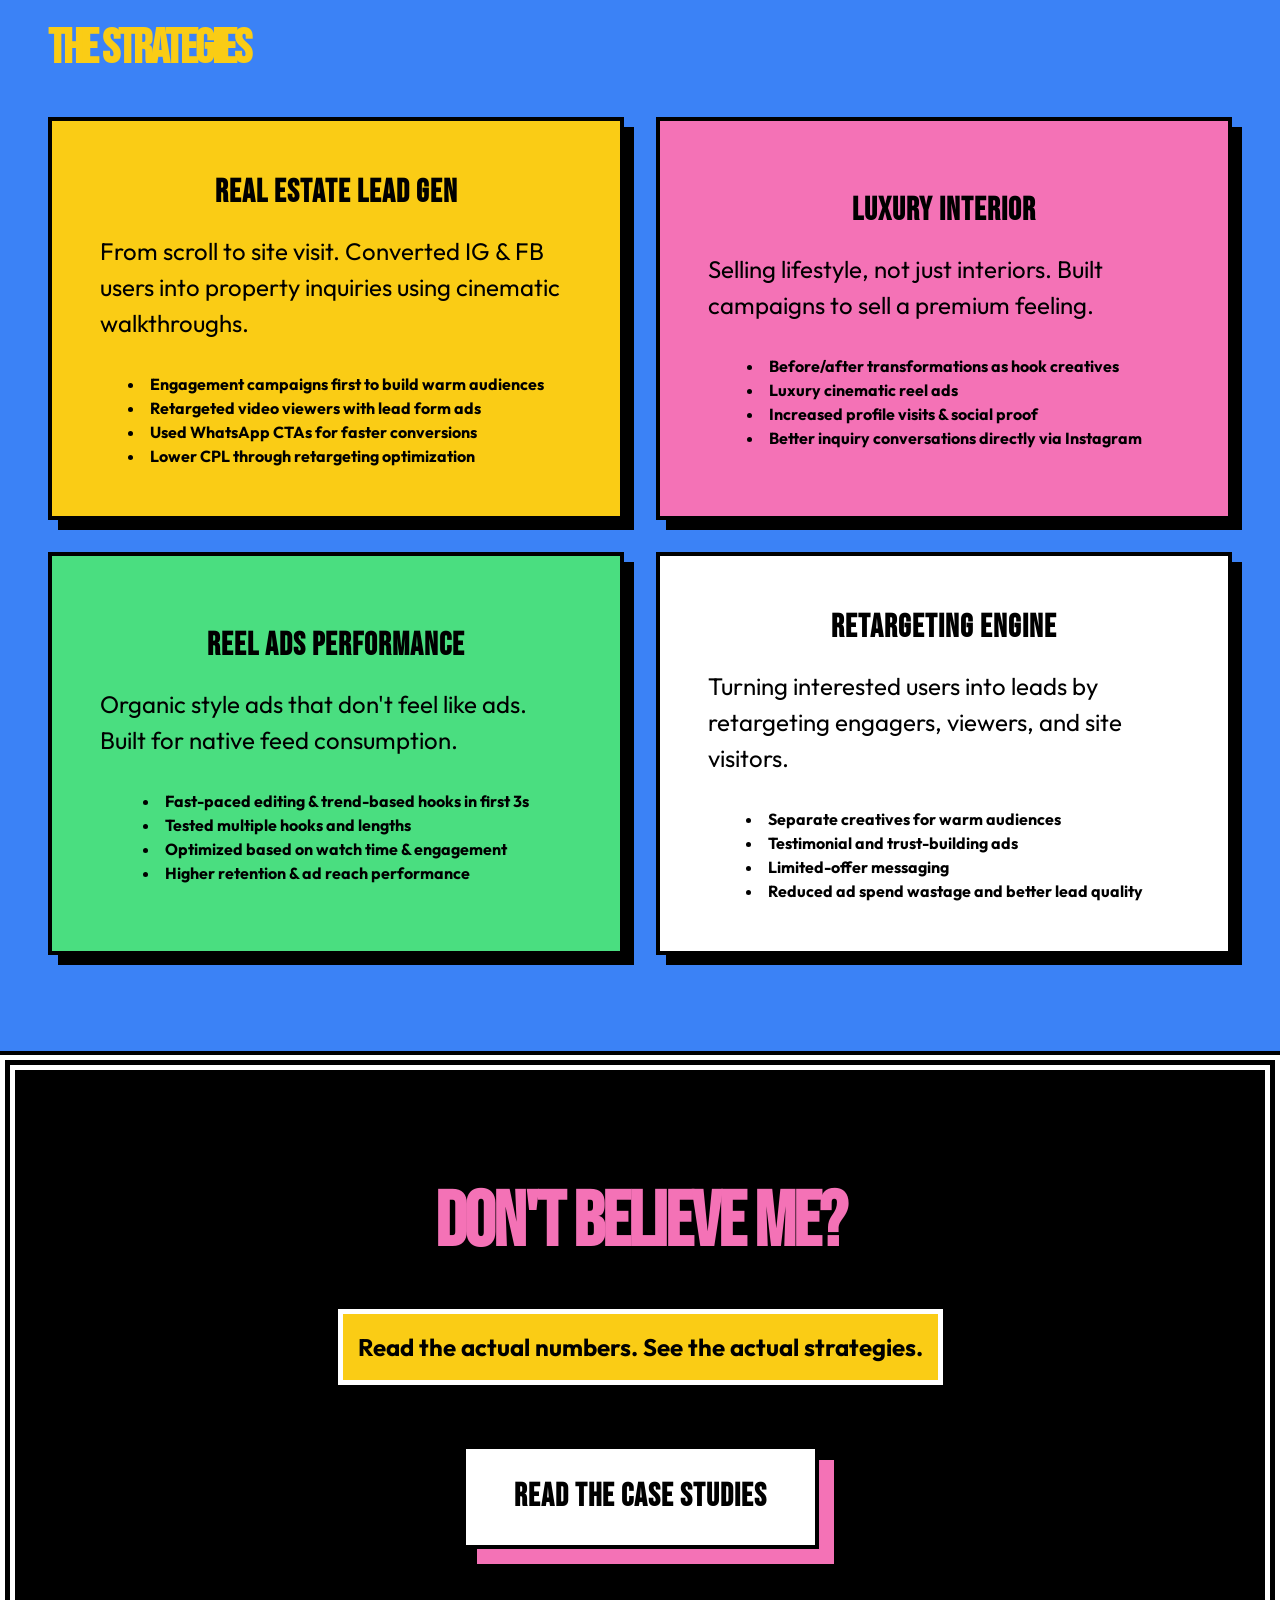
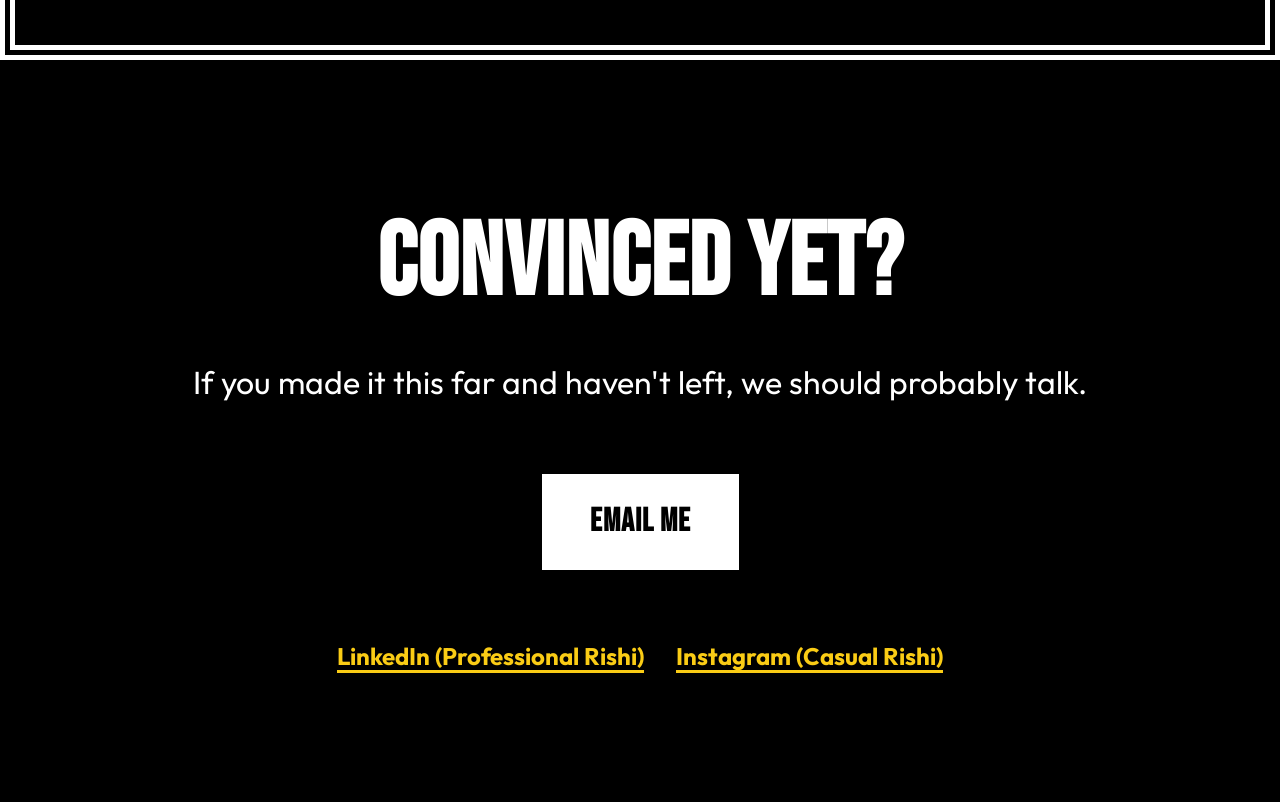
==== commit d07cc06a: "Add interactive magic inverted cursor" ====
--- a/index.html
+++ b/index.html
@@ -353,5 +353,67 @@
     </footer>
 
     <script src="main.js"></script>
+
+    <!-- Magic Inverted Cursor -->
+    <div id="magic-cursor"></div>
+    <style>
+    /* Hide the default cursor for non-touch devices */
+    @media (pointer: fine) {
+        body, a, button, .brutal-btn, .marquee {
+            cursor: none !important;
+        }
+    }
+
+    #magic-cursor {
+        position: fixed;
+        top: 0;
+        left: 0;
+        width: 40px;
+        height: 40px;
+        background: white;
+        border-radius: 50%;
+        pointer-events: none;
+        z-index: 99999;
+        mix-blend-mode: difference;
+        transform: translate(-50%, -50%);
+        transition: width 0.2s ease-out, height 0.2s ease-out, border 0.2s ease-out;
+        display: none;
+    }
+
+    @media (pointer: fine) {
+        #magic-cursor {
+            display: block;
+        }
+    }
+
+    .magic-hover {
+        width: 100px !important;
+        height: 100px !important;
+        background: transparent !important;
+        border: 4px solid white;
+    }
+    </style>
+    <script>
+        const cursor = document.getElementById('magic-cursor');
+        
+        document.addEventListener('mousemove', (e) => {
+            requestAnimationFrame(() => {
+                cursor.style.left = e.clientX + 'px';
+                cursor.style.top = e.clientY + 'px';
+            });
+        });
+
+        // Add hover effect to interactive elements and large text
+        const hoverElements = document.querySelectorAll('a, button, .brutal-btn, h1, h2, h3, img, span');
+        
+        hoverElements.forEach(el => {
+            el.addEventListener('mouseenter', () => {
+                cursor.classList.add('magic-hover');
+            });
+            el.addEventListener('mouseleave', () => {
+                cursor.classList.remove('magic-hover');
+            });
+        });
+    </script>
 </body>
 </html>
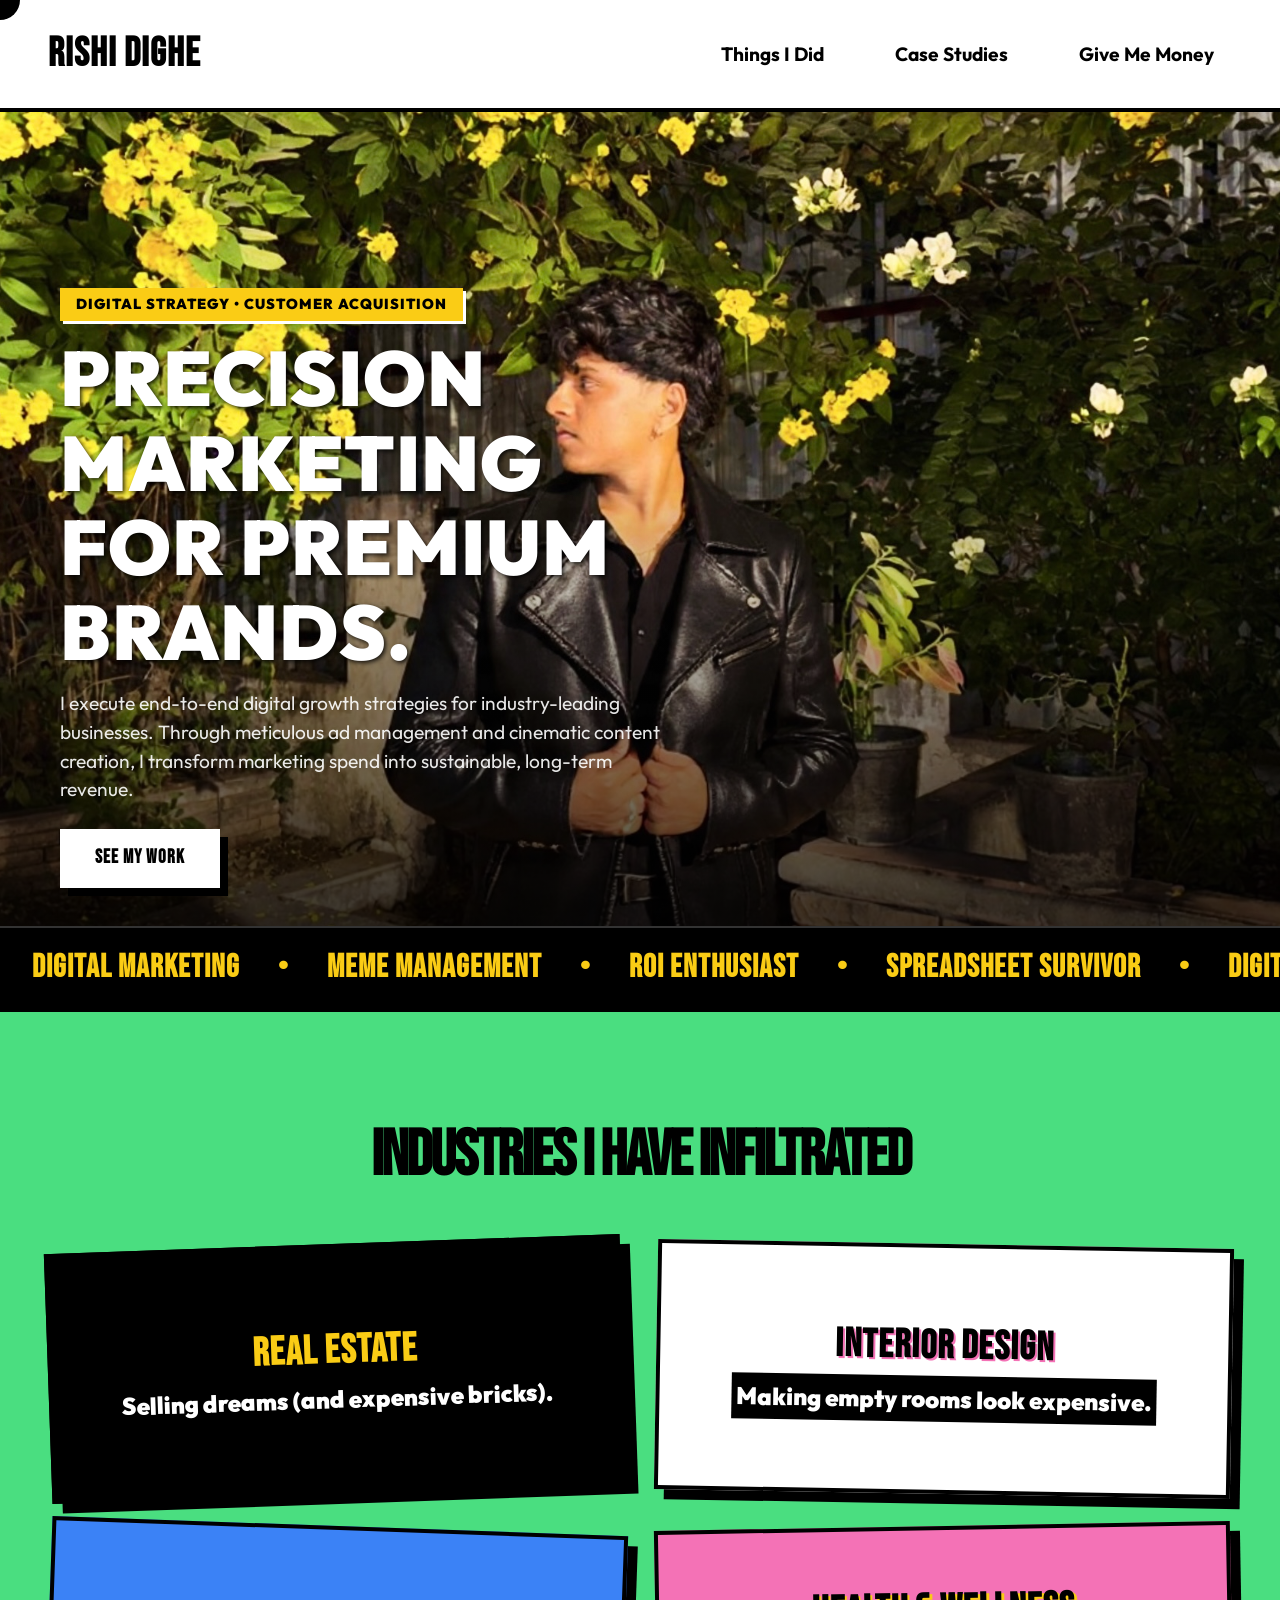
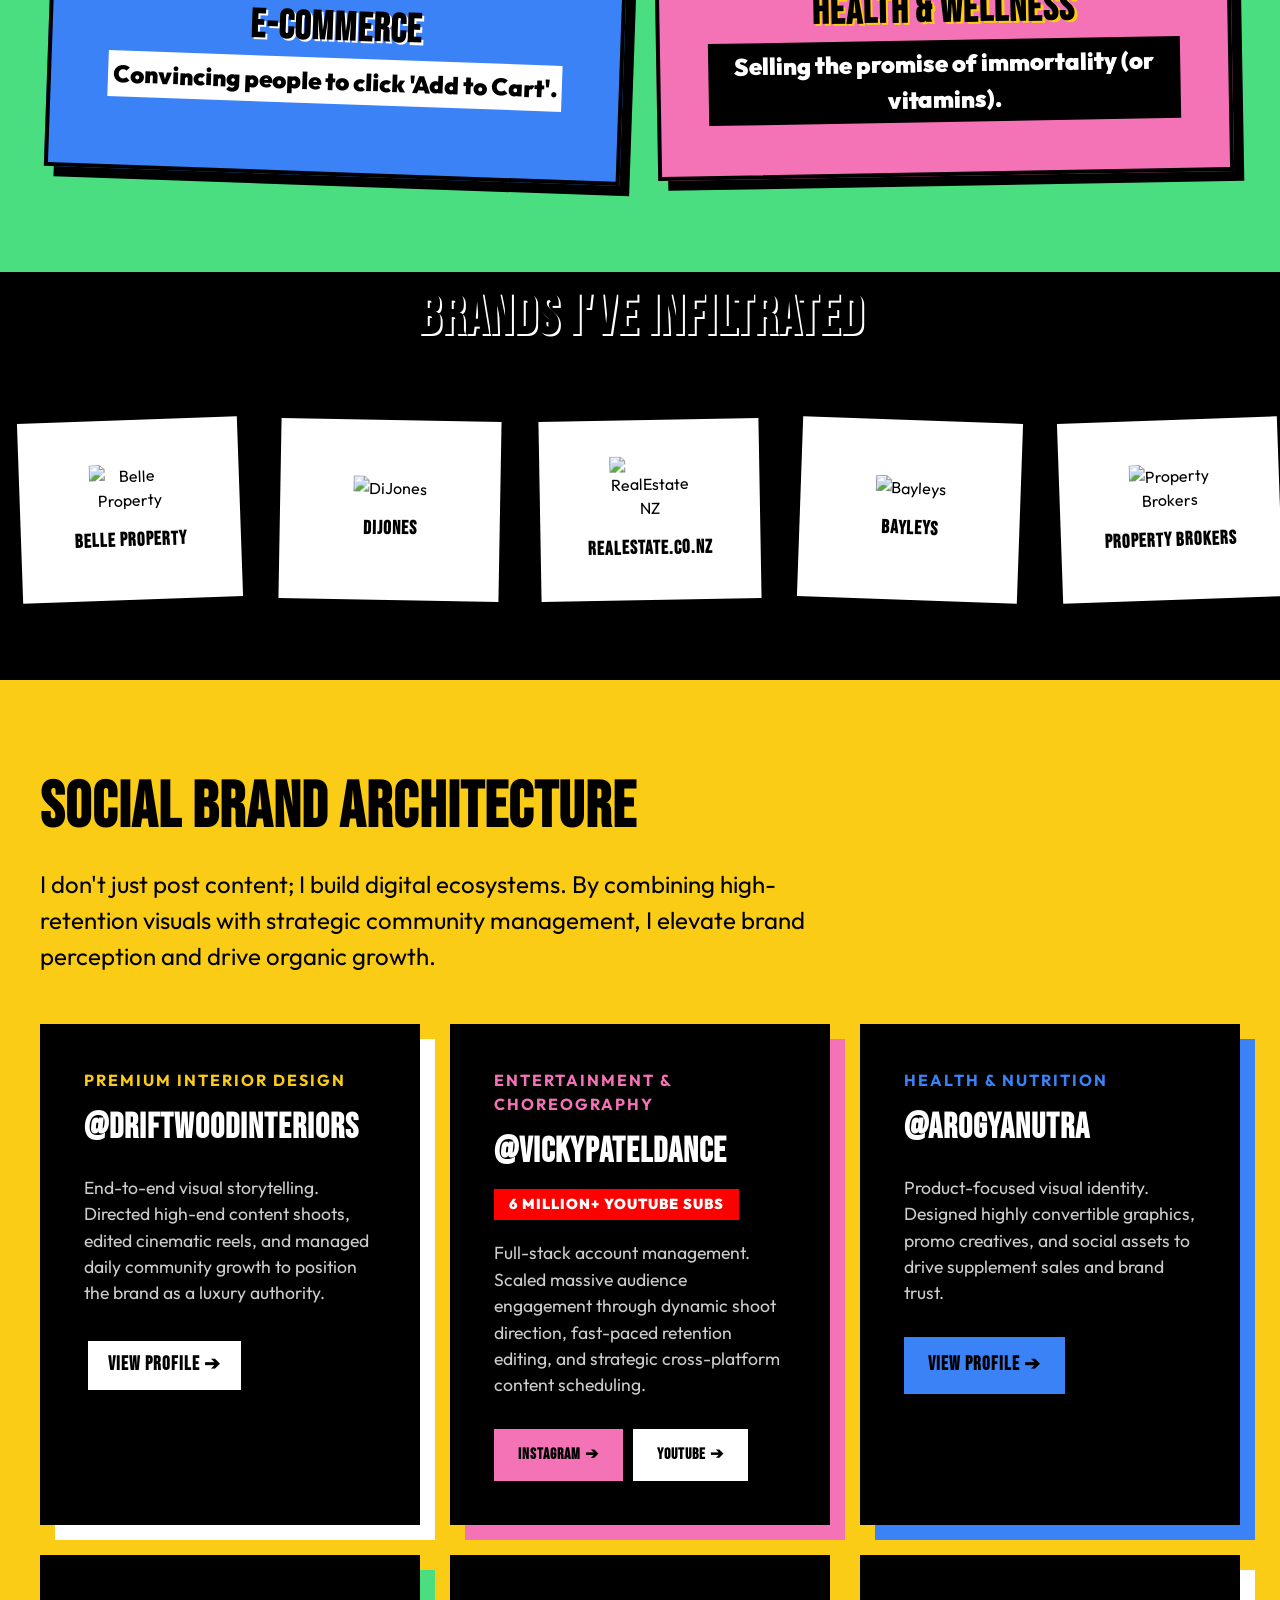
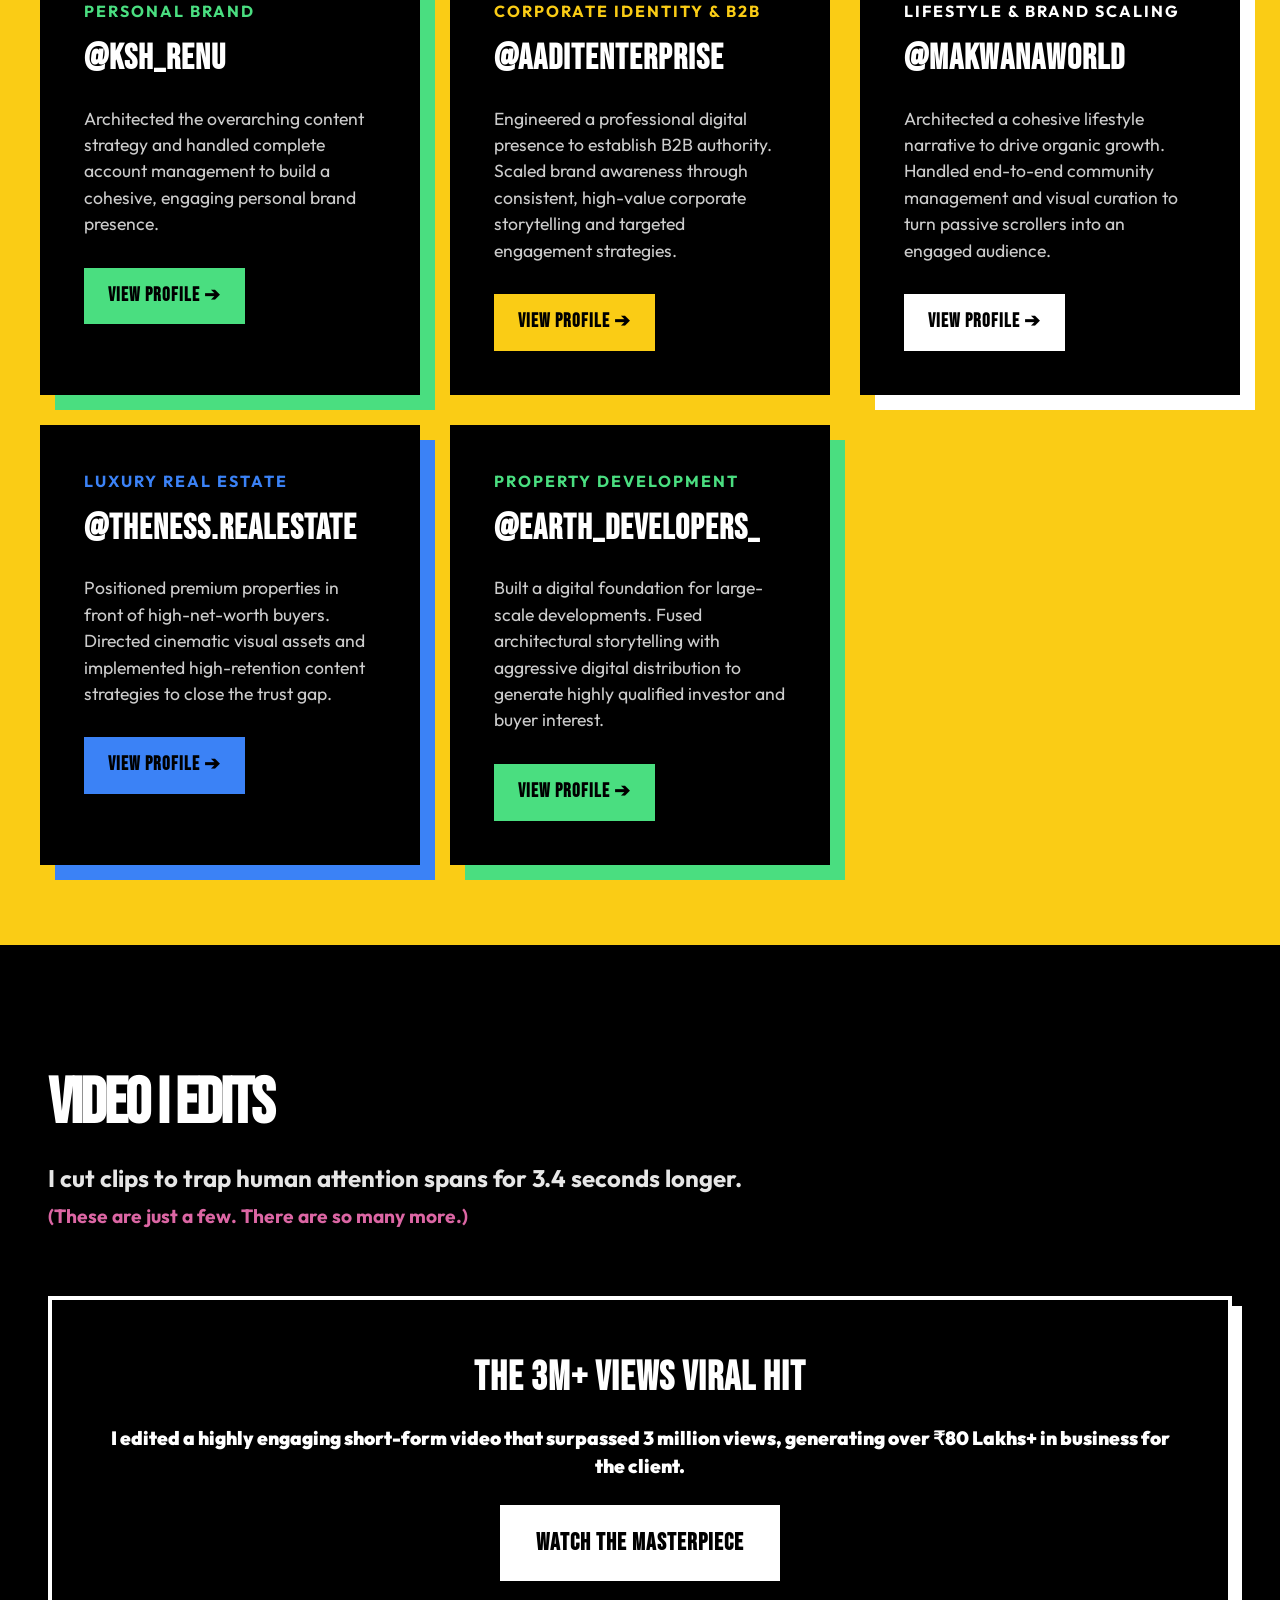
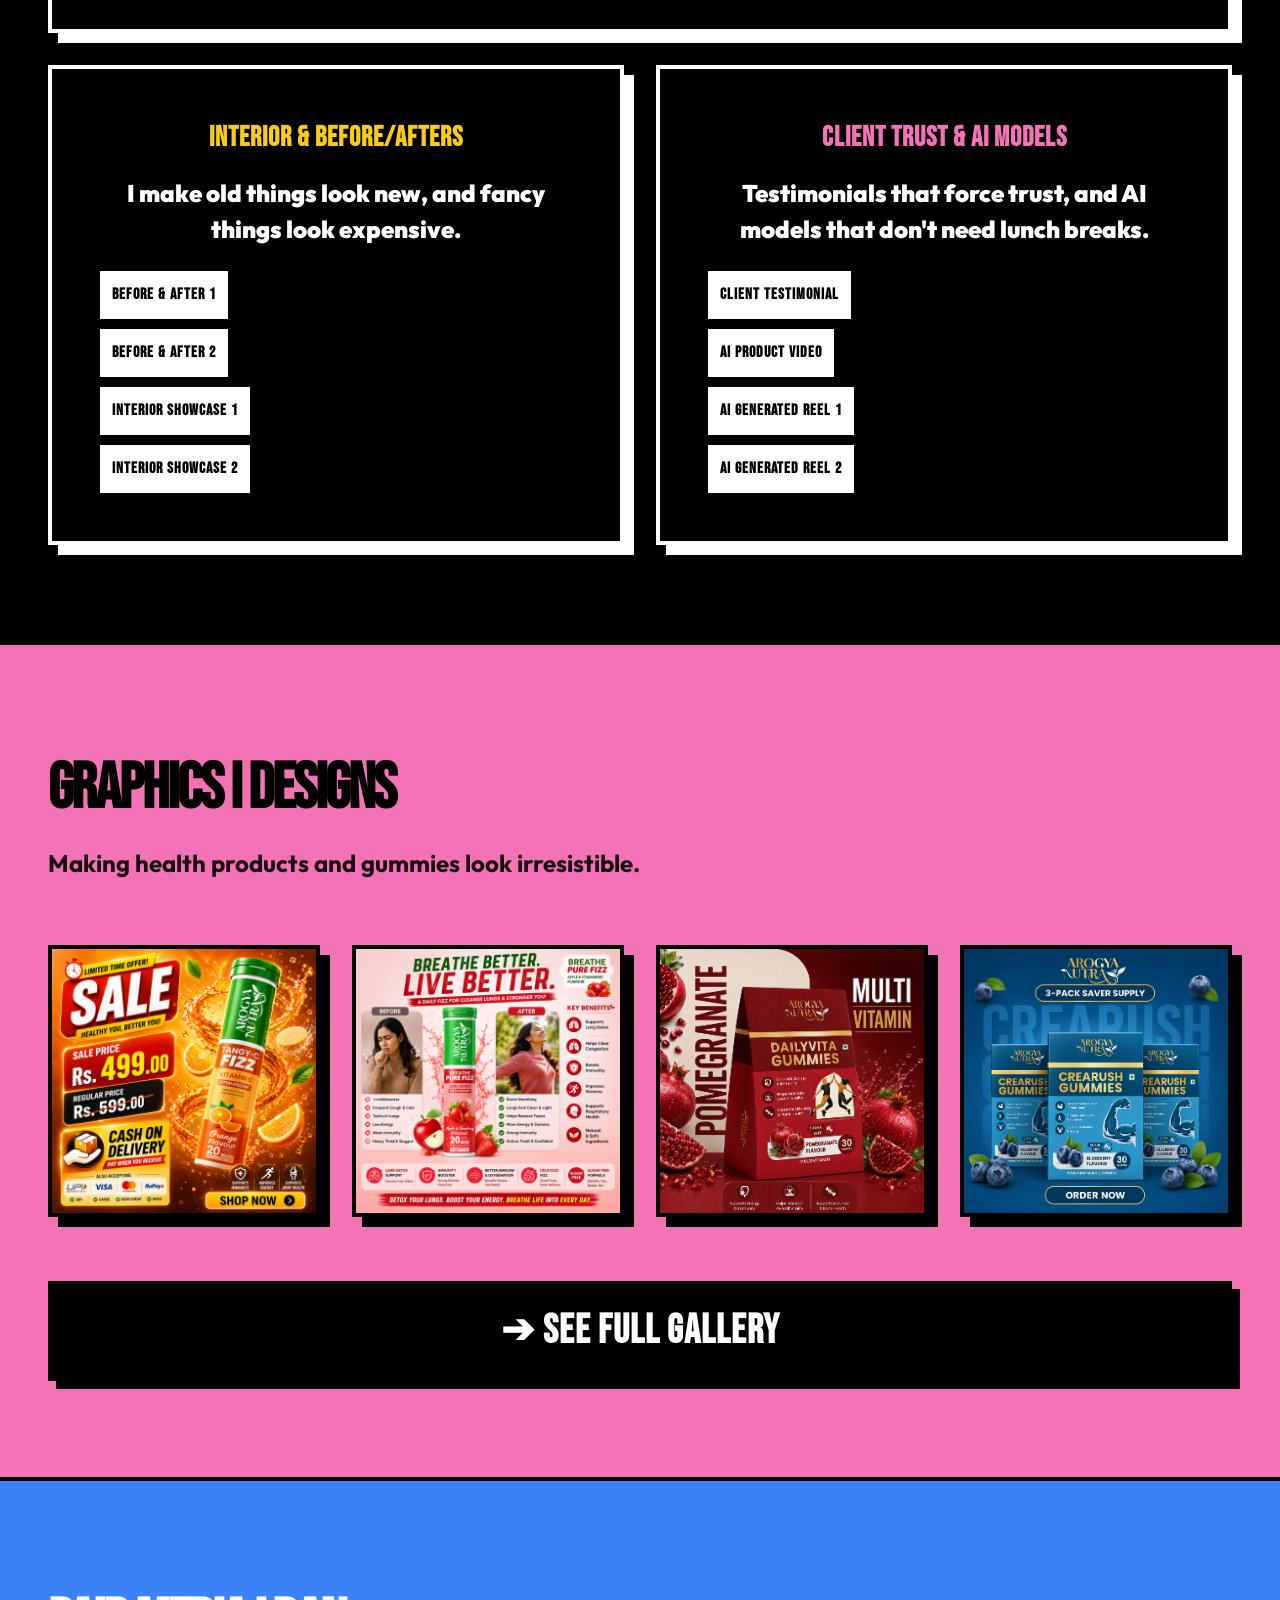
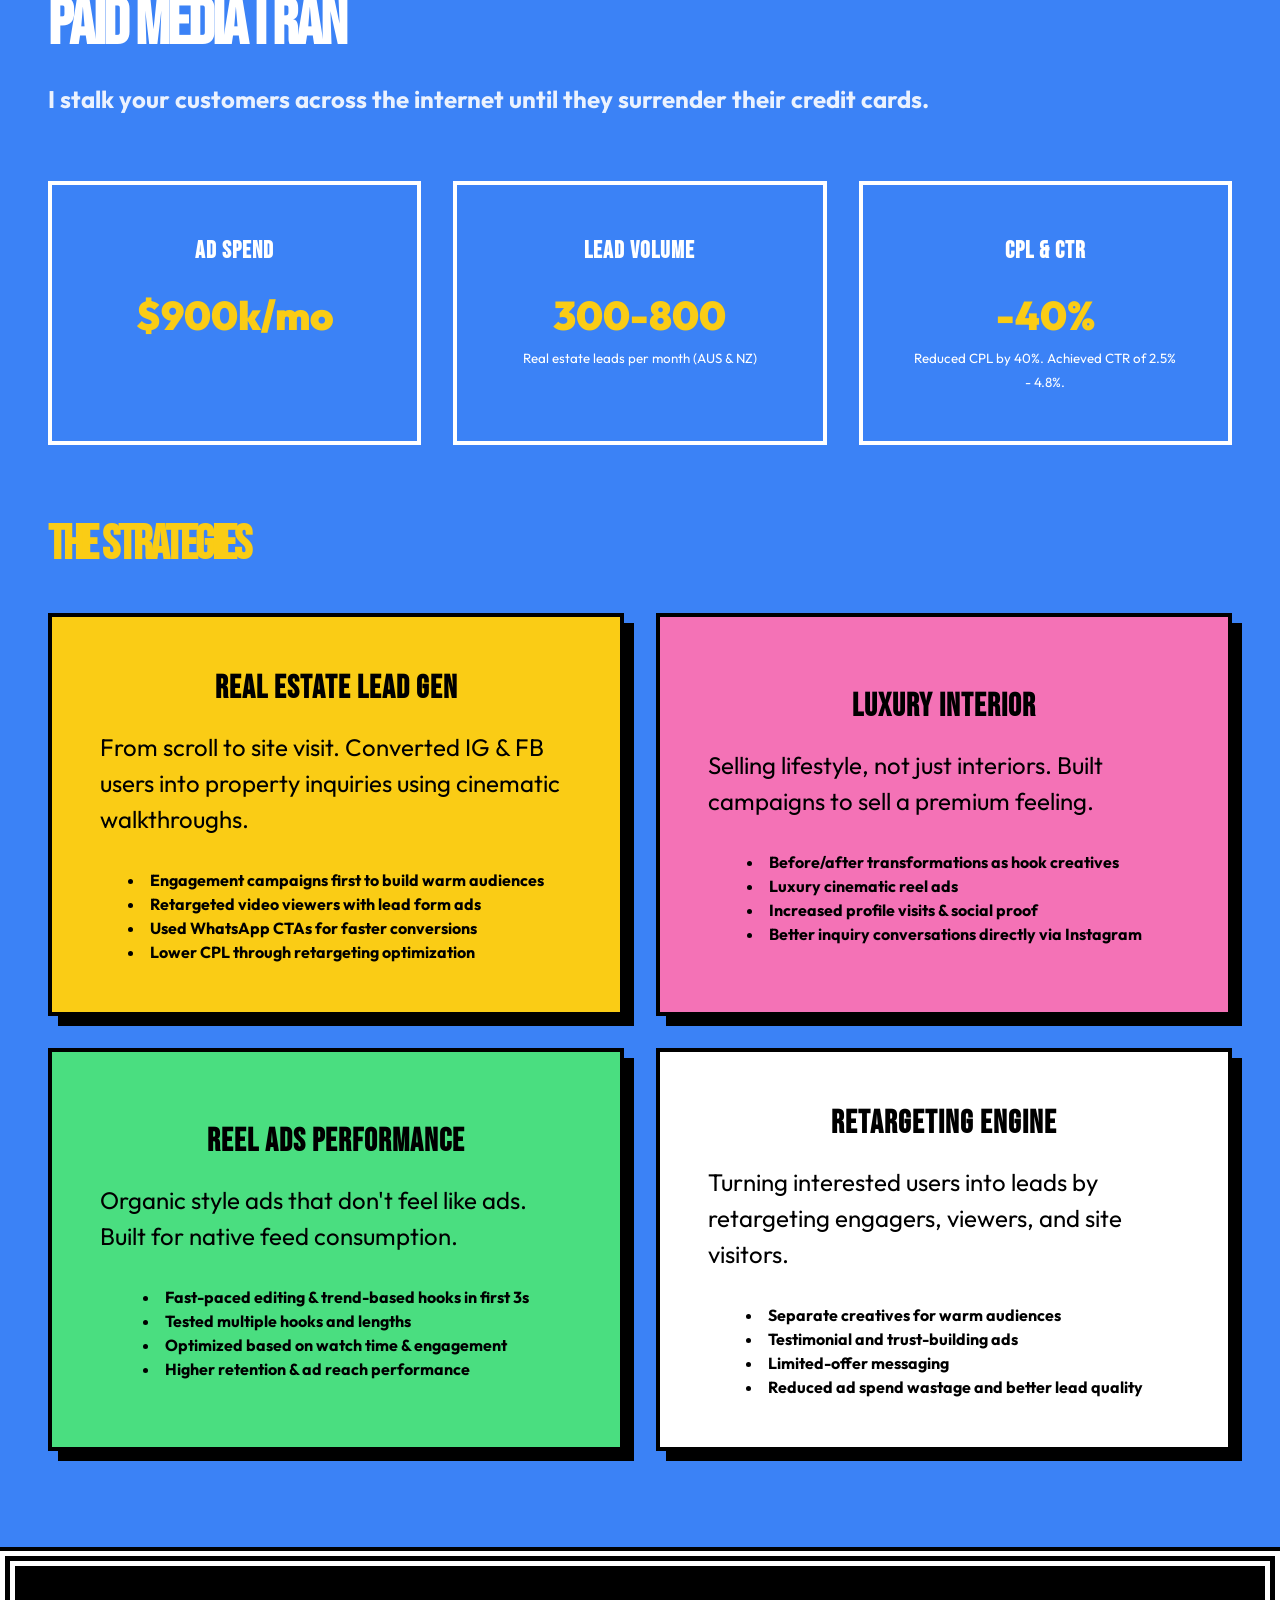
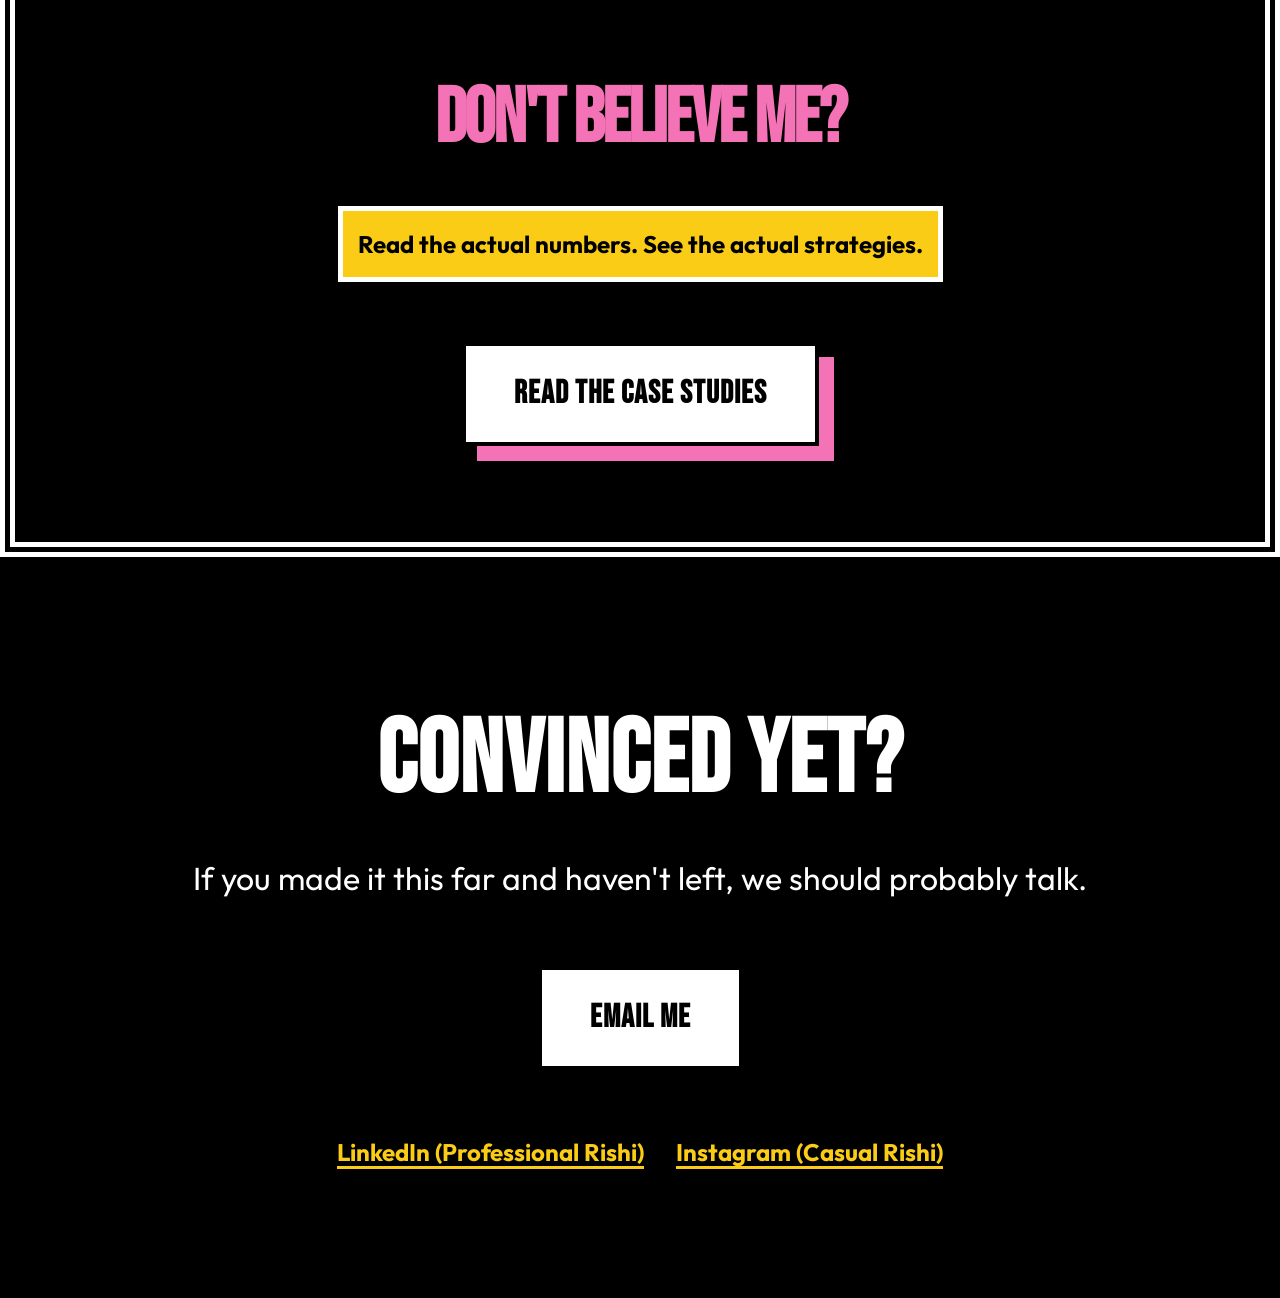
==== commit 60eeb611: "Add 4 new SMM profile cards" ====
--- a/index.html
+++ b/index.html
@@ -195,6 +195,38 @@
                         <a href="https://www.instagram.com/ksh_renu/" target="_blank" class="brutal-btn" style="background: var(--green); color: black; padding: 10px 20px; font-size: 1.2rem; display: inline-block; border-color: var(--green);">VIEW PROFILE ➔</a>
                     </div>
 
+                    <!-- Card 5 -->
+                    <div style="background: black; padding: 40px; border: 4px solid black; box-shadow: 15px 15px 0px var(--yellow); transition: transform 0.2s;" onmouseover="this.style.transform='translate(-5px, -5px)';" onmouseout="this.style.transform='translate(0, 0)';">
+                        <h4 style="color: var(--yellow); font-size: 1rem; text-transform: uppercase; letter-spacing: 2px; margin-bottom: 10px; font-family: 'Outfit', sans-serif; font-weight: bold;">Corporate Identity & B2B</h4>
+                        <h3 style="font-size: 2.2rem; color: white; margin-bottom: 20px;">@aaditenterprise</h3>
+                        <p style="color: rgba(255,255,255,0.8); font-size: 1.1rem; margin-bottom: 30px; font-family: 'Outfit', sans-serif; line-height: 1.5;">Engineered a professional digital presence to establish B2B authority. Scaled brand awareness through consistent, high-value corporate storytelling and targeted engagement strategies.</p>
+                        <a href="https://www.instagram.com/aaditenterprise?igsh=MWpvanFxdG5qbWgzdw==" target="_blank" class="brutal-btn" style="background: var(--yellow); color: black; padding: 10px 20px; font-size: 1.2rem; display: inline-block; border-color: var(--yellow);">VIEW PROFILE ➔</a>
+                    </div>
+
+                    <!-- Card 6 -->
+                    <div style="background: black; padding: 40px; border: 4px solid black; box-shadow: 15px 15px 0px white; transition: transform 0.2s;" onmouseover="this.style.transform='translate(-5px, -5px)';" onmouseout="this.style.transform='translate(0, 0)';">
+                        <h4 style="color: white; font-size: 1rem; text-transform: uppercase; letter-spacing: 2px; margin-bottom: 10px; font-family: 'Outfit', sans-serif; font-weight: bold;">Lifestyle & Brand Scaling</h4>
+                        <h3 style="font-size: 2.2rem; color: white; margin-bottom: 20px;">@makwanaworld</h3>
+                        <p style="color: rgba(255,255,255,0.8); font-size: 1.1rem; margin-bottom: 30px; font-family: 'Outfit', sans-serif; line-height: 1.5;">Architected a cohesive lifestyle narrative to drive organic growth. Handled end-to-end community management and visual curation to turn passive scrollers into an engaged audience.</p>
+                        <a href="https://www.instagram.com/makwanaworld?igsh=eDZrcXl6Mzhrc3Np" target="_blank" class="brutal-btn" style="background: white; color: black; padding: 10px 20px; font-size: 1.2rem; display: inline-block; border-color: white;">VIEW PROFILE ➔</a>
+                    </div>
+
+                    <!-- Card 7 -->
+                    <div style="background: black; padding: 40px; border: 4px solid black; box-shadow: 15px 15px 0px var(--blue); transition: transform 0.2s;" onmouseover="this.style.transform='translate(-5px, -5px)';" onmouseout="this.style.transform='translate(0, 0)';">
+                        <h4 style="color: var(--blue); font-size: 1rem; text-transform: uppercase; letter-spacing: 2px; margin-bottom: 10px; font-family: 'Outfit', sans-serif; font-weight: bold;">Luxury Real Estate</h4>
+                        <h3 style="font-size: 2.2rem; color: white; margin-bottom: 20px;">@theness.realestate</h3>
+                        <p style="color: rgba(255,255,255,0.8); font-size: 1.1rem; margin-bottom: 30px; font-family: 'Outfit', sans-serif; line-height: 1.5;">Positioned premium properties in front of high-net-worth buyers. Directed cinematic visual assets and implemented high-retention content strategies to close the trust gap.</p>
+                        <a href="https://www.instagram.com/theness.realestate?igsh=ejF5cXJyY2xwMWx3" target="_blank" class="brutal-btn" style="background: var(--blue); color: black; padding: 10px 20px; font-size: 1.2rem; display: inline-block; border-color: var(--blue);">VIEW PROFILE ➔</a>
+                    </div>
+
+                    <!-- Card 8 -->
+                    <div style="background: black; padding: 40px; border: 4px solid black; box-shadow: 15px 15px 0px var(--green); transition: transform 0.2s;" onmouseover="this.style.transform='translate(-5px, -5px)';" onmouseout="this.style.transform='translate(0, 0)';">
+                        <h4 style="color: var(--green); font-size: 1rem; text-transform: uppercase; letter-spacing: 2px; margin-bottom: 10px; font-family: 'Outfit', sans-serif; font-weight: bold;">Property Development</h4>
+                        <h3 style="font-size: 2.2rem; color: white; margin-bottom: 20px;">@earth_developers_</h3>
+                        <p style="color: rgba(255,255,255,0.8); font-size: 1.1rem; margin-bottom: 30px; font-family: 'Outfit', sans-serif; line-height: 1.5;">Built a digital foundation for large-scale developments. Fused architectural storytelling with aggressive digital distribution to generate highly qualified investor and buyer interest.</p>
+                        <a href="https://www.instagram.com/earth_developers_?igsh=amN2YTJmd2YweXcz" target="_blank" class="brutal-btn" style="background: var(--green); color: black; padding: 10px 20px; font-size: 1.2rem; display: inline-block; border-color: var(--green);">VIEW PROFILE ➔</a>
+                    </div>
+
                 </div>
             </div>
         </section>
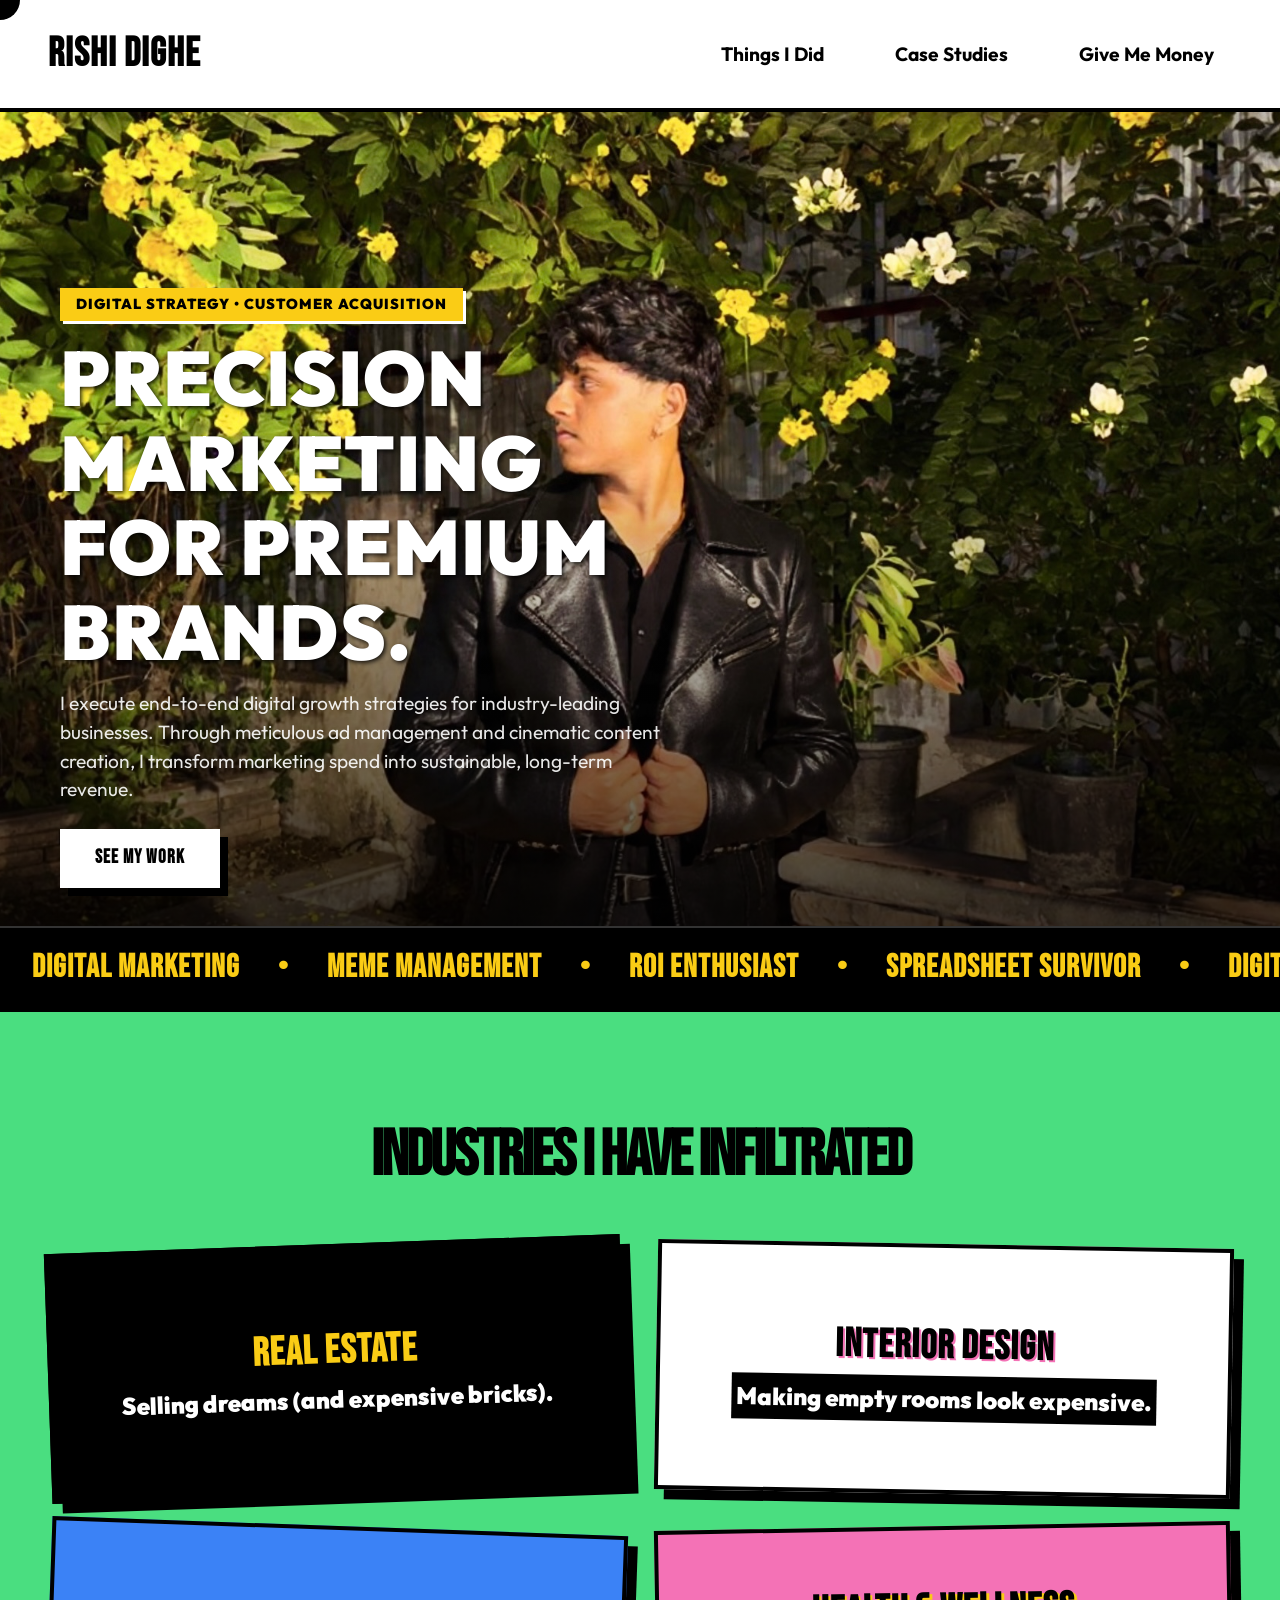
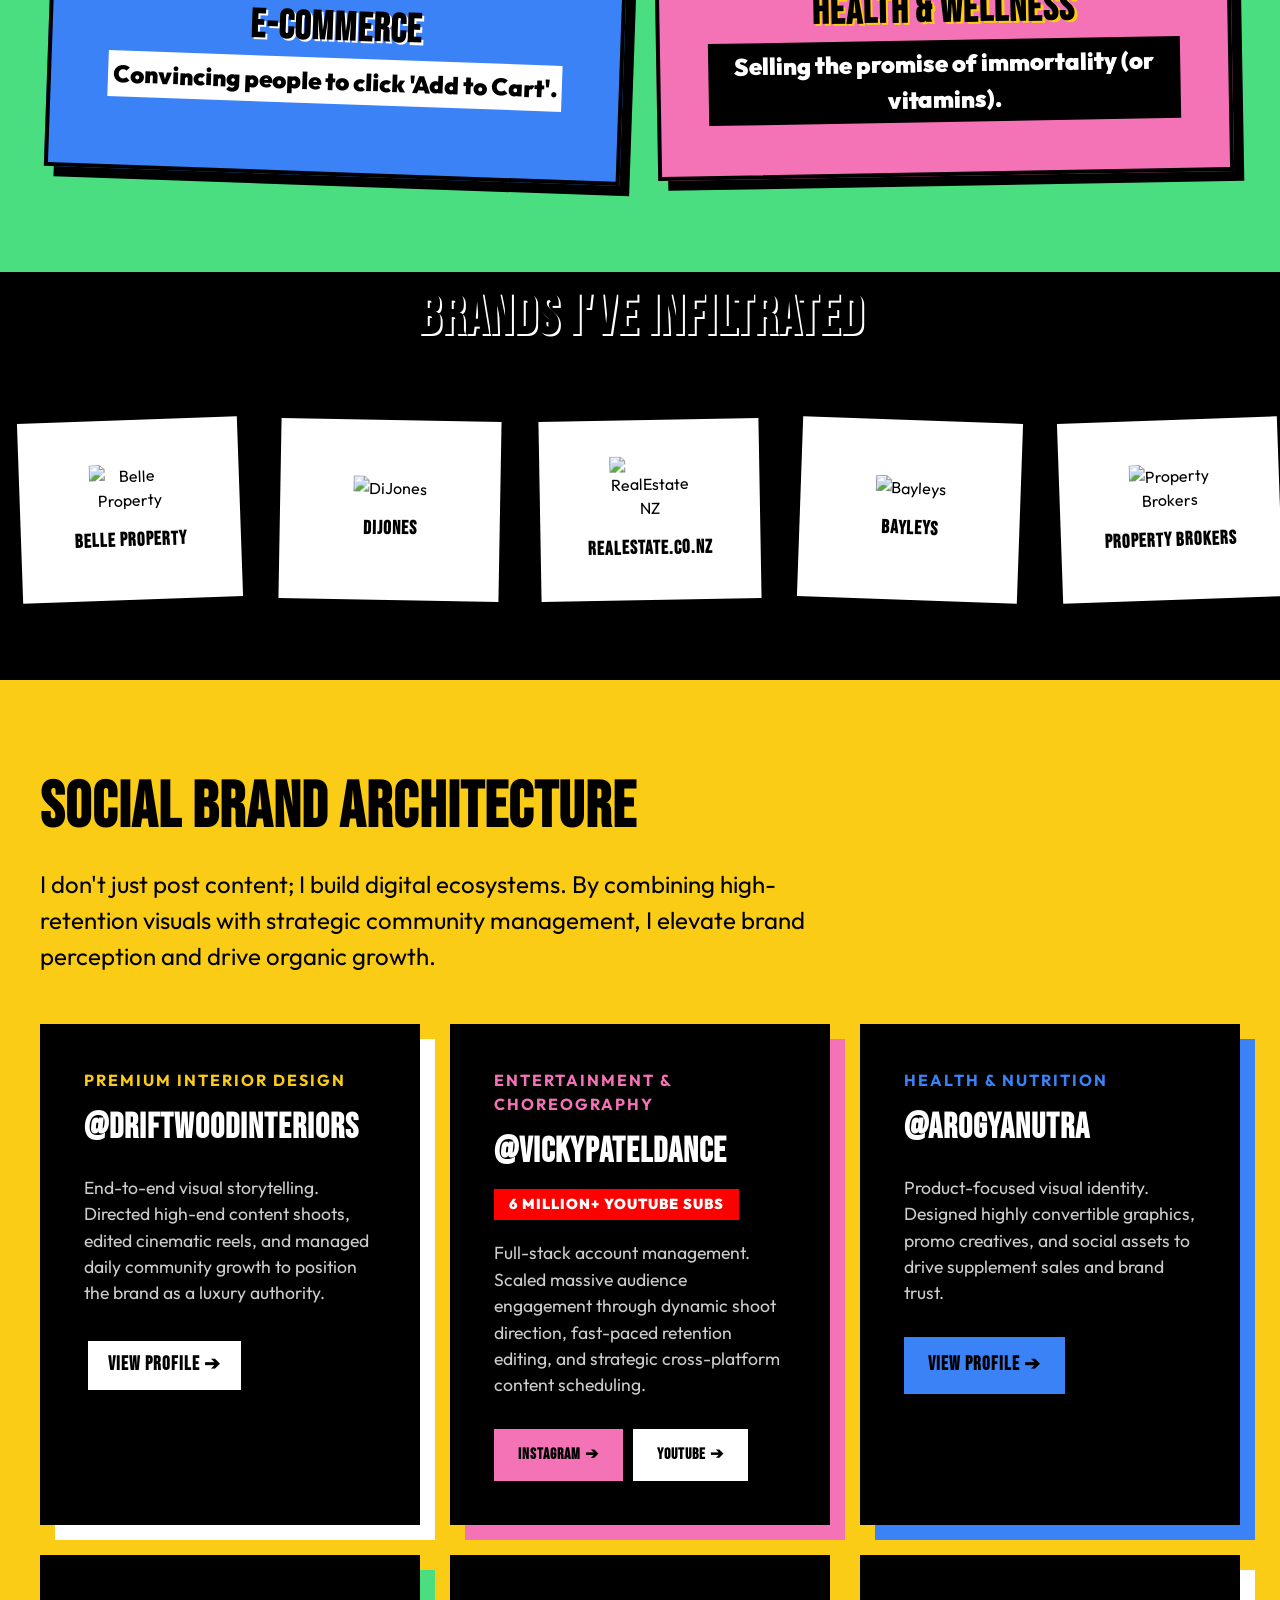
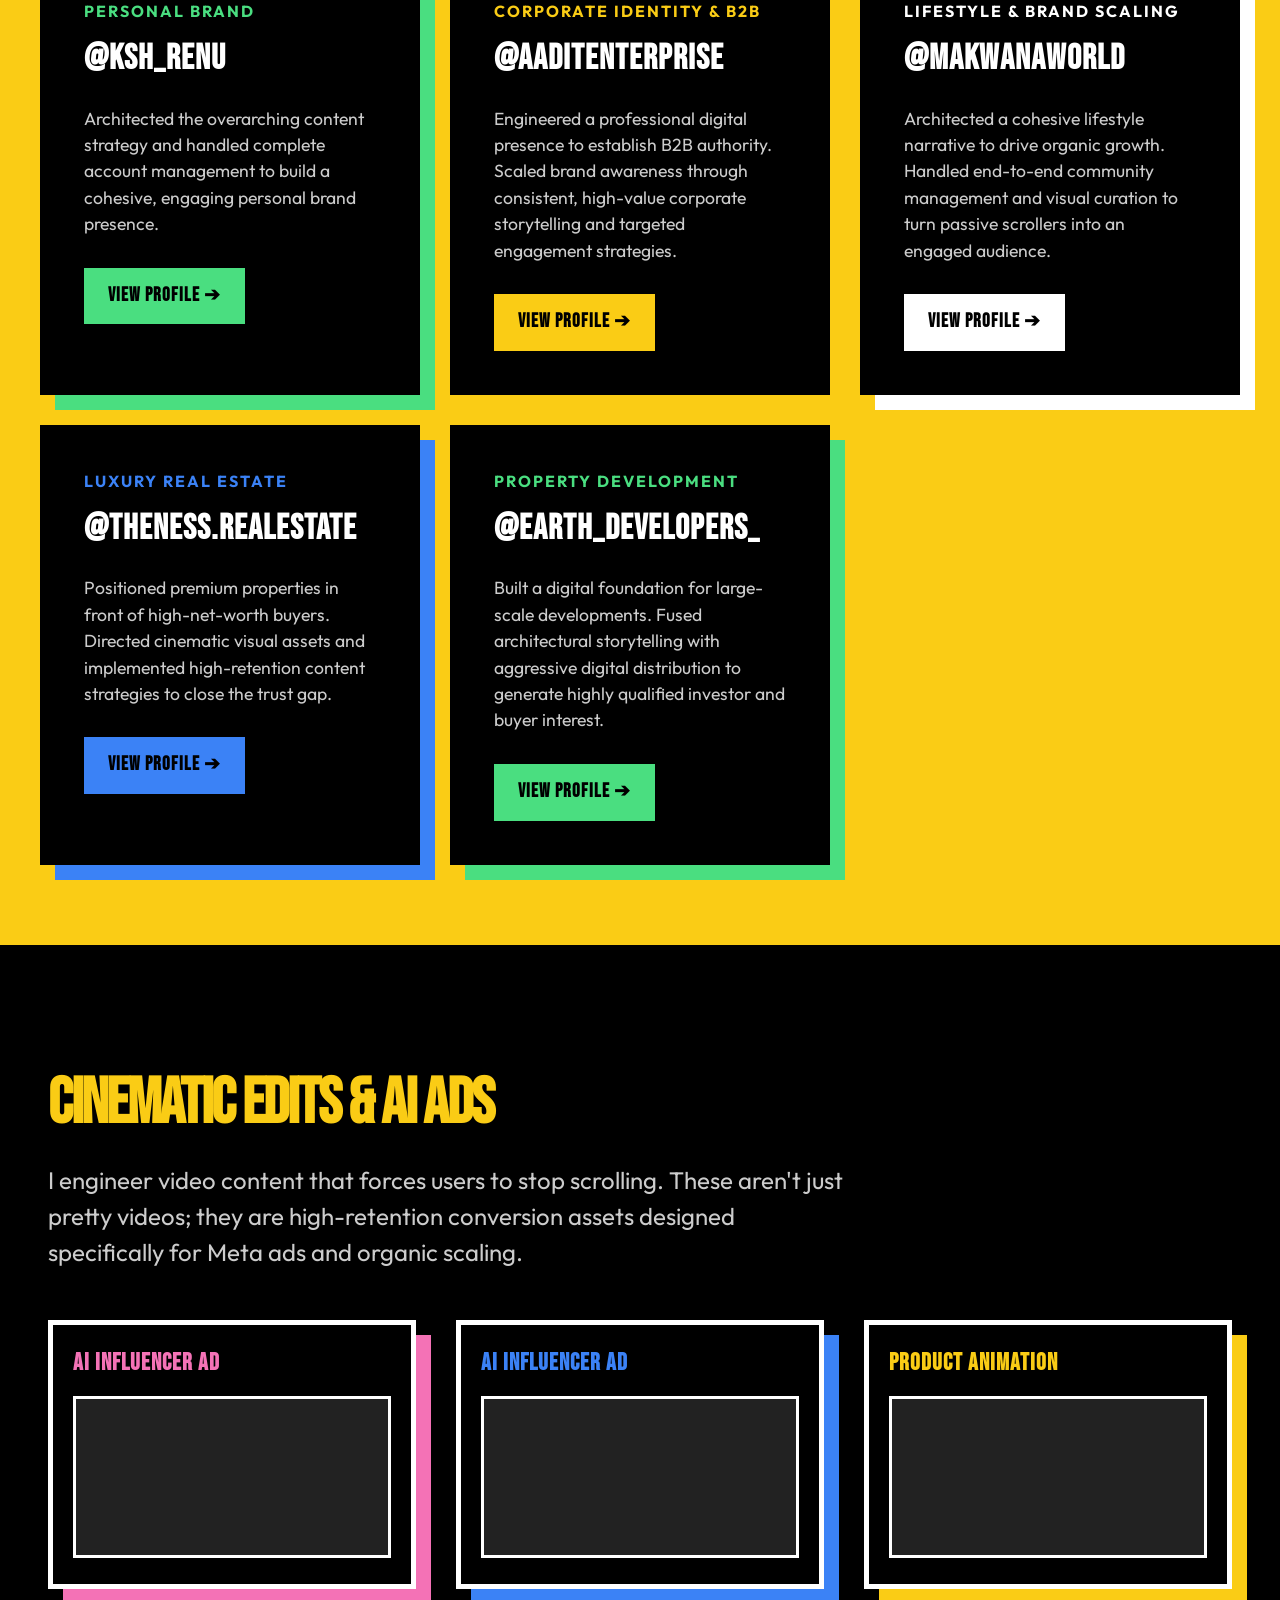
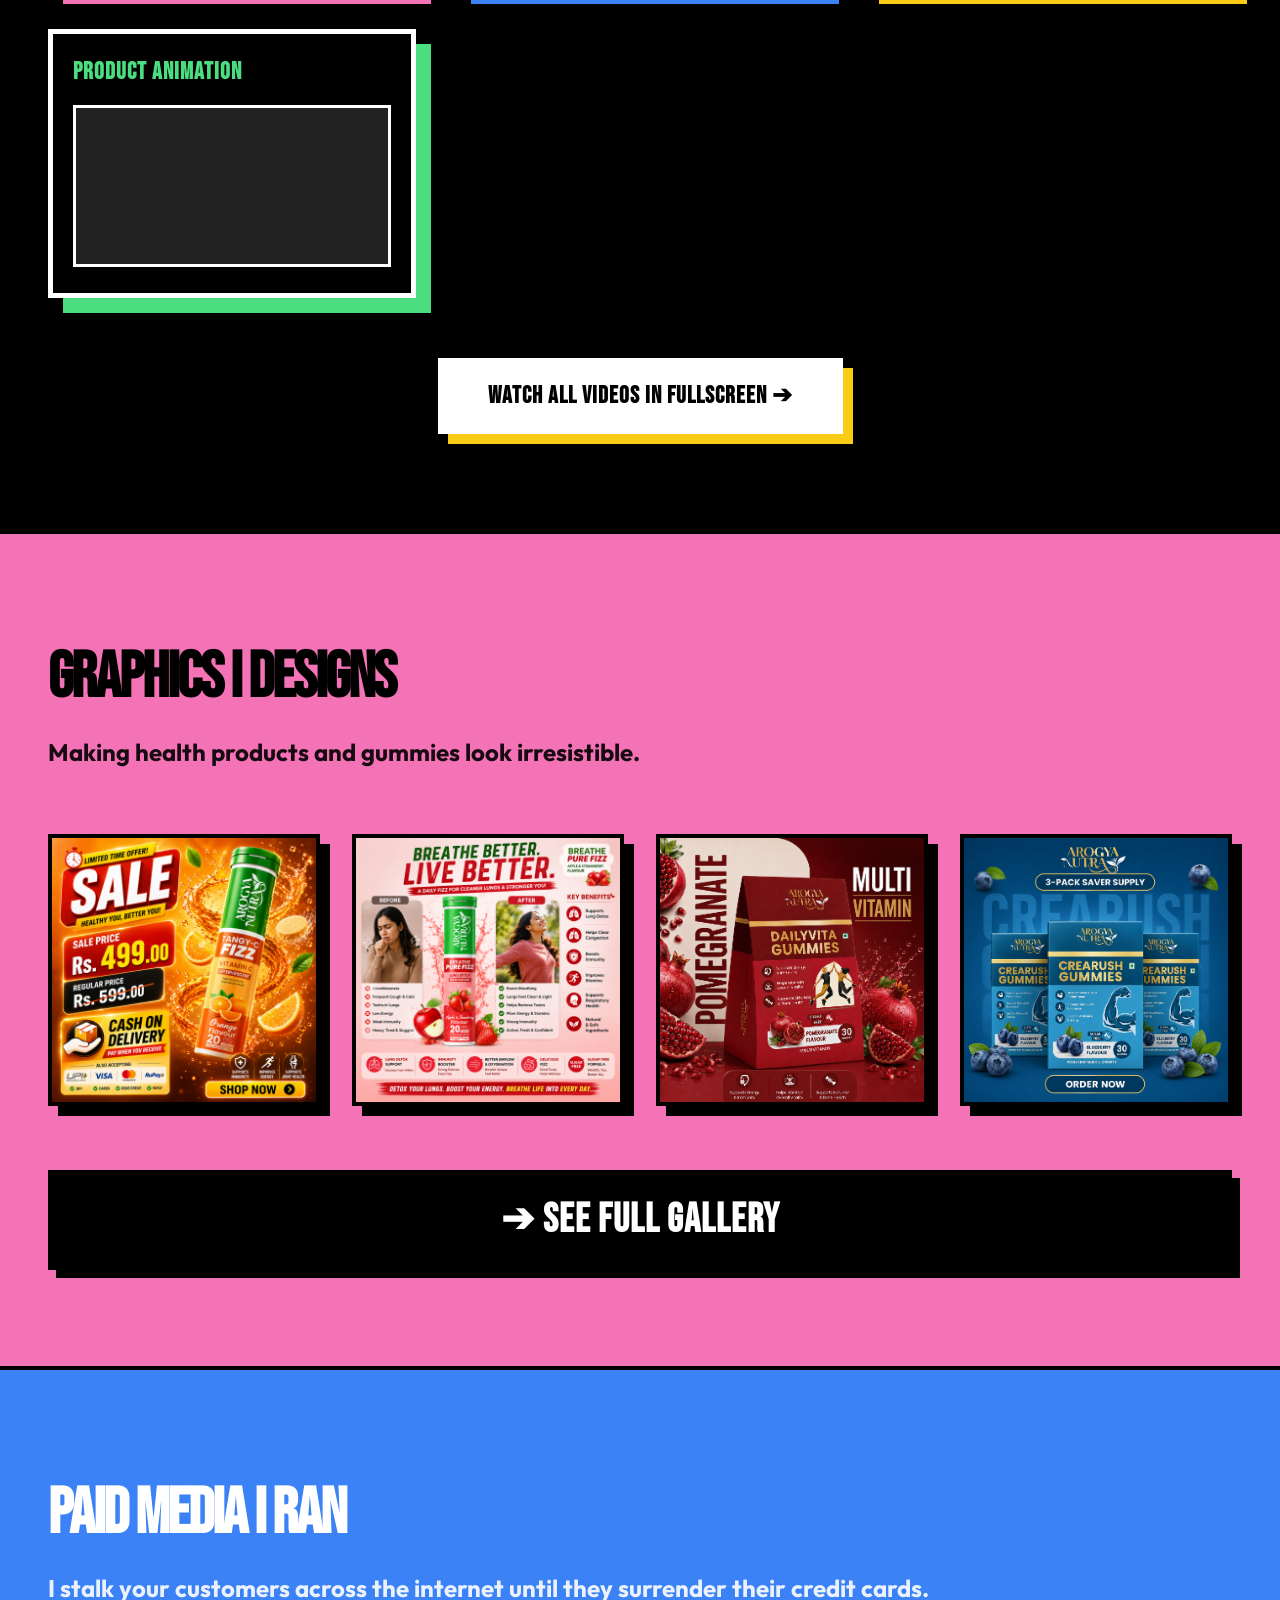
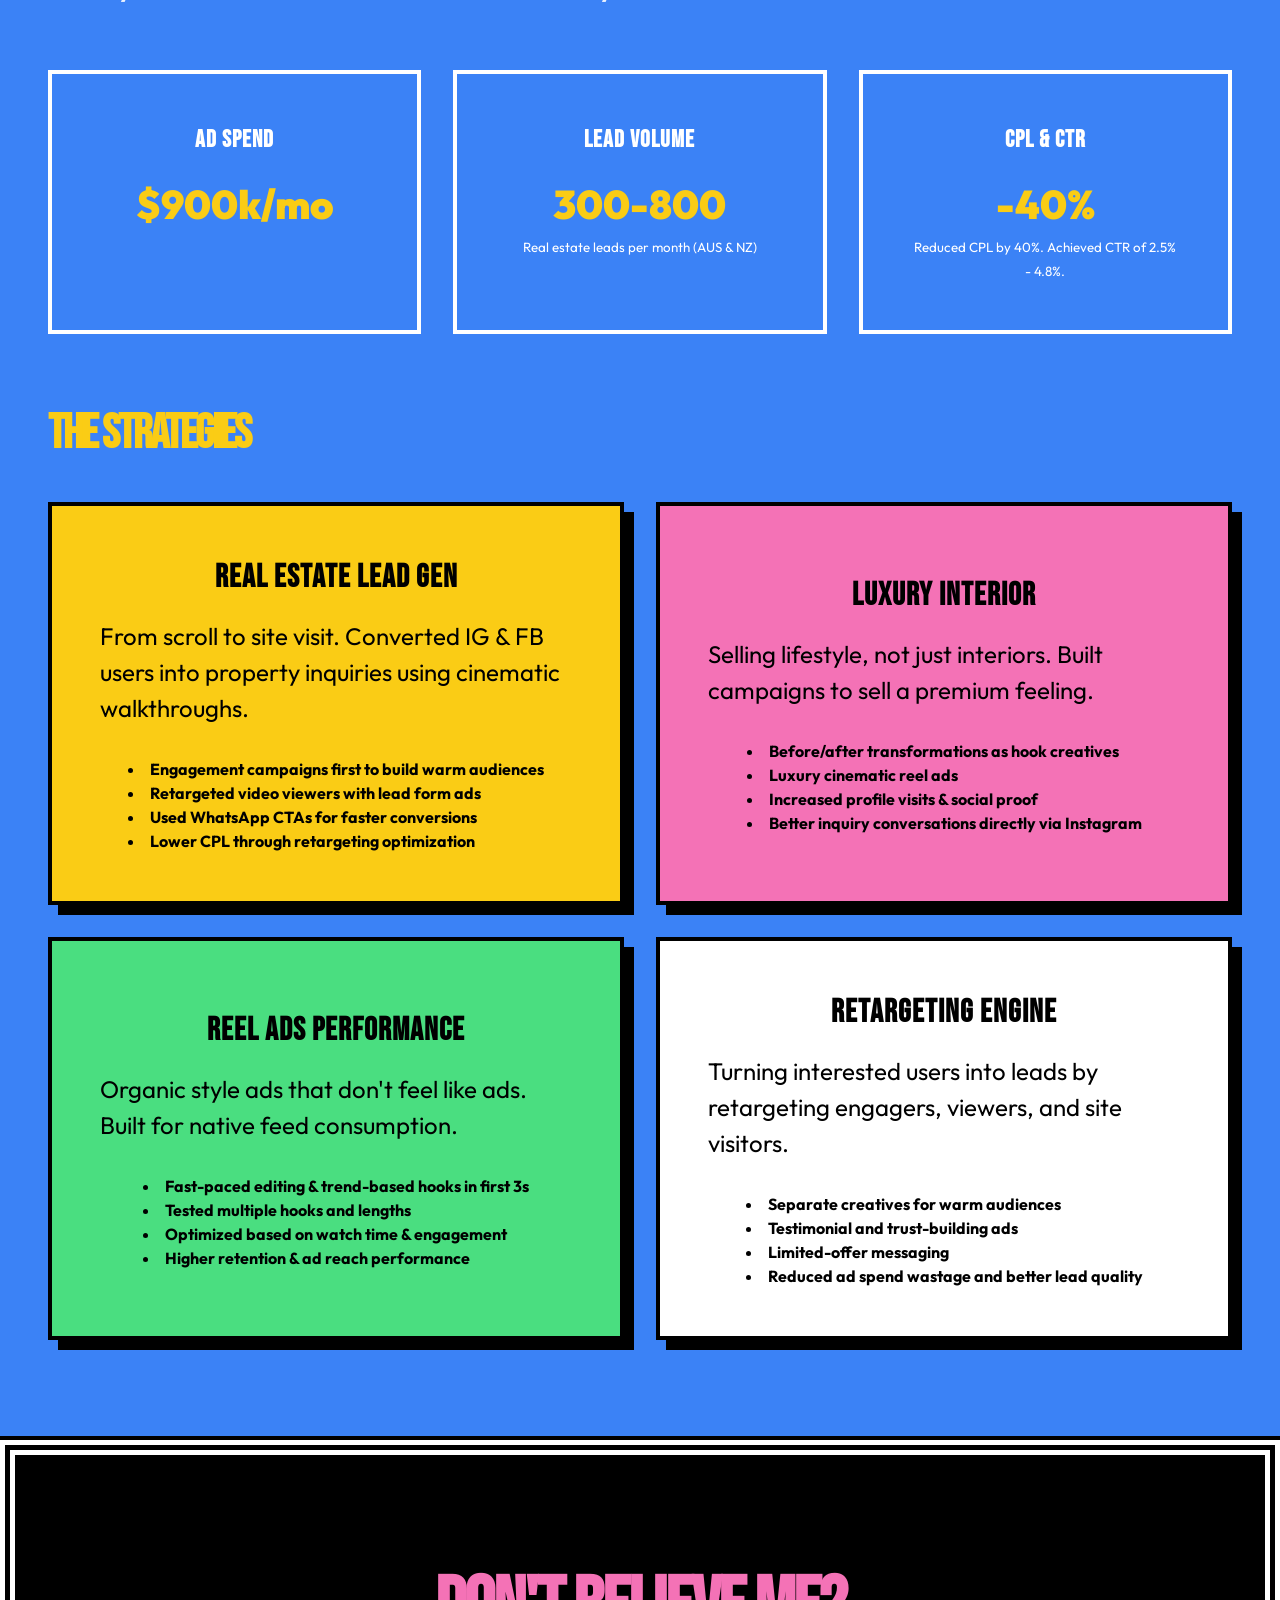
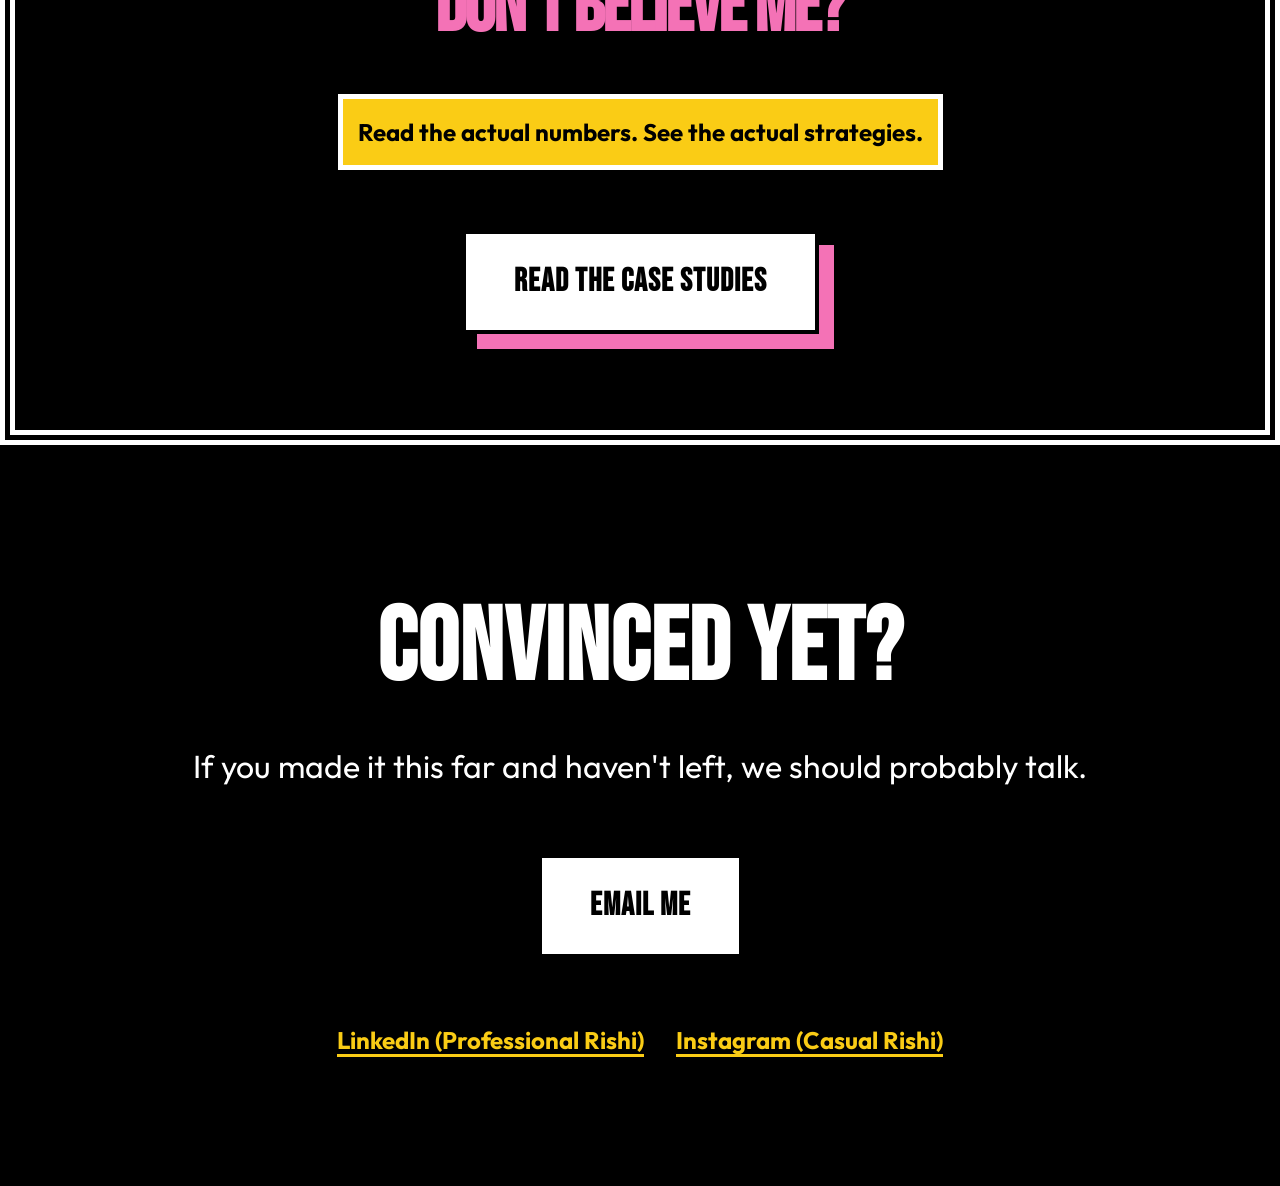
==== commit efb788b3: "Replace video text links with native autoplay video previews" ====
--- a/index.html
+++ b/index.html
@@ -232,39 +232,38 @@
         </section>
 
         <section class="brutal-section bg-black text-white">
-            <div class="section-content">
-                <h2>Video I edits</h2>
-                <p class="sarcastic-sub">I cut clips to trap human attention spans for 3.4 seconds longer. <br><span style="color: var(--pink); font-size: 1.2rem;">(These are just a few. There are so many more.)</span></p>
+            <div class="section-content" style="max-width: 1200px; margin: 0 auto;">
+                <h2 style="font-size: 4rem; color: var(--yellow); text-transform: uppercase; margin-bottom: 10px;">Cinematic Edits & AI Ads</h2>
+                <p style="font-size: 1.5rem; color: rgba(255,255,255,0.8); margin-bottom: 50px; max-width: 800px; font-family: 'Outfit', sans-serif;">I engineer video content that forces users to stop scrolling. These aren't just pretty videos; they are high-retention conversion assets designed specifically for Meta ads and organic scaling.</p>
                 
-                <div class="grid-1" style="margin-bottom: 2rem;">
-                    <div class="placeholder-box outline-white">
-                        <h3 style="color: var(--primary); font-size: 2.5rem; margin-bottom: 1rem;">The 3M+ Views Viral Hit</h3>
-                        <p style="font-size: 1.2rem; margin-bottom: 1.5rem;">I edited a highly engaging short-form video that surpassed 3 million views, generating over ₹80 Lakhs+ in business for the client.</p>
-                        <a href="https://www.instagram.com/reel/DI_SQhjPNoF/" target="_blank" class="brutal-btn" style="border-color: white;">WATCH THE MASTERPIECE</a>
-                    </div>
-                </div>
-
-                <div class="grid-2">
-                    <div class="placeholder-box outline-white">
-                        <h3 style="color: var(--yellow); margin-bottom: 1rem;">Interior & Before/Afters</h3>
-                        <p style="margin-bottom: 1.5rem;">I make old things look new, and fancy things look expensive.</p>
-                        <div style="display: flex; flex-direction: column; gap: 10px; width: 100%;">
-                            <a href="https://www.instagram.com/reel/DAif5VtPa8K/" target="_blank" class="brutal-btn" style="border-color: white; font-size: 1rem; padding: 0.5rem;">Before & After 1</a>
-                            <a href="https://www.instagram.com/reel/DAN3zX9vkEC/" target="_blank" class="brutal-btn" style="border-color: white; font-size: 1rem; padding: 0.5rem;">Before & After 2</a>
-                            <a href="https://www.instagram.com/reel/DS2JqSkCZeJ/" target="_blank" class="brutal-btn" style="border-color: white; font-size: 1rem; padding: 0.5rem;">Interior Showcase 1</a>
-                            <a href="https://www.instagram.com/reel/C7o8VnCv9E4/" target="_blank" class="brutal-btn" style="border-color: white; font-size: 1rem; padding: 0.5rem;">Interior Showcase 2</a>
-                        </div>
-                    </div>
-                    <div class="placeholder-box outline-white">
-                        <h3 style="color: var(--pink); margin-bottom: 1rem;">Client Trust & AI Models</h3>
-                        <p style="margin-bottom: 1.5rem;">Testimonials that force trust, and AI models that don't need lunch breaks.</p>
-                        <div style="display: flex; flex-direction: column; gap: 10px; width: 100%;">
-                            <a href="https://www.instagram.com/reel/DDUGJtfydBO/" target="_blank" class="brutal-btn" style="border-color: white; font-size: 1rem; padding: 0.5rem;">Client Testimonial</a>
-                            <a href="https://www.instagram.com/reel/DXEt9QOCXKu/" target="_blank" class="brutal-btn" style="border-color: white; font-size: 1rem; padding: 0.5rem;">AI Product Video</a>
-                            <a href="https://www.instagram.com/reel/DWGuou4AKpS/" target="_blank" class="brutal-btn" style="border-color: white; font-size: 1rem; padding: 0.5rem;">AI Generated Reel 1</a>
-                            <a href="https://www.instagram.com/reel/DYl3J4vsrN0/" target="_blank" class="brutal-btn" style="border-color: white; font-size: 1rem; padding: 0.5rem;">AI Generated Reel 2</a>
-                        </div>
-                    </div>
+                <div style="display: grid; grid-template-columns: repeat(auto-fit, minmax(280px, 1fr)); gap: 40px; margin-bottom: 60px;">
+                    <!-- Video Preview 1 -->
+                    <div style="background: black; border: 5px solid white; box-shadow: 15px 15px 0px var(--pink); padding: 20px;">
+                        <h3 style="color: var(--pink); font-size: 1.5rem; margin-bottom: 15px; text-transform: uppercase;">AI Influencer Ad</h3>
+                        <video autoplay loop muted playsinline style="width: 100%; border: 3px solid white; background: #222;" src="assets/videos/homepage/ai influencers ad video/bone up ad.mov"></video>
+                    </div>
+
+                    <!-- Video Preview 2 -->
+                    <div style="background: black; border: 5px solid white; box-shadow: 15px 15px 0px var(--blue); padding: 20px;">
+                        <h3 style="color: var(--blue); font-size: 1.5rem; margin-bottom: 15px; text-transform: uppercase;">AI Influencer Ad</h3>
+                        <video autoplay loop muted playsinline style="width: 100%; border: 3px solid white; background: #222;" src="assets/videos/homepage/ai influencers ad video/breathe pure fizz ad.mov"></video>
+                    </div>
+
+                    <!-- Video Preview 3 -->
+                    <div style="background: black; border: 5px solid white; box-shadow: 15px 15px 0px var(--yellow); padding: 20px;">
+                        <h3 style="color: var(--yellow); font-size: 1.5rem; margin-bottom: 15px; text-transform: uppercase;">Product Animation</h3>
+                        <video autoplay loop muted playsinline style="width: 100%; border: 3px solid white; background: #222;" src="assets/videos/homepage/product animation/bone up animation.mp4"></video>
+                    </div>
+
+                    <!-- Video Preview 4 -->
+                    <div style="background: black; border: 5px solid white; box-shadow: 15px 15px 0px var(--green); padding: 20px;">
+                        <h3 style="color: var(--green); font-size: 1.5rem; margin-bottom: 15px; text-transform: uppercase;">Product Animation</h3>
+                        <video autoplay loop muted playsinline style="width: 100%; border: 3px solid white; background: #222;" src="assets/videos/homepage/product animation/breathe pure animation.mp4"></video>
+                    </div>
+                </div>
+
+                <div style="text-align: center;">
+                    <a href="video-editing/index.html" class="brutal-btn large" style="background: white; color: black; font-size: 1.5rem; padding: 20px 50px; box-shadow: 10px 10px 0px var(--yellow); border: none;">WATCH ALL VIDEOS IN FULLSCREEN ➔</a>
                 </div>
             </div>
         </section>
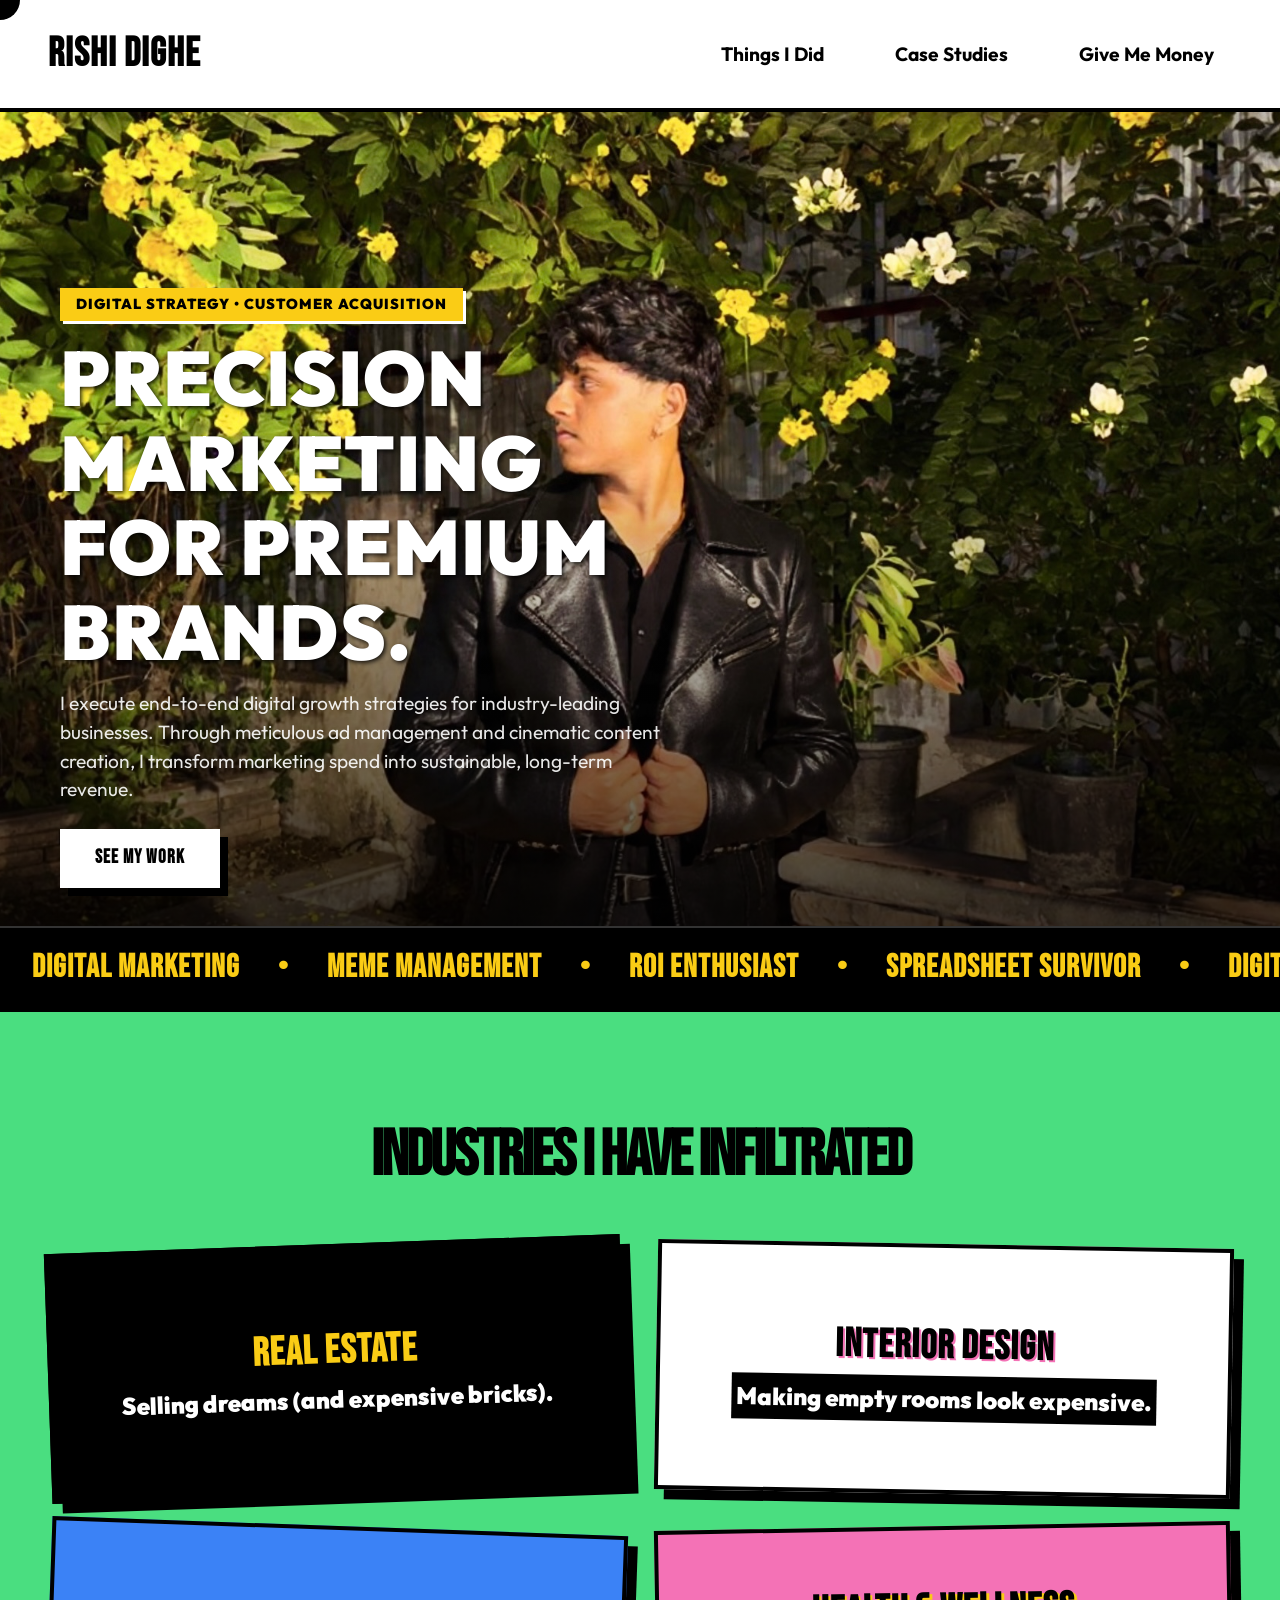
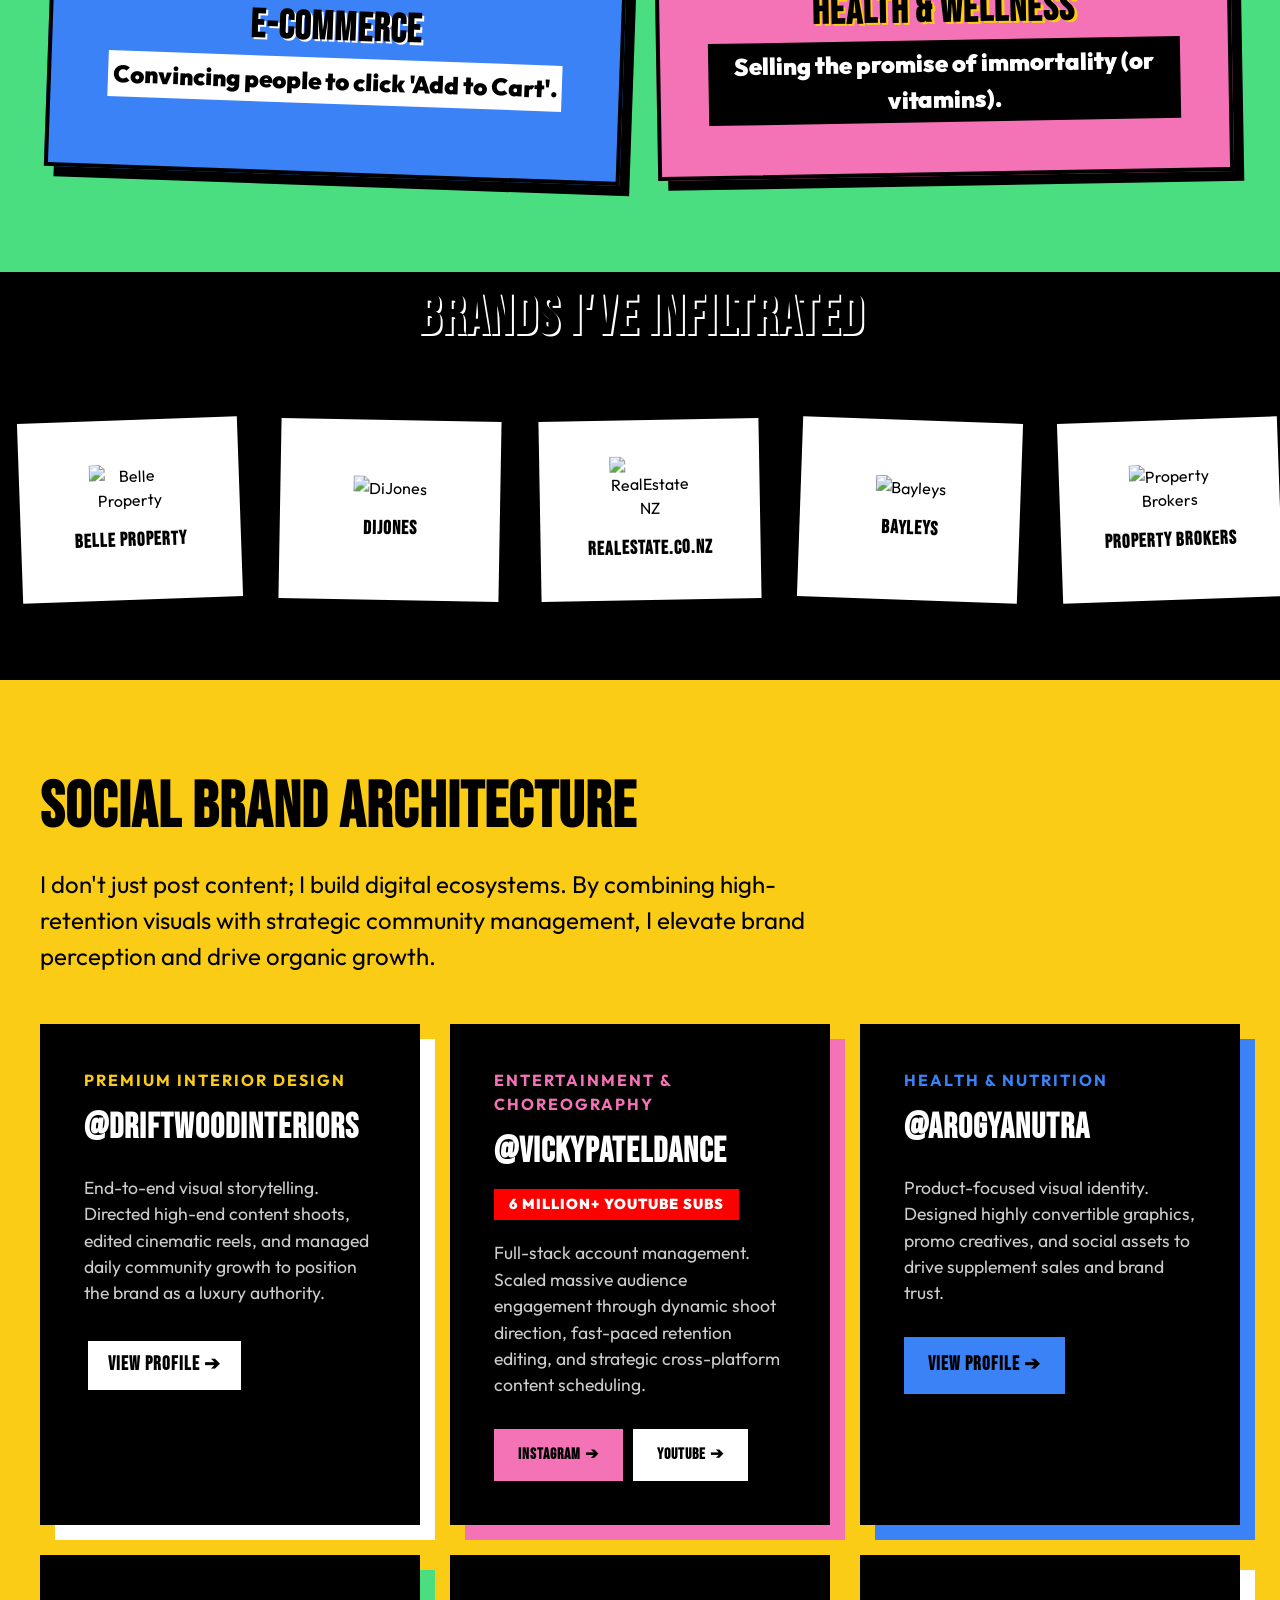
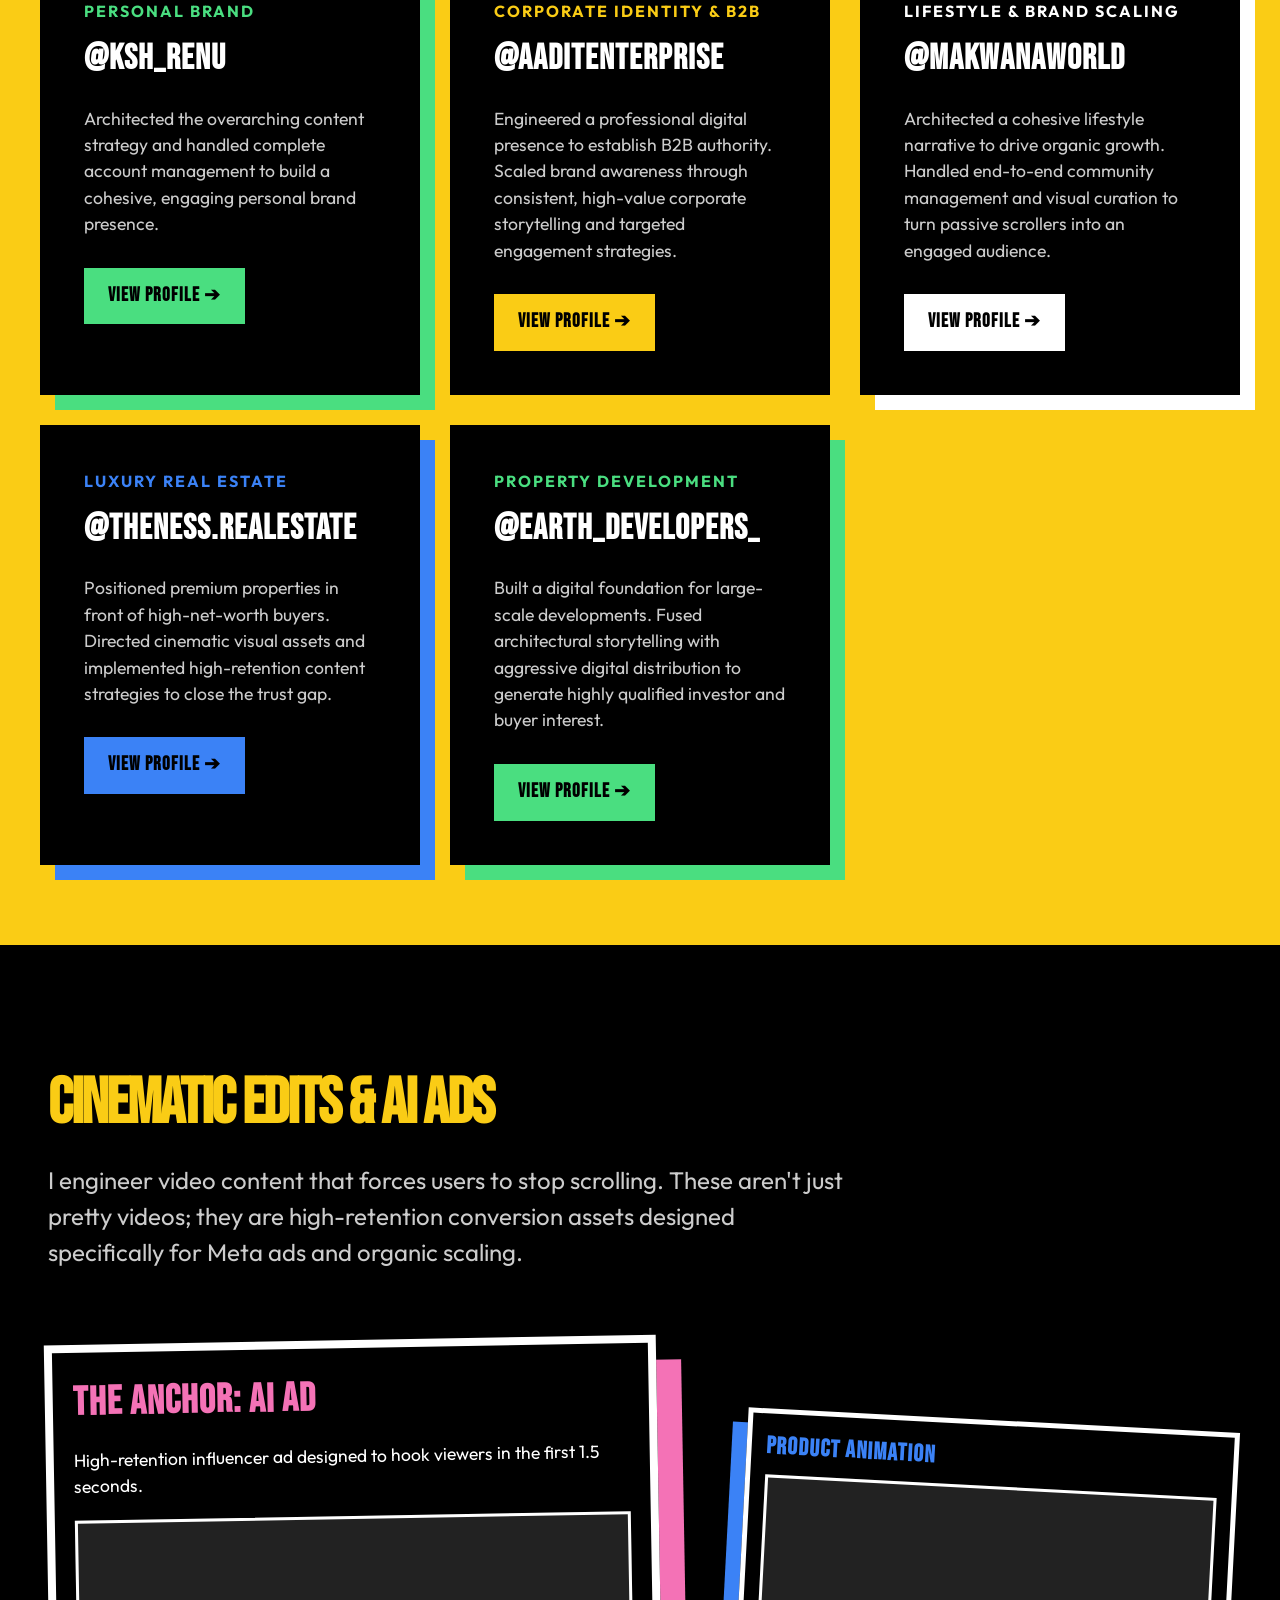
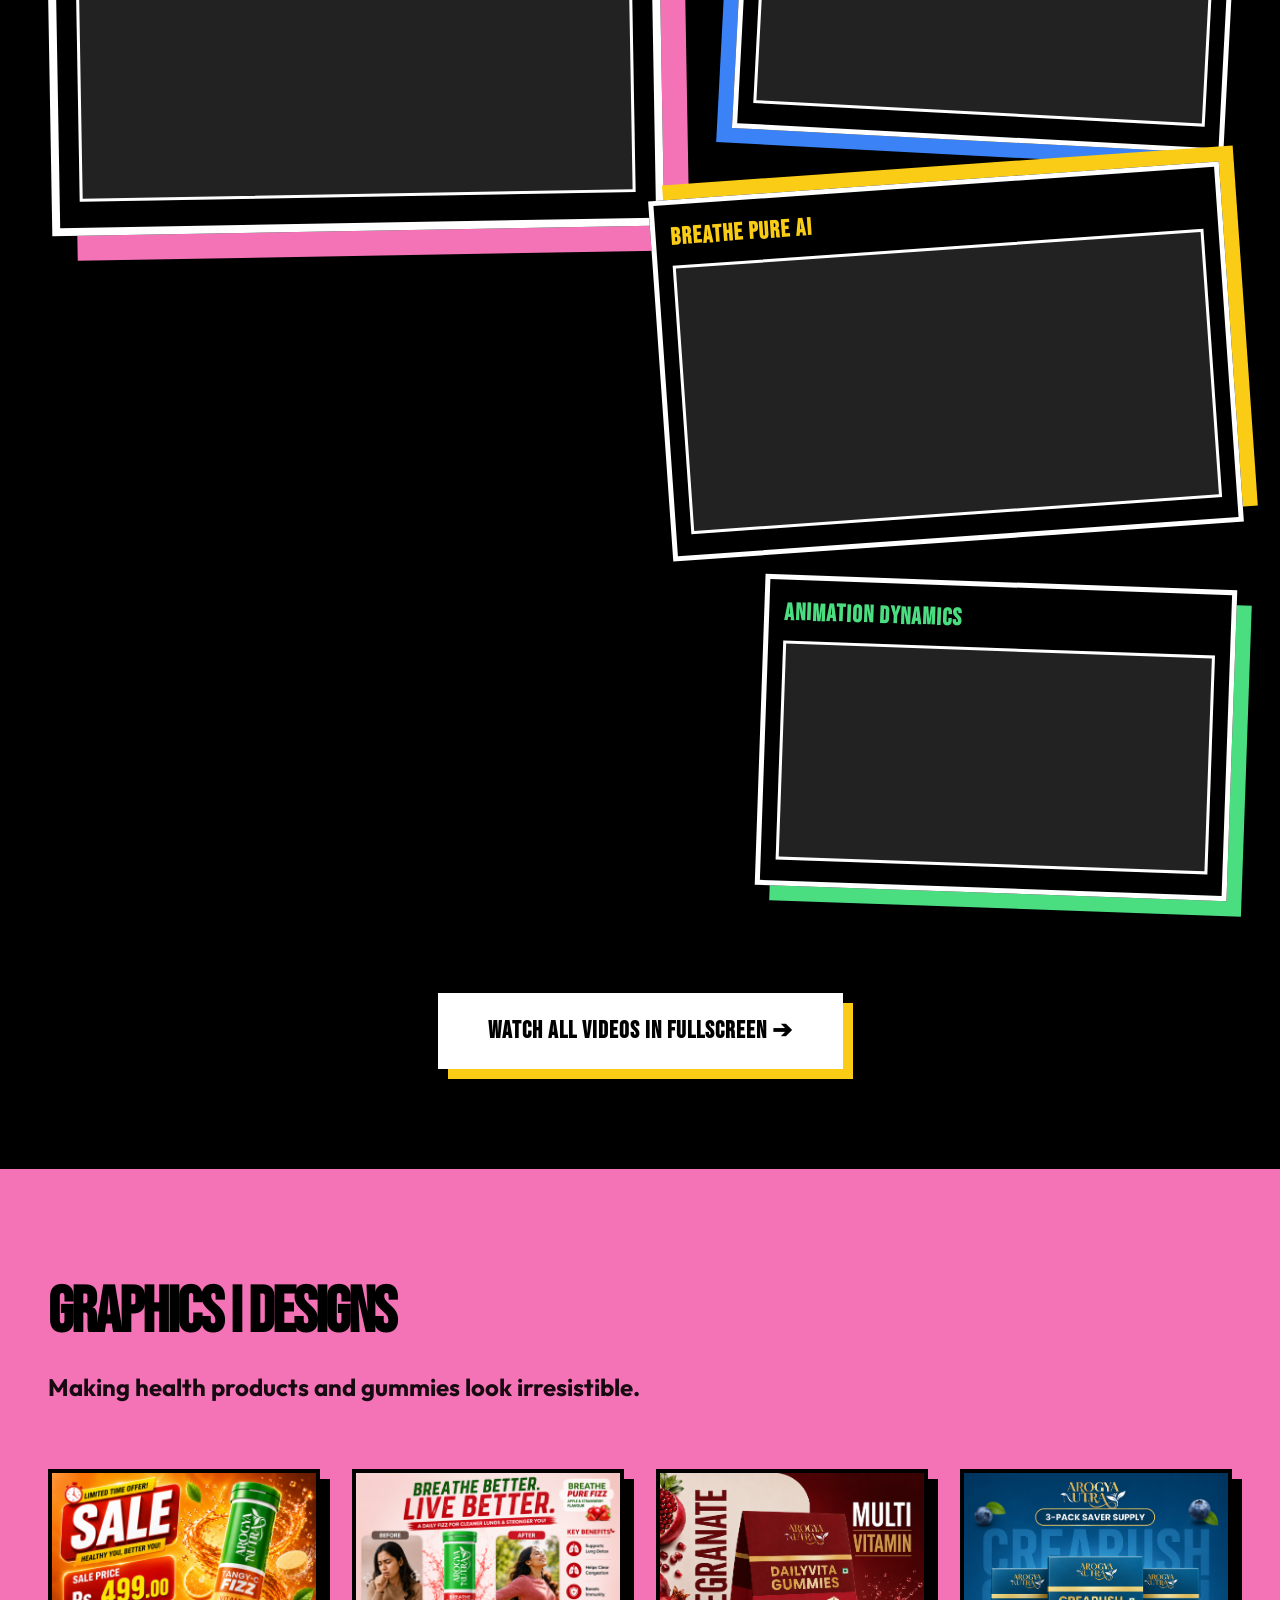
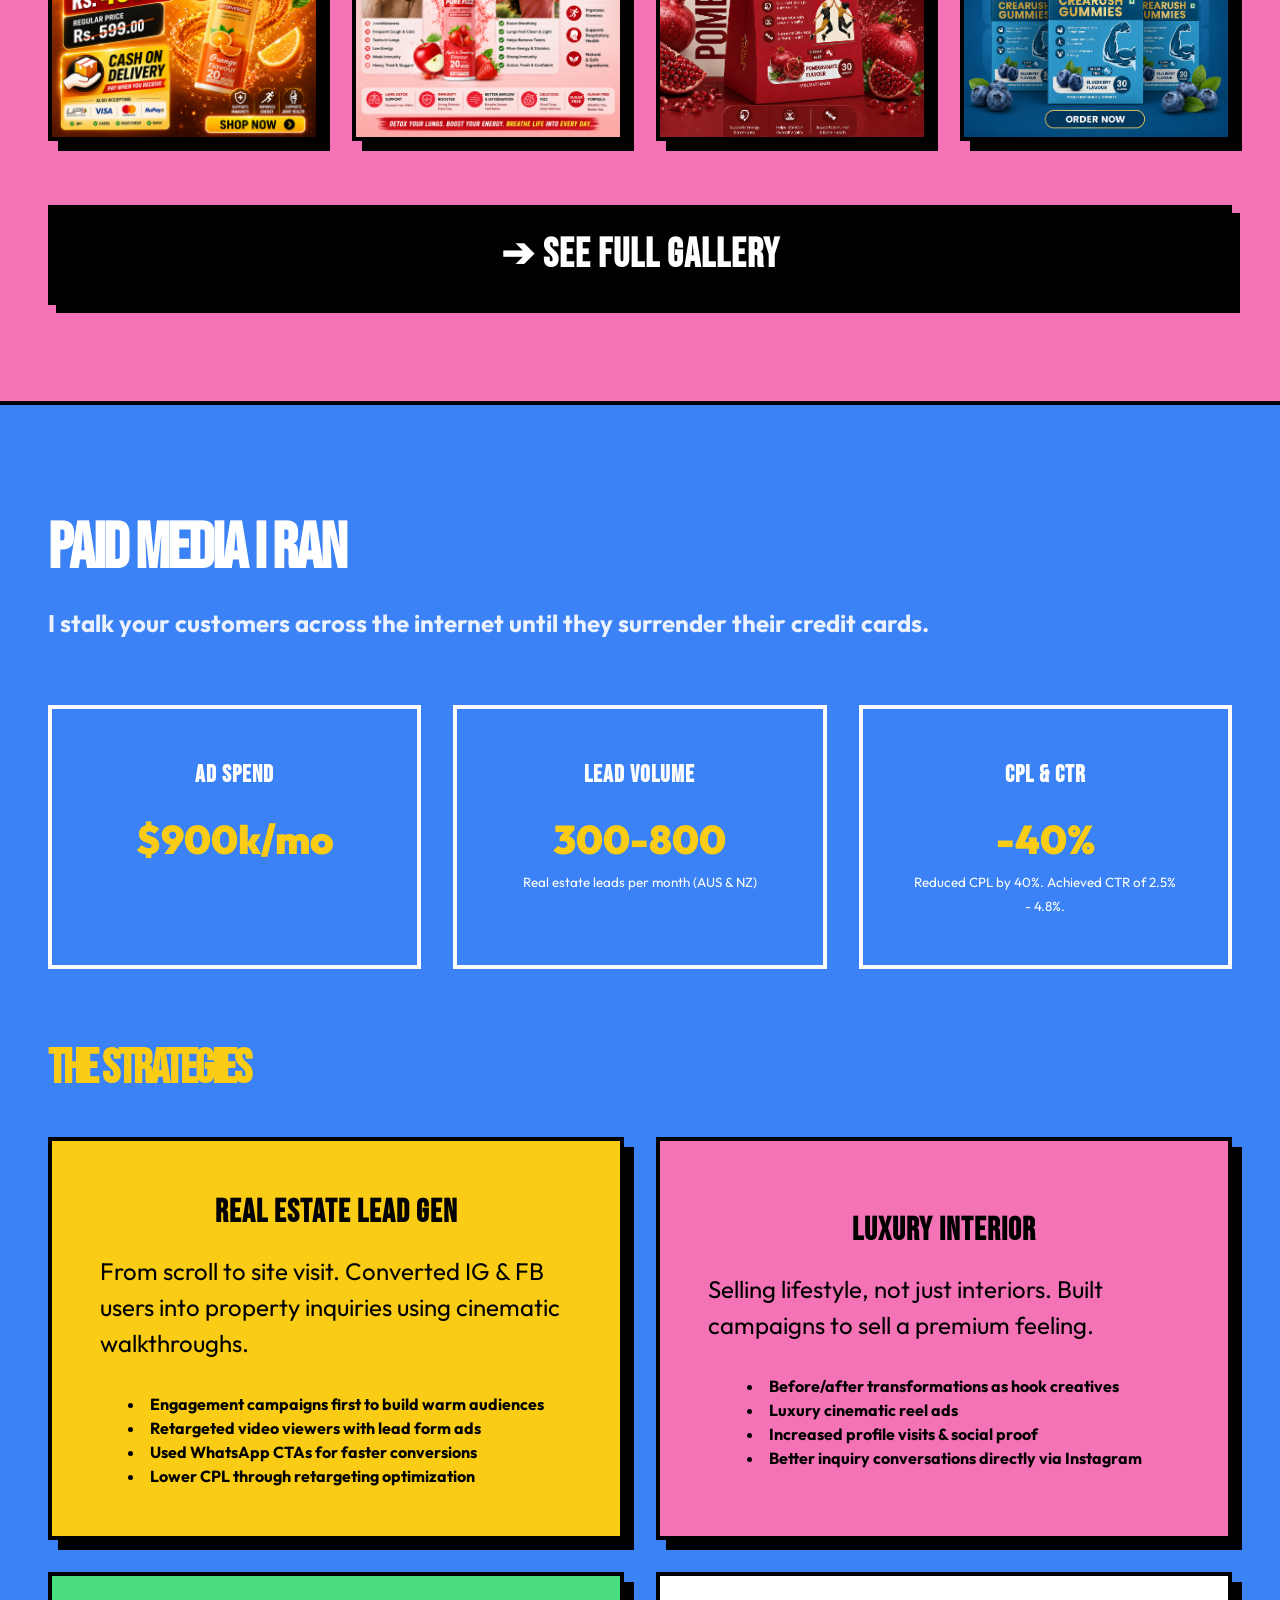
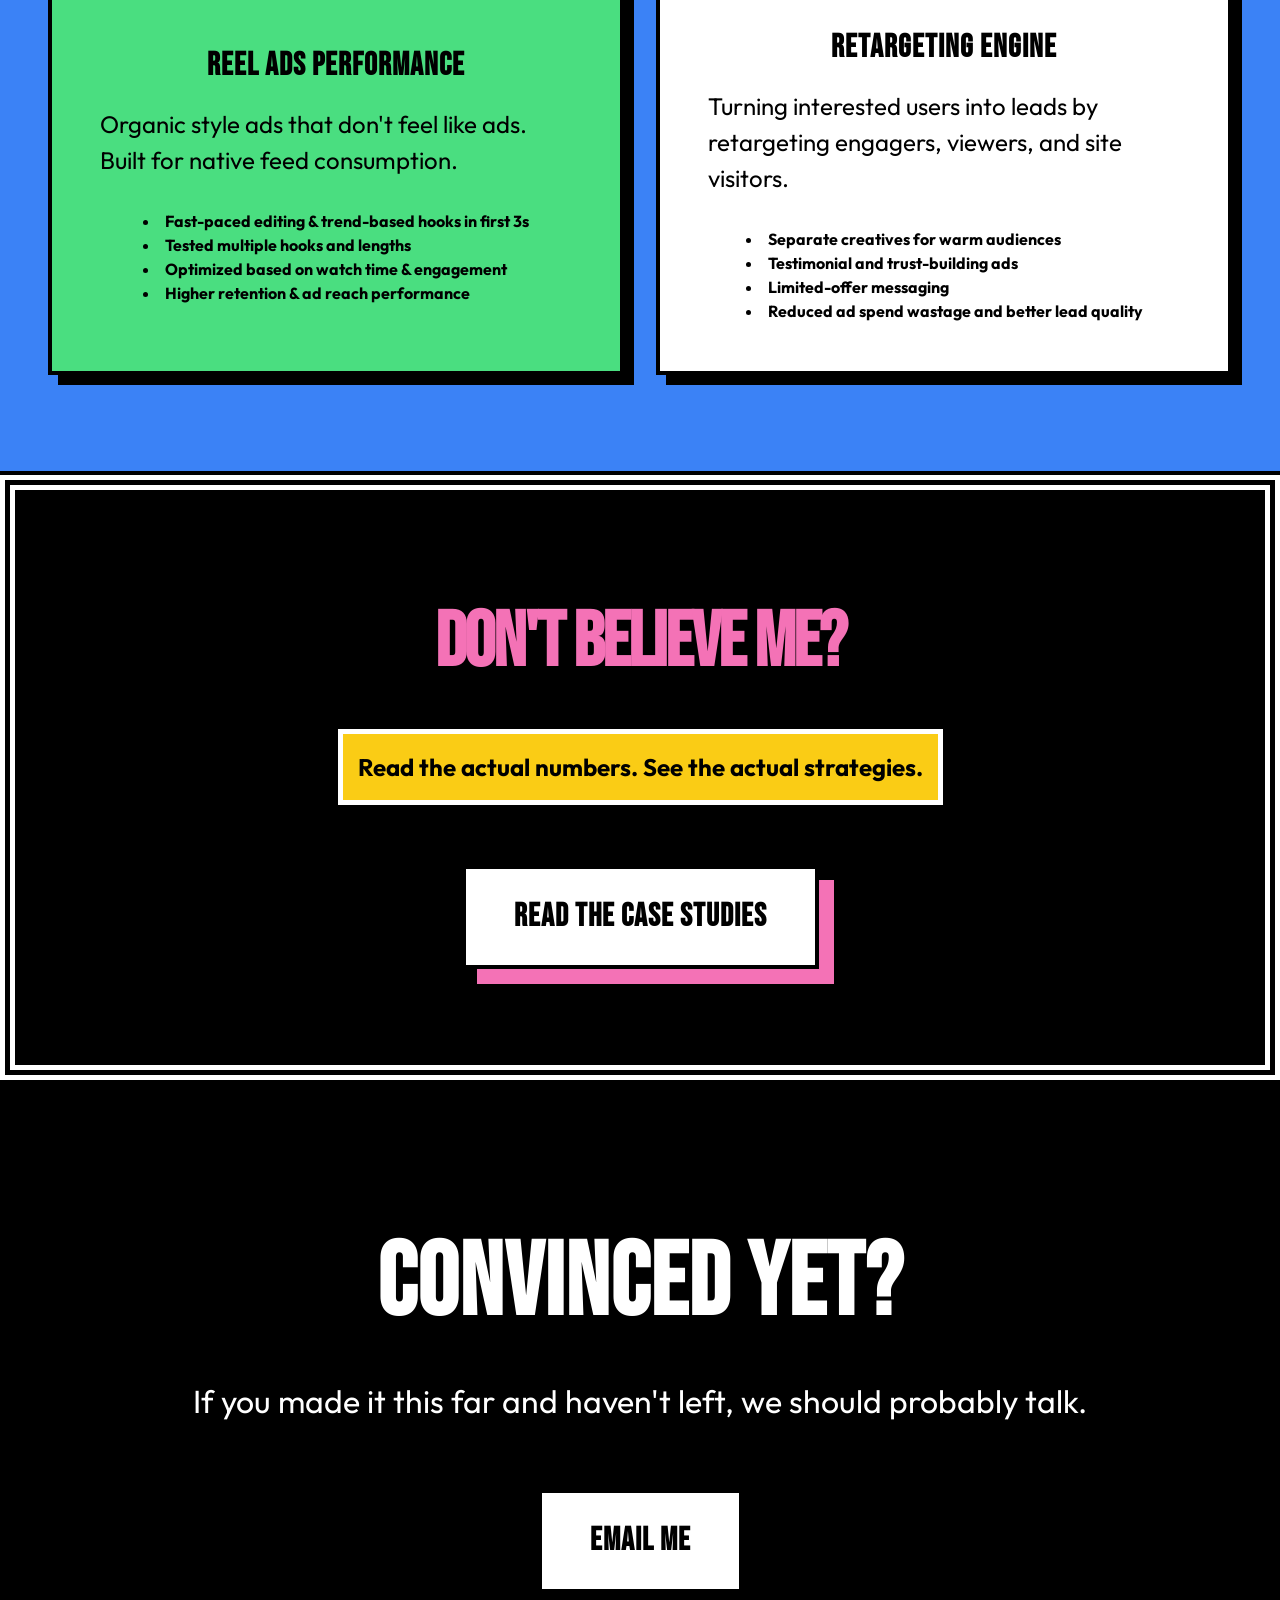
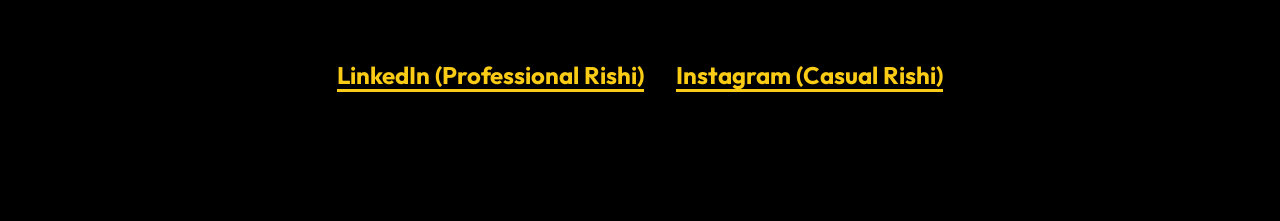
==== commit 32f6ea72: "Update video section to scattered asymmetrical layout" ====
--- a/index.html
+++ b/index.html
@@ -236,29 +236,36 @@
                 <h2 style="font-size: 4rem; color: var(--yellow); text-transform: uppercase; margin-bottom: 10px;">Cinematic Edits & AI Ads</h2>
                 <p style="font-size: 1.5rem; color: rgba(255,255,255,0.8); margin-bottom: 50px; max-width: 800px; font-family: 'Outfit', sans-serif;">I engineer video content that forces users to stop scrolling. These aren't just pretty videos; they are high-retention conversion assets designed specifically for Meta ads and organic scaling.</p>
                 
-                <div style="display: grid; grid-template-columns: repeat(auto-fit, minmax(280px, 1fr)); gap: 40px; margin-bottom: 60px;">
-                    <!-- Video Preview 1 -->
-                    <div style="background: black; border: 5px solid white; box-shadow: 15px 15px 0px var(--pink); padding: 20px;">
-                        <h3 style="color: var(--pink); font-size: 1.5rem; margin-bottom: 15px; text-transform: uppercase;">AI Influencer Ad</h3>
+                <div style="display: flex; flex-wrap: wrap; gap: 60px; margin-bottom: 80px; justify-content: center; align-items: flex-start; padding: 20px 0;">
+                    
+                    <!-- Video 1: Massive, Main Focus -->
+                    <div style="flex: 1 1 450px; background: black; border: 8px solid white; box-shadow: 25px 25px 0px var(--pink); padding: 20px; transform: rotate(-1deg); z-index: 2;">
+                        <h3 style="color: var(--pink); font-size: 2.5rem; margin-bottom: 15px; text-transform: uppercase; font-family: 'Bebas Neue', sans-serif;">The Anchor: AI Ad</h3>
+                        <p style="color: white; font-size: 1.1rem; margin-bottom: 20px; font-family: 'Outfit', sans-serif;">High-retention influencer ad designed to hook viewers in the first 1.5 seconds.</p>
                         <video autoplay loop muted playsinline style="width: 100%; border: 3px solid white; background: #222;" src="assets/videos/homepage/ai influencers ad video/bone up ad.mov"></video>
                     </div>
 
-                    <!-- Video Preview 2 -->
-                    <div style="background: black; border: 5px solid white; box-shadow: 15px 15px 0px var(--blue); padding: 20px;">
-                        <h3 style="color: var(--blue); font-size: 1.5rem; margin-bottom: 15px; text-transform: uppercase;">AI Influencer Ad</h3>
-                        <video autoplay loop muted playsinline style="width: 100%; border: 3px solid white; background: #222;" src="assets/videos/homepage/ai influencers ad video/breathe pure fizz ad.mov"></video>
-                    </div>
-
-                    <!-- Video Preview 3 -->
-                    <div style="background: black; border: 5px solid white; box-shadow: 15px 15px 0px var(--yellow); padding: 20px;">
-                        <h3 style="color: var(--yellow); font-size: 1.5rem; margin-bottom: 15px; text-transform: uppercase;">Product Animation</h3>
-                        <video autoplay loop muted playsinline style="width: 100%; border: 3px solid white; background: #222;" src="assets/videos/homepage/product animation/bone up animation.mp4"></video>
-                    </div>
-
-                    <!-- Video Preview 4 -->
-                    <div style="background: black; border: 5px solid white; box-shadow: 15px 15px 0px var(--green); padding: 20px;">
-                        <h3 style="color: var(--green); font-size: 1.5rem; margin-bottom: 15px; text-transform: uppercase;">Product Animation</h3>
-                        <video autoplay loop muted playsinline style="width: 100%; border: 3px solid white; background: #222;" src="assets/videos/homepage/product animation/breathe pure animation.mp4"></video>
+                    <!-- Right Side: Scattered Stack -->
+                    <div style="flex: 1 1 350px; display: flex; flex-direction: column; gap: 40px; margin-top: 80px;">
+                        
+                        <!-- Video 2 -->
+                        <div style="background: black; border: 5px solid white; box-shadow: -15px 15px 0px var(--blue); padding: 15px; transform: rotate(3deg); margin-left: 20px;">
+                            <h3 style="color: var(--blue); font-size: 1.5rem; margin-bottom: 10px; text-transform: uppercase;">Product Animation</h3>
+                            <video autoplay loop muted playsinline style="width: 100%; border: 3px solid white; background: #222;" src="assets/videos/homepage/product animation/bone up animation.mp4"></video>
+                        </div>
+
+                        <!-- Video 3 (Overlapping) -->
+                        <div style="background: black; border: 5px solid white; box-shadow: 15px -15px 0px var(--yellow); padding: 15px; transform: rotate(-4deg); margin-left: -60px; z-index: 3;">
+                            <h3 style="color: var(--yellow); font-size: 1.5rem; margin-bottom: 10px; text-transform: uppercase;">Breathe Pure AI</h3>
+                            <video autoplay loop muted playsinline style="width: 100%; border: 3px solid white; background: #222;" src="assets/videos/homepage/ai influencers ad video/breathe pure fizz ad.mov"></video>
+                        </div>
+
+                        <!-- Video 4 -->
+                        <div style="background: black; border: 5px solid white; box-shadow: 15px 15px 0px var(--green); padding: 15px; transform: rotate(2deg); margin-left: 40px;">
+                            <h3 style="color: var(--green); font-size: 1.5rem; margin-bottom: 10px; text-transform: uppercase;">Animation Dynamics</h3>
+                            <video autoplay loop muted playsinline style="width: 100%; border: 3px solid white; background: #222;" src="assets/videos/homepage/product animation/breathe pure animation.mp4"></video>
+                        </div>
+
                     </div>
                 </div>
 
